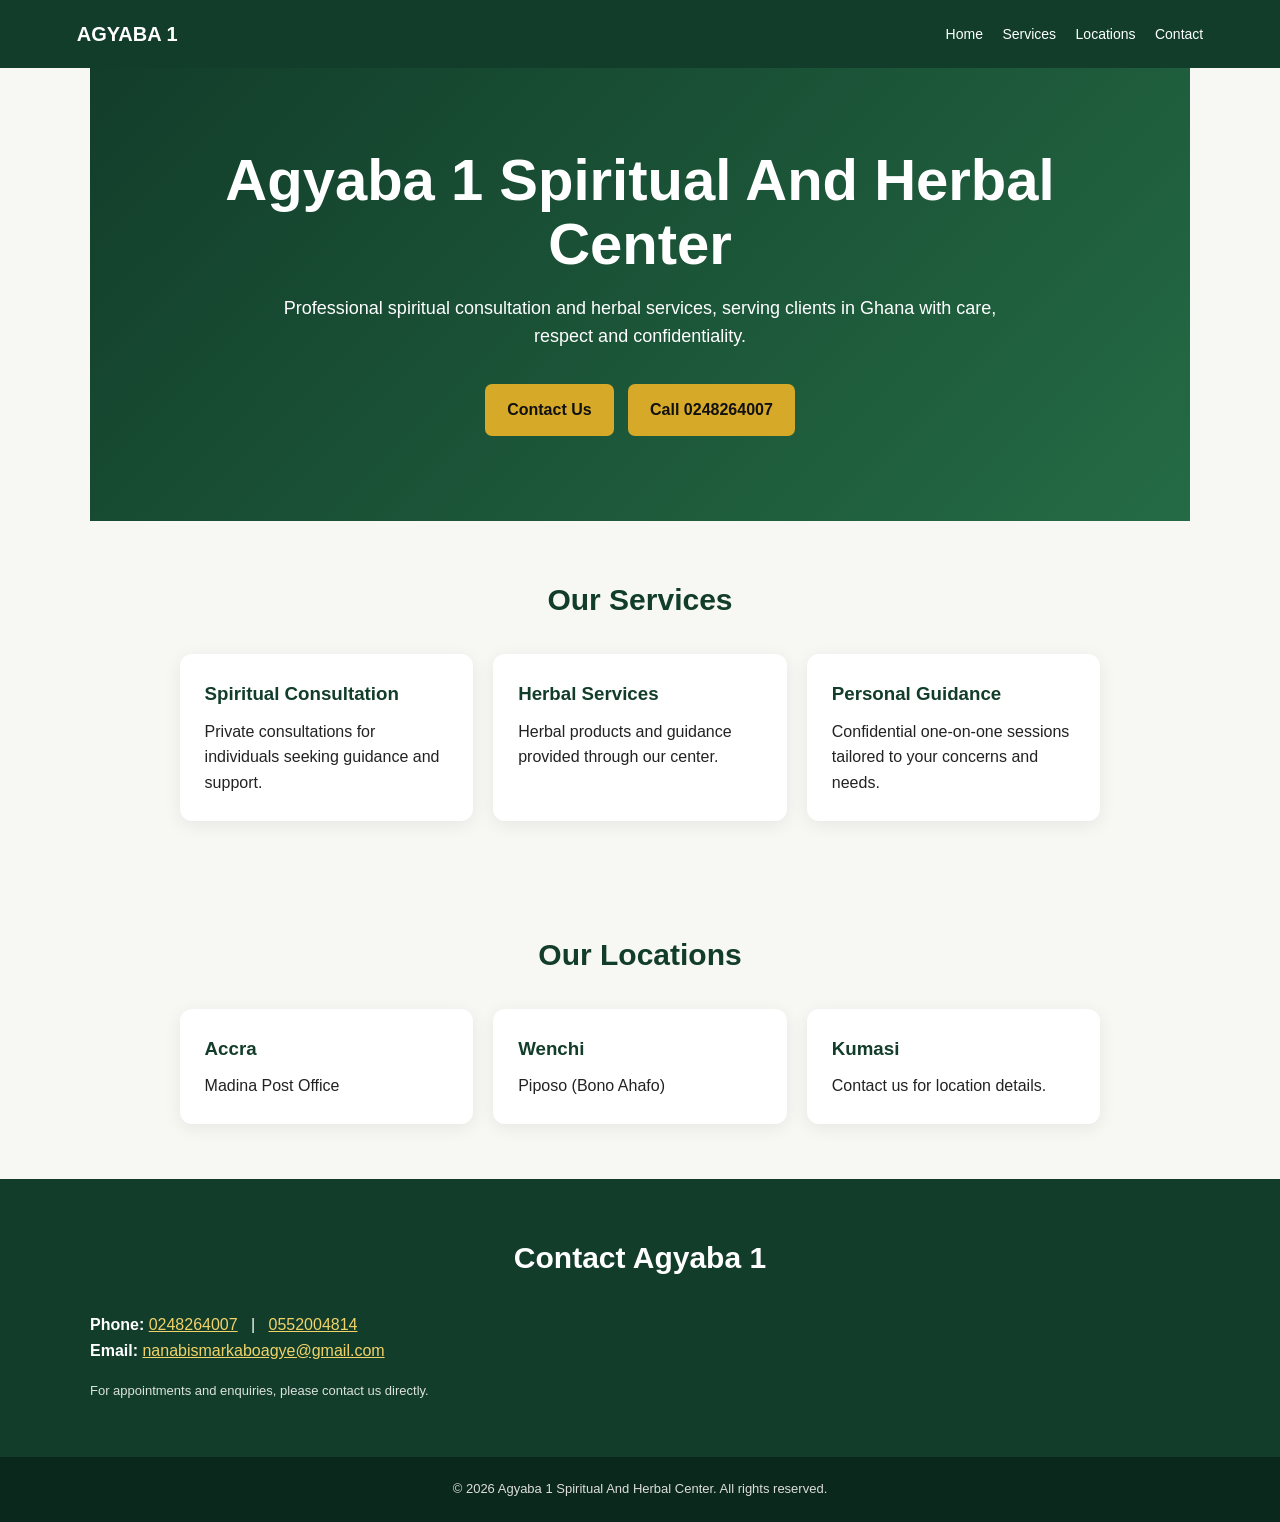
==== index.html @ 3215c80e "Add files via upload" ====
<!DOCTYPE html>
<html lang="en">
<head>
  <meta charset="UTF-8">
  <meta name="viewport" content="width=device-width, initial-scale=1.0">
  <meta name="description" content="Agyaba 1 Spiritual And Herbal Center - Spiritual consultation and herbal services in Ghana.">
  <title>Agyaba 1 Spiritual And Herbal Center</title>
  <style>
    *{box-sizing:border-box;margin:0;padding:0}
    body{font-family:Arial,Helvetica,sans-serif;line-height:1.6;color:#222;background:#f7f7f4}
    header{background:#123d2a;color:#fff;padding:18px 6%;position:sticky;top:0;z-index:10}
    nav{display:flex;justify-content:space-between;align-items:center;gap:20px}
    .brand{font-size:20px;font-weight:800}
    nav a{color:#fff;text-decoration:none;margin-left:15px;font-size:14px}
    .hero{background:linear-gradient(135deg,#123d2a,#246b45);color:#fff;text-align:center;padding:80px 7%}
    .hero h1{font-size:clamp(34px,8vw,58px);line-height:1.1;margin-bottom:18px}
    .hero p{max-width:720px;margin:0 auto 28px;font-size:18px}
    .btn{display:inline-block;background:#d6a928;color:#111;text-decoration:none;padding:13px 22px;border-radius:7px;font-weight:700;margin:5px}
    section{padding:55px 7%;max-width:1100px;margin:auto}
    .title{text-align:center;color:#123d2a;margin-bottom:30px;font-size:30px}
    .cards{display:grid;grid-template-columns:repeat(auto-fit,minmax(220px,1fr));gap:20px}
    .card{background:#fff;padding:25px;border-radius:12px;box-shadow:0 4px 18px rgba(0,0,0,.07)}
    .card h3{color:#123d2a;margin-bottom:10px}
    .contact{background:#123d2a;color:#fff;max-width:none}
    .contact-inner{max-width:1100px;margin:auto}
    .contact a{color:#f1d36a}
    footer{background:#0b281c;color:#ddd;text-align:center;padding:22px 6%;font-size:13px}
    .note{font-size:13px;opacity:.85;margin-top:18px}
    @media(max-width:650px){nav{flex-direction:column;align-items:flex-start}nav a{margin:0 10px 0 0}.hero{padding:60px 6%}}
  </style>
</head>
<body>
  <header>
    <nav>
      <div class="brand">AGYABA 1</div>
      <div>
        <a href="#home">Home</a>
        <a href="#services">Services</a>
        <a href="#locations">Locations</a>
        <a href="#contact">Contact</a>
      </div>
    </nav>
  </header>

  <main>
    <section class="hero" id="home">
      <h1>Agyaba 1 Spiritual And Herbal Center</h1>
      <p>Professional spiritual consultation and herbal services, serving clients in Ghana with care, respect and confidentiality.</p>
      <a class="btn" href="#contact">Contact Us</a>
      <a class="btn" href="tel:0248264007">Call 0248264007</a>
    </section>

    <section id="services">
      <h2 class="title">Our Services</h2>
      <div class="cards">
        <div class="card">
          <h3>Spiritual Consultation</h3>
          <p>Private consultations for individuals seeking guidance and support.</p>
        </div>
        <div class="card">
          <h3>Herbal Services</h3>
          <p>Herbal products and guidance provided through our center.</p>
        </div>
        <div class="card">
          <h3>Personal Guidance</h3>
          <p>Confidential one-on-one sessions tailored to your concerns and needs.</p>
        </div>
      </div>
    </section>

    <section id="locations">
      <h2 class="title">Our Locations</h2>
      <div class="cards">
        <div class="card"><h3>Accra</h3><p>Madina Post Office</p></div>
        <div class="card"><h3>Wenchi</h3><p>Piposo (Bono Ahafo)</p></div>
        <div class="card"><h3>Kumasi</h3><p>Contact us for location details.</p></div>
      </div>
    </section>

    <section class="contact" id="contact">
      <div class="contact-inner">
        <h2 class="title" style="color:#fff">Contact Agyaba 1</h2>
        <p><strong>Phone:</strong> <a href="tel:0248264007">0248264007</a> &nbsp; | &nbsp; <a href="tel:0552004814">0552004814</a></p>
        <p><strong>Email:</strong> <a href="mailto:nanabismarkaboagye@gmail.com">nanabismarkaboagye@gmail.com</a></p>
        <p class="note">For appointments and enquiries, please contact us directly.</p>
      </div>
    </section>
  </main>

  <footer>
    © 2026 Agyaba 1 Spiritual And Herbal Center. All rights reserved.
  </footer>
</body>
</html>
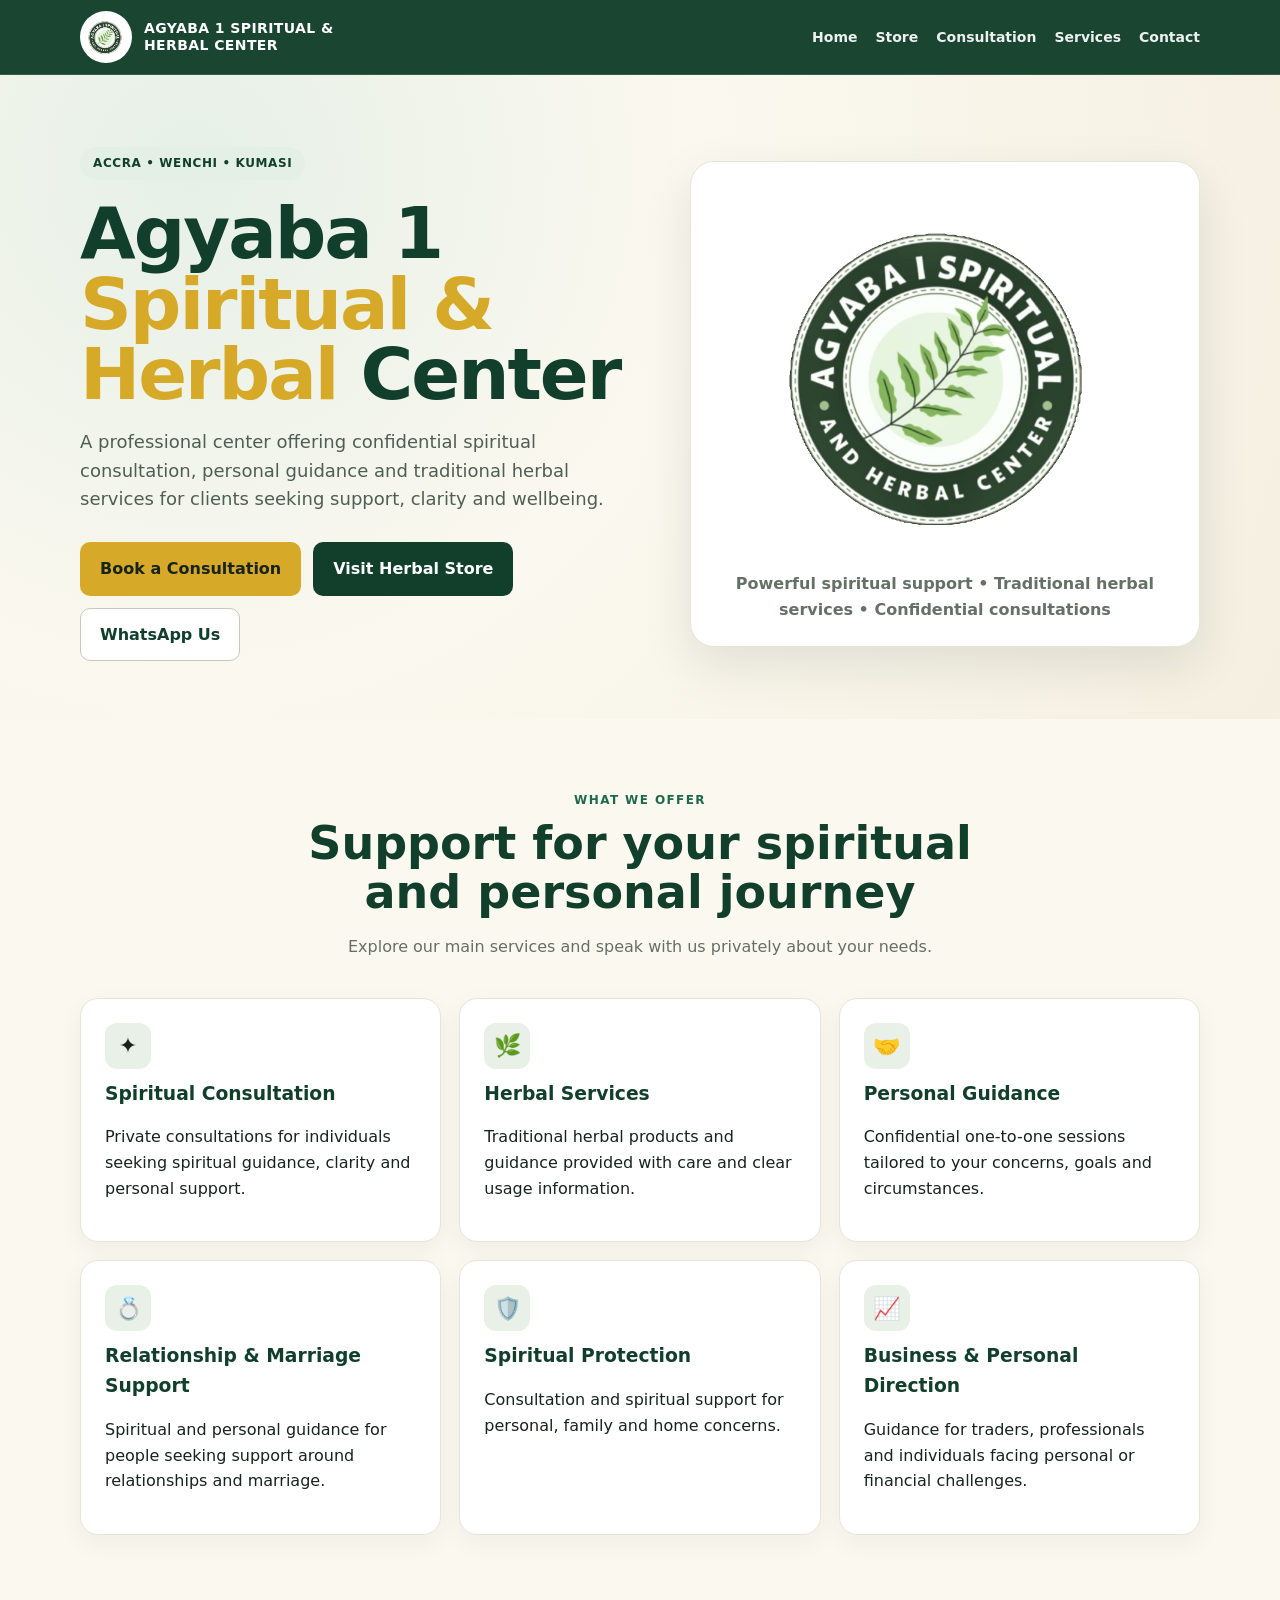
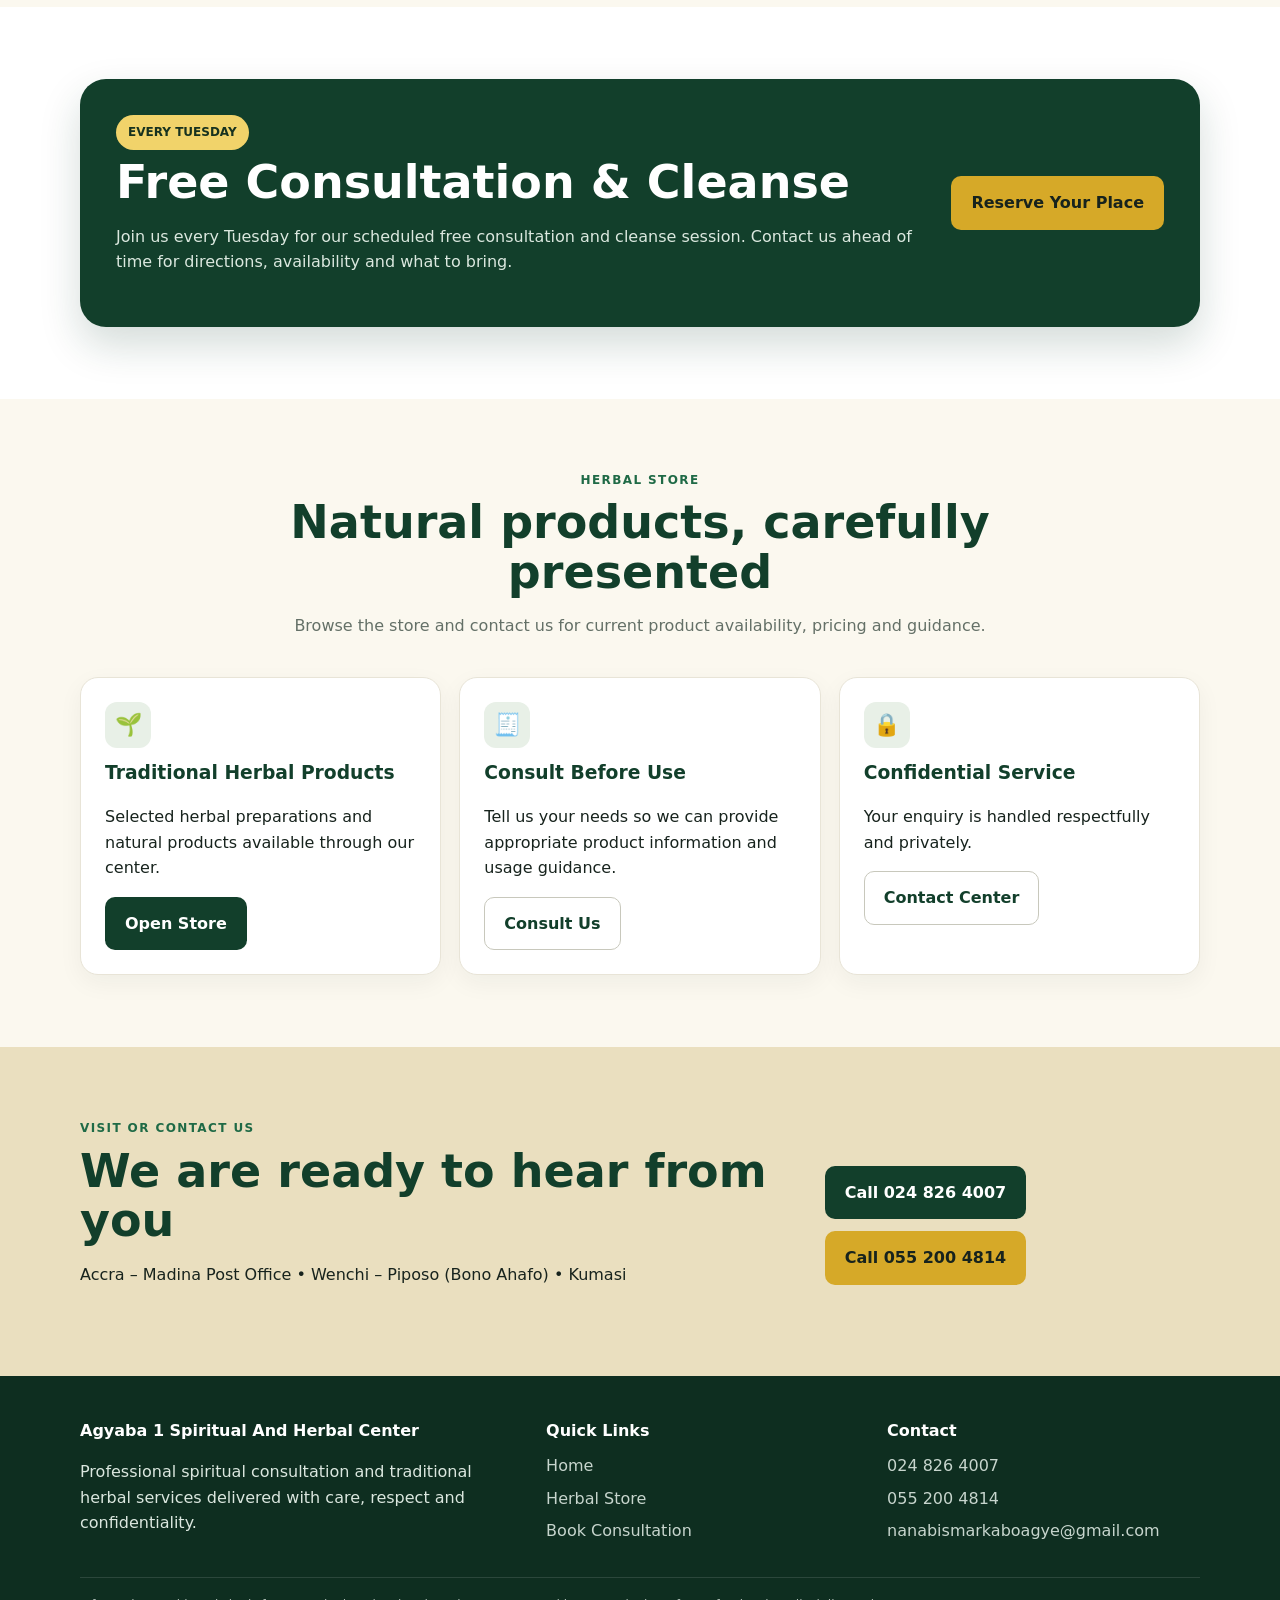
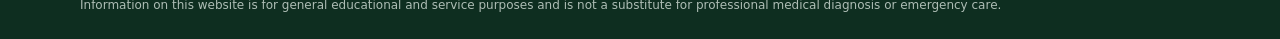
==== commit 632fad7c: "Add files via upload" ====
--- a/index.html
+++ b/index.html
@@ -1,94 +1,88 @@
-<!DOCTYPE html>
-<html lang="en">
-<head>
-  <meta charset="UTF-8">
-  <meta name="viewport" content="width=device-width, initial-scale=1.0">
-  <meta name="description" content="Agyaba 1 Spiritual And Herbal Center - Spiritual consultation and herbal services in Ghana.">
-  <title>Agyaba 1 Spiritual And Herbal Center</title>
-  <style>
-    *{box-sizing:border-box;margin:0;padding:0}
-    body{font-family:Arial,Helvetica,sans-serif;line-height:1.6;color:#222;background:#f7f7f4}
-    header{background:#123d2a;color:#fff;padding:18px 6%;position:sticky;top:0;z-index:10}
-    nav{display:flex;justify-content:space-between;align-items:center;gap:20px}
-    .brand{font-size:20px;font-weight:800}
-    nav a{color:#fff;text-decoration:none;margin-left:15px;font-size:14px}
-    .hero{background:linear-gradient(135deg,#123d2a,#246b45);color:#fff;text-align:center;padding:80px 7%}
-    .hero h1{font-size:clamp(34px,8vw,58px);line-height:1.1;margin-bottom:18px}
-    .hero p{max-width:720px;margin:0 auto 28px;font-size:18px}
-    .btn{display:inline-block;background:#d6a928;color:#111;text-decoration:none;padding:13px 22px;border-radius:7px;font-weight:700;margin:5px}
-    section{padding:55px 7%;max-width:1100px;margin:auto}
-    .title{text-align:center;color:#123d2a;margin-bottom:30px;font-size:30px}
-    .cards{display:grid;grid-template-columns:repeat(auto-fit,minmax(220px,1fr));gap:20px}
-    .card{background:#fff;padding:25px;border-radius:12px;box-shadow:0 4px 18px rgba(0,0,0,.07)}
-    .card h3{color:#123d2a;margin-bottom:10px}
-    .contact{background:#123d2a;color:#fff;max-width:none}
-    .contact-inner{max-width:1100px;margin:auto}
-    .contact a{color:#f1d36a}
-    footer{background:#0b281c;color:#ddd;text-align:center;padding:22px 6%;font-size:13px}
-    .note{font-size:13px;opacity:.85;margin-top:18px}
-    @media(max-width:650px){nav{flex-direction:column;align-items:flex-start}nav a{margin:0 10px 0 0}.hero{padding:60px 6%}}
-  </style>
-</head>
-<body>
-  <header>
-    <nav>
-      <div class="brand">AGYABA 1</div>
-      <div>
-        <a href="#home">Home</a>
-        <a href="#services">Services</a>
-        <a href="#locations">Locations</a>
-        <a href="#contact">Contact</a>
-      </div>
-    </nav>
-  </header>
+<!doctype html><html lang="en"><head><meta charset="utf-8"><meta name="viewport" content="width=device-width,initial-scale=1"><meta name="description" content="Agyaba 1 Spiritual And Herbal Center — spiritual consultation, traditional herbal services, store and Tuesday free consultation and cleanse."><title>Agyaba 1 Spiritual And Herbal Center | Home</title><style>
+:root{
+  --green:#123f2b; --green2:#1f6a46; --cream:#fbf8ef; --gold:#d6a928;
+  --ink:#17231d; --muted:#647067; --white:#fff; --line:#e8e4d7;
+}
+*{box-sizing:border-box} html{scroll-behavior:smooth}
+body{margin:0;font-family:Inter,system-ui,-apple-system,Segoe UI,Roboto,Arial,sans-serif;color:var(--ink);background:var(--cream);line-height:1.6}
+a{text-decoration:none;color:inherit}.container{width:min(1120px,92%);margin:auto}
+header{position:sticky;top:0;z-index:50;background:rgba(18,63,43,.97);color:#fff;border-bottom:1px solid rgba(255,255,255,.12)}
+.nav{min-height:74px;display:flex;align-items:center;justify-content:space-between;gap:18px}
+.brand{display:flex;align-items:center;gap:12px;font-weight:800;letter-spacing:.4px}
+.brand img{width:52px;height:52px;object-fit:contain;border-radius:50%;background:#fff}
+.brand span{max-width:240px;font-size:14px;line-height:1.2}
+nav{display:flex;gap:18px;align-items:center}nav a{font-size:14px;font-weight:700;opacity:.92}nav a:hover{color:#f4d56b}
+.menu{display:none;background:none;border:1px solid rgba(255,255,255,.3);color:#fff;padding:8px 10px;border-radius:9px}
+.hero{padding:72px 0 58px;background:radial-gradient(circle at 15% 15%,#e6f0e7 0,#fbf8ef 42%,#f4efe0 100%)}
+.hero-grid{display:grid;grid-template-columns:1.05fr .95fr;gap:46px;align-items:center}
+.badge{display:inline-block;background:#e4f0e6;color:var(--green);padding:7px 13px;border-radius:999px;font-size:12px;font-weight:800;letter-spacing:.6px}
+h1{font-size:clamp(42px,6vw,72px);line-height:.98;margin:18px 0 18px;color:var(--green);letter-spacing:-2px}
+.hero h1 span{color:var(--gold)}.lead{font-size:18px;color:#4f5e54;max-width:650px}
+.actions{display:flex;flex-wrap:wrap;gap:12px;margin-top:28px}.btn{display:inline-flex;align-items:center;justify-content:center;padding:13px 19px;border-radius:10px;font-weight:800;border:1px solid transparent}
+.btn-primary{background:var(--gold);color:#17231d}.btn-dark{background:var(--green);color:#fff}.btn-outline{border-color:#c8c8bc;color:var(--green);background:#fff}
+.hero-card{background:#fff;border:1px solid var(--line);border-radius:24px;padding:24px;box-shadow:0 18px 50px rgba(22,44,33,.10)}
+.hero-card img{width:100%;max-height:390px;object-fit:contain;display:block}
+.section{padding:72px 0}.section.alt{background:#fff}.section-head{text-align:center;max-width:720px;margin:0 auto 38px}.eyebrow{color:var(--green2);font-size:12px;font-weight:900;letter-spacing:1.4px;text-transform:uppercase}
+h2{font-size:clamp(30px,4vw,46px);line-height:1.08;margin:8px 0 12px;color:var(--green)}.section-head p{color:var(--muted)}
+.grid{display:grid;grid-template-columns:repeat(3,1fr);gap:18px}
+.card{background:#fff;border:1px solid var(--line);border-radius:18px;padding:24px;box-shadow:0 8px 25px rgba(22,44,33,.05)}
+.card h3{margin:10px 0 7px;color:var(--green)}.icon{width:46px;height:46px;border-radius:12px;background:#e8f0e7;display:grid;place-items:center;font-size:22px}
+.tuesday{background:var(--green);color:#fff;border-radius:26px;padding:36px;display:grid;grid-template-columns:1fr auto;gap:24px;align-items:center;box-shadow:0 18px 40px rgba(18,63,43,.18)}
+.tuesday h2{color:#fff}.tuesday p{color:#dbe8df}.pill{display:inline-block;background:#f1d36a;color:#17321f;padding:8px 12px;border-radius:999px;font-weight:900;font-size:12px}
+.list{padding-left:20px}.list li{margin:8px 0}
+.info{display:grid;grid-template-columns:repeat(3,1fr);gap:18px}.info .card strong{display:block;color:var(--green);margin-bottom:4px}
+.cta{background:#eadfbf}.cta-box{display:flex;align-items:center;justify-content:space-between;gap:24px}
+footer{background:#0e2e20;color:#dbe7df;padding:42px 0 24px}.footer-grid{display:grid;grid-template-columns:1.4fr 1fr 1fr;gap:28px}.footer-title{color:#fff;font-weight:900;margin-bottom:10px}footer a{display:block;margin:7px 0;color:#c7d5cd}
+.disclaimer{font-size:12px;color:#aebdb5;border-top:1px solid rgba(255,255,255,.12);margin-top:25px;padding-top:18px}
+.page-hero{padding:54px 0;background:linear-gradient(135deg,#123f2b,#1f6a46);color:#fff}.page-hero h1{color:#fff;font-size:clamp(38px,5vw,58px)}.page-hero p{color:#dbe8df;max-width:720px}
+.products{display:grid;grid-template-columns:repeat(3,1fr);gap:20px}.product .price{font-size:22px;font-weight:900;color:var(--green);margin:12px 0}
+.form{max-width:760px;margin:auto;background:#fff;padding:28px;border-radius:20px;border:1px solid var(--line)}label{display:block;font-weight:800;color:var(--green);margin:14px 0 7px}input,select,textarea{width:100%;padding:13px;border:1px solid #d8d9d1;border-radius:10px;font:inherit;background:#fff}textarea{min-height:130px}
+.note{padding:16px;border-left:4px solid var(--gold);background:#fff8dc;border-radius:8px;margin:20px 0}
+@media(max-width:800px){nav{display:none}.menu{display:block}.nav.open nav{display:flex;position:absolute;left:0;right:0;top:74px;background:var(--green);padding:16px;flex-direction:column;align-items:flex-start}.hero-grid,.tuesday,.cta-box{grid-template-columns:1fr;display:grid}.grid,.products,.info,.footer-grid{grid-template-columns:1fr}.hero{padding-top:44px}.section{padding:54px 0}}
+</style></head><body>
+<header><div class="container nav" id="nav">
+<a class="brand" href="index.html"><img src="logo.png" alt="Agyaba 1 logo"><span>AGYABA 1 SPIRITUAL & HERBAL CENTER</span></a>
+<button class="menu" onclick="document.getElementById('nav').classList.toggle('open')">☰</button>
+<nav>
+<a href="index.html">Home</a><a href="store.html">Store</a><a href="consultation.html">Consultation</a><a href="index.html#services">Services</a><a href="index.html#contact">Contact</a>
+</nav></div></header>
 
-  <main>
-    <section class="hero" id="home">
-      <h1>Agyaba 1 Spiritual And Herbal Center</h1>
-      <p>Professional spiritual consultation and herbal services, serving clients in Ghana with care, respect and confidentiality.</p>
-      <a class="btn" href="#contact">Contact Us</a>
-      <a class="btn" href="tel:0248264007">Call 0248264007</a>
-    </section>
+<main>
+<section class="hero"><div class="container hero-grid">
+<div><span class="badge">ACCRA • WENCHI • KUMASI</span>
+<h1>Agyaba 1 <span>Spiritual & Herbal</span> Center</h1>
+<p class="lead">A professional center offering confidential spiritual consultation, personal guidance and traditional herbal services for clients seeking support, clarity and wellbeing.</p>
+<div class="actions"><a class="btn btn-primary" href="consultation.html">Book a Consultation</a><a class="btn btn-dark" href="store.html">Visit Herbal Store</a><a class="btn btn-outline" href="https://wa.me/233248264007?text=Hello%20Agyaba%201%2C%20I%20would%20like%20to%20make%20an%20enquiry." target="_blank">WhatsApp Us</a></div></div>
+<div class="hero-card"><img src="logo.png" alt="Agyaba 1 Spiritual And Herbal Center logo"><p style="text-align:center;margin:10px 0 0;color:#657168;font-weight:700">Powerful spiritual support • Traditional herbal services • Confidential consultations</p></div>
+</div></section>
 
-    <section id="services">
-      <h2 class="title">Our Services</h2>
-      <div class="cards">
-        <div class="card">
-          <h3>Spiritual Consultation</h3>
-          <p>Private consultations for individuals seeking guidance and support.</p>
-        </div>
-        <div class="card">
-          <h3>Herbal Services</h3>
-          <p>Herbal products and guidance provided through our center.</p>
-        </div>
-        <div class="card">
-          <h3>Personal Guidance</h3>
-          <p>Confidential one-on-one sessions tailored to your concerns and needs.</p>
-        </div>
-      </div>
-    </section>
+<section class="section"><div class="container"><div class="section-head"><div class="eyebrow">What we offer</div><h2>Support for your spiritual and personal journey</h2><p>Explore our main services and speak with us privately about your needs.</p></div>
+<div class="grid" id="services">
+<div class="card"><div class="icon">✦</div><h3>Spiritual Consultation</h3><p>Private consultations for individuals seeking spiritual guidance, clarity and personal support.</p></div>
+<div class="card"><div class="icon">🌿</div><h3>Herbal Services</h3><p>Traditional herbal products and guidance provided with care and clear usage information.</p></div>
+<div class="card"><div class="icon">🤝</div><h3>Personal Guidance</h3><p>Confidential one-to-one sessions tailored to your concerns, goals and circumstances.</p></div>
+<div class="card"><div class="icon">💍</div><h3>Relationship & Marriage Support</h3><p>Spiritual and personal guidance for people seeking support around relationships and marriage.</p></div>
+<div class="card"><div class="icon">🛡️</div><h3>Spiritual Protection</h3><p>Consultation and spiritual support for personal, family and home concerns.</p></div>
+<div class="card"><div class="icon">📈</div><h3>Business & Personal Direction</h3><p>Guidance for traders, professionals and individuals facing personal or financial challenges.</p></div>
+</div></div></section>
 
-    <section id="locations">
-      <h2 class="title">Our Locations</h2>
-      <div class="cards">
-        <div class="card"><h3>Accra</h3><p>Madina Post Office</p></div>
-        <div class="card"><h3>Wenchi</h3><p>Piposo (Bono Ahafo)</p></div>
-        <div class="card"><h3>Kumasi</h3><p>Contact us for location details.</p></div>
-      </div>
-    </section>
+<section class="section alt"><div class="container"><div class="tuesday">
+<div><span class="pill">EVERY TUESDAY</span><h2>Free Consultation & Cleanse</h2><p>Join us every Tuesday for our scheduled free consultation and cleanse session. Contact us ahead of time for directions, availability and what to bring.</p></div>
+<a class="btn btn-primary" href="consultation.html">Reserve Your Place</a>
+</div></div></section>
 
-    <section class="contact" id="contact">
-      <div class="contact-inner">
-        <h2 class="title" style="color:#fff">Contact Agyaba 1</h2>
-        <p><strong>Phone:</strong> <a href="tel:0248264007">0248264007</a> &nbsp; | &nbsp; <a href="tel:0552004814">0552004814</a></p>
-        <p><strong>Email:</strong> <a href="mailto:nanabismarkaboagye@gmail.com">nanabismarkaboagye@gmail.com</a></p>
-        <p class="note">For appointments and enquiries, please contact us directly.</p>
-      </div>
-    </section>
-  </main>
+<section class="section"><div class="container"><div class="section-head"><div class="eyebrow">Herbal store</div><h2>Natural products, carefully presented</h2><p>Browse the store and contact us for current product availability, pricing and guidance.</p></div>
+<div class="grid"><div class="card"><div class="icon">🌱</div><h3>Traditional Herbal Products</h3><p>Selected herbal preparations and natural products available through our center.</p><a class="btn btn-dark" href="store.html">Open Store</a></div>
+<div class="card"><div class="icon">🧾</div><h3>Consult Before Use</h3><p>Tell us your needs so we can provide appropriate product information and usage guidance.</p><a class="btn btn-outline" href="consultation.html">Consult Us</a></div>
+<div class="card"><div class="icon">🔒</div><h3>Confidential Service</h3><p>Your enquiry is handled respectfully and privately.</p><a class="btn btn-outline" href="#contact">Contact Center</a></div></div></div></section>
 
-  <footer>
-    © 2026 Agyaba 1 Spiritual And Herbal Center. All rights reserved.
-  </footer>
-</body>
-</html>
+<section class="section cta" id="contact"><div class="container cta-box"><div><div class="eyebrow">Visit or contact us</div><h2>We are ready to hear from you</h2><p>Accra – Madina Post Office • Wenchi – Piposo (Bono Ahafo) • Kumasi</p></div><div class="actions"><a class="btn btn-dark" href="tel:0248264007">Call 024 826 4007</a><a class="btn btn-primary" href="tel:0552004814">Call 055 200 4814</a></div></div></section>
+</main>
+
+<footer><div class="container footer-grid">
+<div><div class="footer-title">Agyaba 1 Spiritual And Herbal Center</div><p>Professional spiritual consultation and traditional herbal services delivered with care, respect and confidentiality.</p></div>
+<div><div class="footer-title">Quick Links</div><a href="index.html">Home</a><a href="store.html">Herbal Store</a><a href="consultation.html">Book Consultation</a></div>
+<div><div class="footer-title">Contact</div><a href="tel:0248264007">024 826 4007</a><a href="tel:0552004814">055 200 4814</a><a href="mailto:nanabismarkaboagye@gmail.com">nanabismarkaboagye@gmail.com</a></div>
+</div><div class="container disclaimer">Information on this website is for general educational and service purposes and is not a substitute for professional medical diagnosis or emergency care.</div></footer>
+<script>document.querySelectorAll('nav a').forEach(a=>a.addEventListener('click',()=>document.getElementById('nav').classList.remove('open')))</script>
+</body></html>
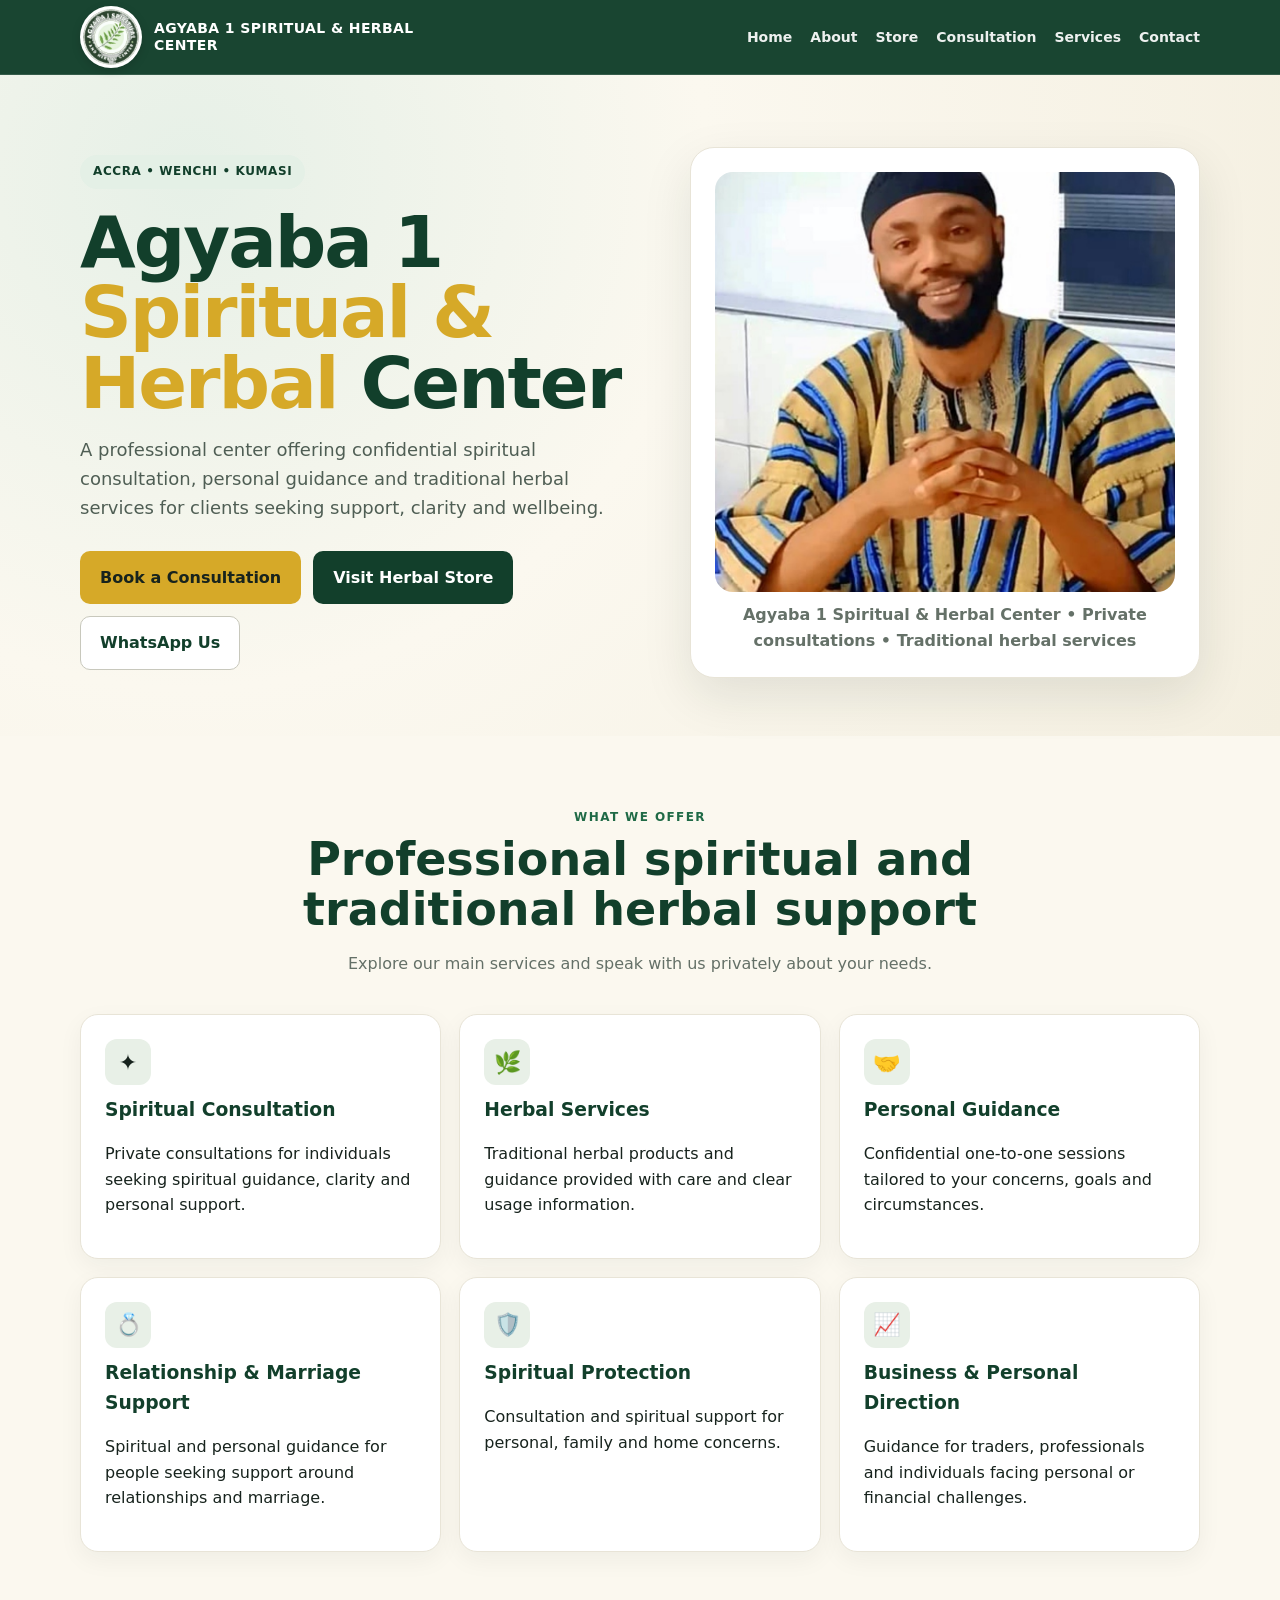
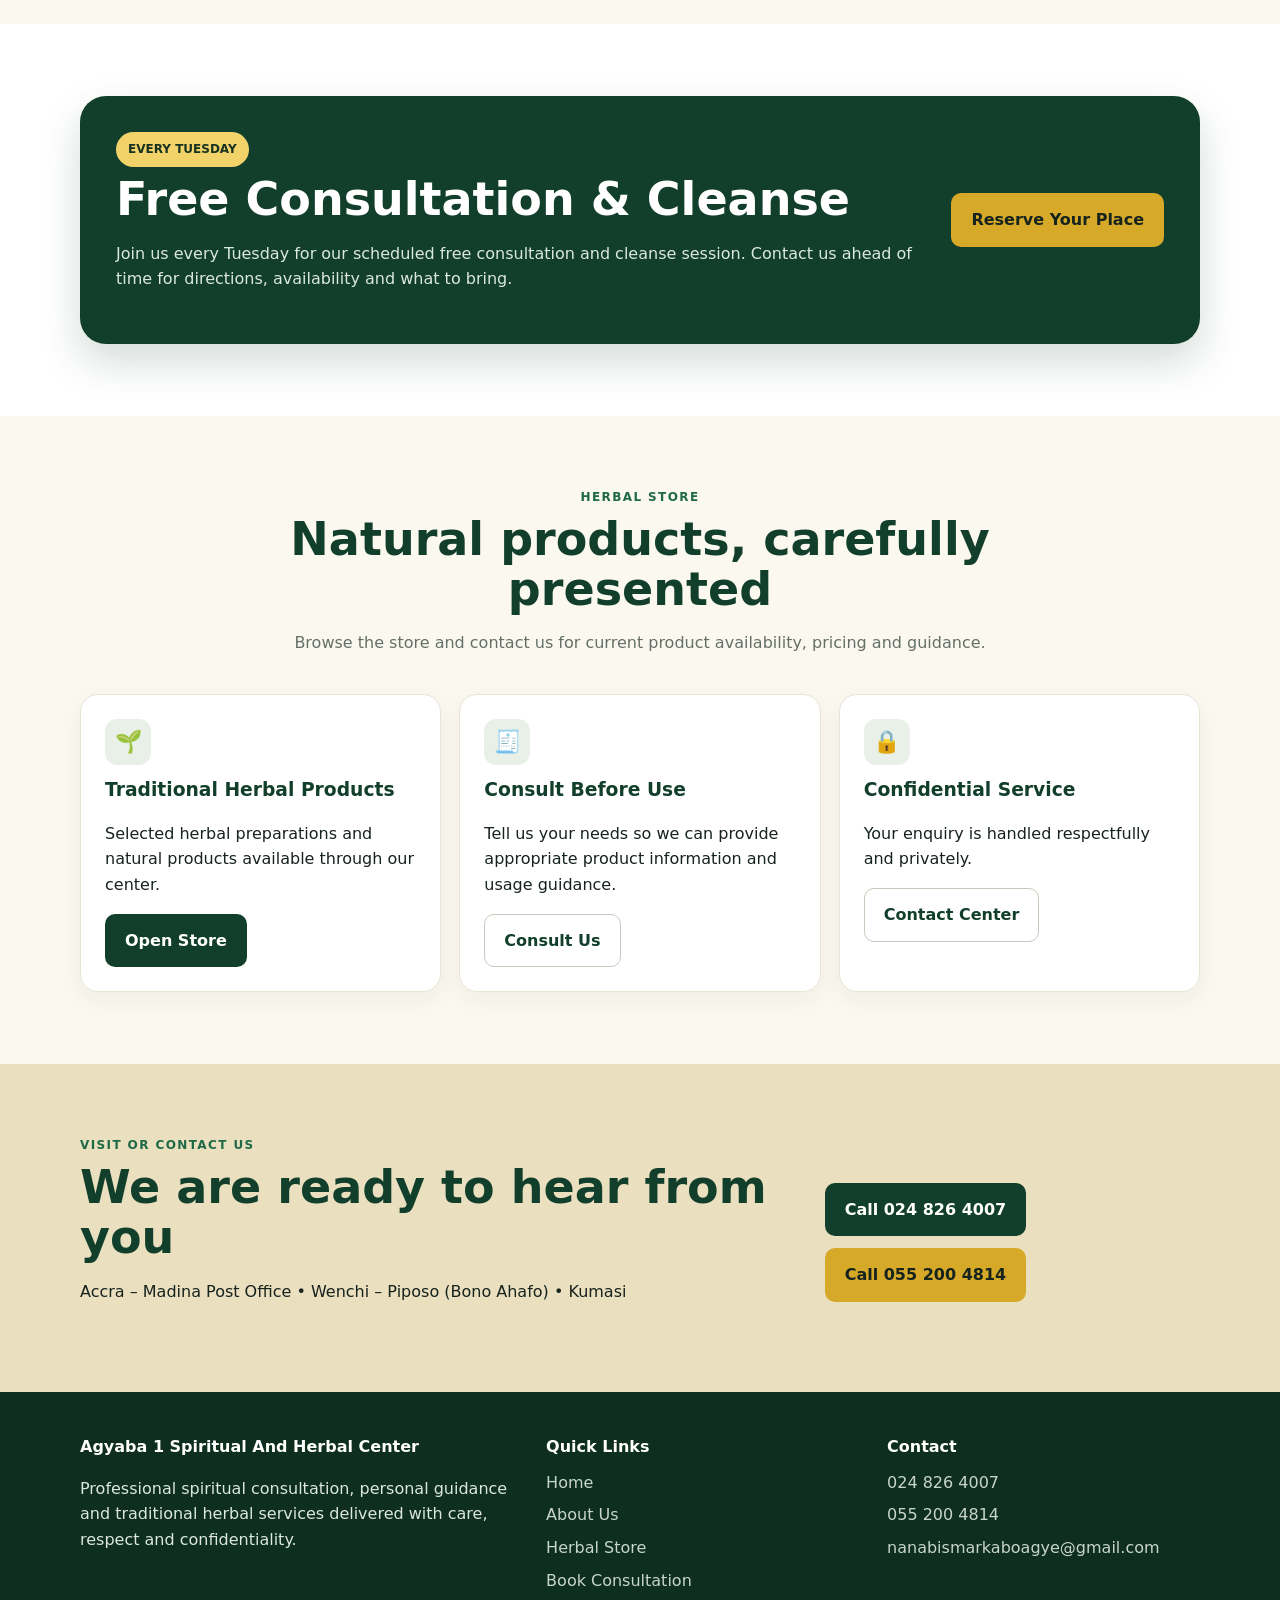
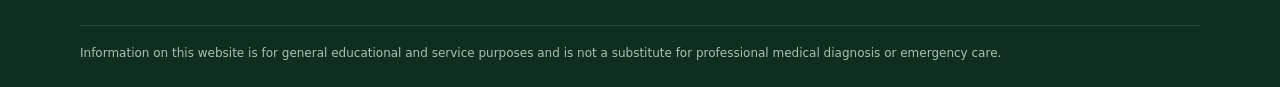
==== commit e9cc89ea: "Add files via upload" ====
--- a/index.html
+++ b/index.html
@@ -9,8 +9,8 @@
 header{position:sticky;top:0;z-index:50;background:rgba(18,63,43,.97);color:#fff;border-bottom:1px solid rgba(255,255,255,.12)}
 .nav{min-height:74px;display:flex;align-items:center;justify-content:space-between;gap:18px}
 .brand{display:flex;align-items:center;gap:12px;font-weight:800;letter-spacing:.4px}
-.brand img{width:52px;height:52px;object-fit:contain;border-radius:50%;background:#fff}
-.brand span{max-width:240px;font-size:14px;line-height:1.2}
+.brand img{width:62px;height:62px;object-fit:cover;border-radius:50%;background:#fff;padding:3px;flex:0 0 62px;box-shadow:0 3px 10px rgba(0,0,0,.16)}
+.brand span{max-width:280px;font-size:14px;line-height:1.2}
 nav{display:flex;gap:18px;align-items:center}nav a{font-size:14px;font-weight:700;opacity:.92}nav a:hover{color:#f4d56b}
 .menu{display:none;background:none;border:1px solid rgba(255,255,255,.3);color:#fff;padding:8px 10px;border-radius:9px}
 .hero{padding:72px 0 58px;background:radial-gradient(circle at 15% 15%,#e6f0e7 0,#fbf8ef 42%,#f4efe0 100%)}
@@ -21,7 +21,7 @@
 .actions{display:flex;flex-wrap:wrap;gap:12px;margin-top:28px}.btn{display:inline-flex;align-items:center;justify-content:center;padding:13px 19px;border-radius:10px;font-weight:800;border:1px solid transparent}
 .btn-primary{background:var(--gold);color:#17231d}.btn-dark{background:var(--green);color:#fff}.btn-outline{border-color:#c8c8bc;color:var(--green);background:#fff}
 .hero-card{background:#fff;border:1px solid var(--line);border-radius:24px;padding:24px;box-shadow:0 18px 50px rgba(22,44,33,.10)}
-.hero-card img{width:100%;max-height:390px;object-fit:contain;display:block}
+.hero-card img{width:100%;height:420px;object-fit:cover;display:block;border-radius:18px}
 .section{padding:72px 0}.section.alt{background:#fff}.section-head{text-align:center;max-width:720px;margin:0 auto 38px}.eyebrow{color:var(--green2);font-size:12px;font-weight:900;letter-spacing:1.4px;text-transform:uppercase}
 h2{font-size:clamp(30px,4vw,46px);line-height:1.08;margin:8px 0 12px;color:var(--green)}.section-head p{color:var(--muted)}
 .grid{display:grid;grid-template-columns:repeat(3,1fr);gap:18px}
@@ -38,13 +38,13 @@
 .products{display:grid;grid-template-columns:repeat(3,1fr);gap:20px}.product .price{font-size:22px;font-weight:900;color:var(--green);margin:12px 0}
 .form{max-width:760px;margin:auto;background:#fff;padding:28px;border-radius:20px;border:1px solid var(--line)}label{display:block;font-weight:800;color:var(--green);margin:14px 0 7px}input,select,textarea{width:100%;padding:13px;border:1px solid #d8d9d1;border-radius:10px;font:inherit;background:#fff}textarea{min-height:130px}
 .note{padding:16px;border-left:4px solid var(--gold);background:#fff8dc;border-radius:8px;margin:20px 0}
-@media(max-width:800px){nav{display:none}.menu{display:block}.nav.open nav{display:flex;position:absolute;left:0;right:0;top:74px;background:var(--green);padding:16px;flex-direction:column;align-items:flex-start}.hero-grid,.tuesday,.cta-box{grid-template-columns:1fr;display:grid}.grid,.products,.info,.footer-grid{grid-template-columns:1fr}.hero{padding-top:44px}.section{padding:54px 0}}
+@media(max-width:800px){.brand img{width:58px;height:58px;flex-basis:58px}.brand span{max-width:210px;font-size:13px}nav{display:none}.menu{display:block}.nav.open nav{display:flex;position:absolute;left:0;right:0;top:74px;background:var(--green);padding:16px;flex-direction:column;align-items:flex-start}.hero-grid,.tuesday,.cta-box{grid-template-columns:1fr;display:grid}.grid,.products,.info,.footer-grid{grid-template-columns:1fr}.hero{padding-top:44px}.section{padding:54px 0}}
 </style></head><body>
 <header><div class="container nav" id="nav">
 <a class="brand" href="index.html"><img src="logo.png" alt="Agyaba 1 logo"><span>AGYABA 1 SPIRITUAL & HERBAL CENTER</span></a>
 <button class="menu" onclick="document.getElementById('nav').classList.toggle('open')">☰</button>
 <nav>
-<a href="index.html">Home</a><a href="store.html">Store</a><a href="consultation.html">Consultation</a><a href="index.html#services">Services</a><a href="index.html#contact">Contact</a>
+<a href="index.html">Home</a><a href="about.html">About</a><a href="store.html">Store</a><a href="consultation.html">Consultation</a><a href="index.html#services">Services</a><a href="index.html#contact">Contact</a>
 </nav></div></header>
 
 <main>
@@ -53,10 +53,10 @@
 <h1>Agyaba 1 <span>Spiritual & Herbal</span> Center</h1>
 <p class="lead">A professional center offering confidential spiritual consultation, personal guidance and traditional herbal services for clients seeking support, clarity and wellbeing.</p>
 <div class="actions"><a class="btn btn-primary" href="consultation.html">Book a Consultation</a><a class="btn btn-dark" href="store.html">Visit Herbal Store</a><a class="btn btn-outline" href="https://wa.me/233248264007?text=Hello%20Agyaba%201%2C%20I%20would%20like%20to%20make%20an%20enquiry." target="_blank">WhatsApp Us</a></div></div>
-<div class="hero-card"><img src="logo.png" alt="Agyaba 1 Spiritual And Herbal Center logo"><p style="text-align:center;margin:10px 0 0;color:#657168;font-weight:700">Powerful spiritual support • Traditional herbal services • Confidential consultations</p></div>
+<div class="hero-card"><img src="agyaba1-founder.jpg" alt="Agyaba 1 Spiritual And Herbal Center"><p style="text-align:center;margin:10px 0 0;color:#657168;font-weight:700">Agyaba 1 Spiritual & Herbal Center • Private consultations • Traditional herbal services</p></div>
 </div></section>
 
-<section class="section"><div class="container"><div class="section-head"><div class="eyebrow">What we offer</div><h2>Support for your spiritual and personal journey</h2><p>Explore our main services and speak with us privately about your needs.</p></div>
+<section class="section"><div class="container"><div class="section-head"><div class="eyebrow">What we offer</div><h2>Professional spiritual and traditional herbal support</h2><p>Explore our main services and speak with us privately about your needs.</p></div>
 <div class="grid" id="services">
 <div class="card"><div class="icon">✦</div><h3>Spiritual Consultation</h3><p>Private consultations for individuals seeking spiritual guidance, clarity and personal support.</p></div>
 <div class="card"><div class="icon">🌿</div><h3>Herbal Services</h3><p>Traditional herbal products and guidance provided with care and clear usage information.</p></div>
@@ -80,8 +80,8 @@
 </main>
 
 <footer><div class="container footer-grid">
-<div><div class="footer-title">Agyaba 1 Spiritual And Herbal Center</div><p>Professional spiritual consultation and traditional herbal services delivered with care, respect and confidentiality.</p></div>
-<div><div class="footer-title">Quick Links</div><a href="index.html">Home</a><a href="store.html">Herbal Store</a><a href="consultation.html">Book Consultation</a></div>
+<div><div class="footer-title">Agyaba 1 Spiritual And Herbal Center</div><p>Professional spiritual consultation, personal guidance and traditional herbal services delivered with care, respect and confidentiality.</p></div>
+<div><div class="footer-title">Quick Links</div><a href="index.html">Home</a><a href="about.html">About Us</a><a href="store.html">Herbal Store</a><a href="consultation.html">Book Consultation</a></div>
 <div><div class="footer-title">Contact</div><a href="tel:0248264007">024 826 4007</a><a href="tel:0552004814">055 200 4814</a><a href="mailto:nanabismarkaboagye@gmail.com">nanabismarkaboagye@gmail.com</a></div>
 </div><div class="container disclaimer">Information on this website is for general educational and service purposes and is not a substitute for professional medical diagnosis or emergency care.</div></footer>
 <script>document.querySelectorAll('nav a').forEach(a=>a.addEventListener('click',()=>document.getElementById('nav').classList.remove('open')))</script>
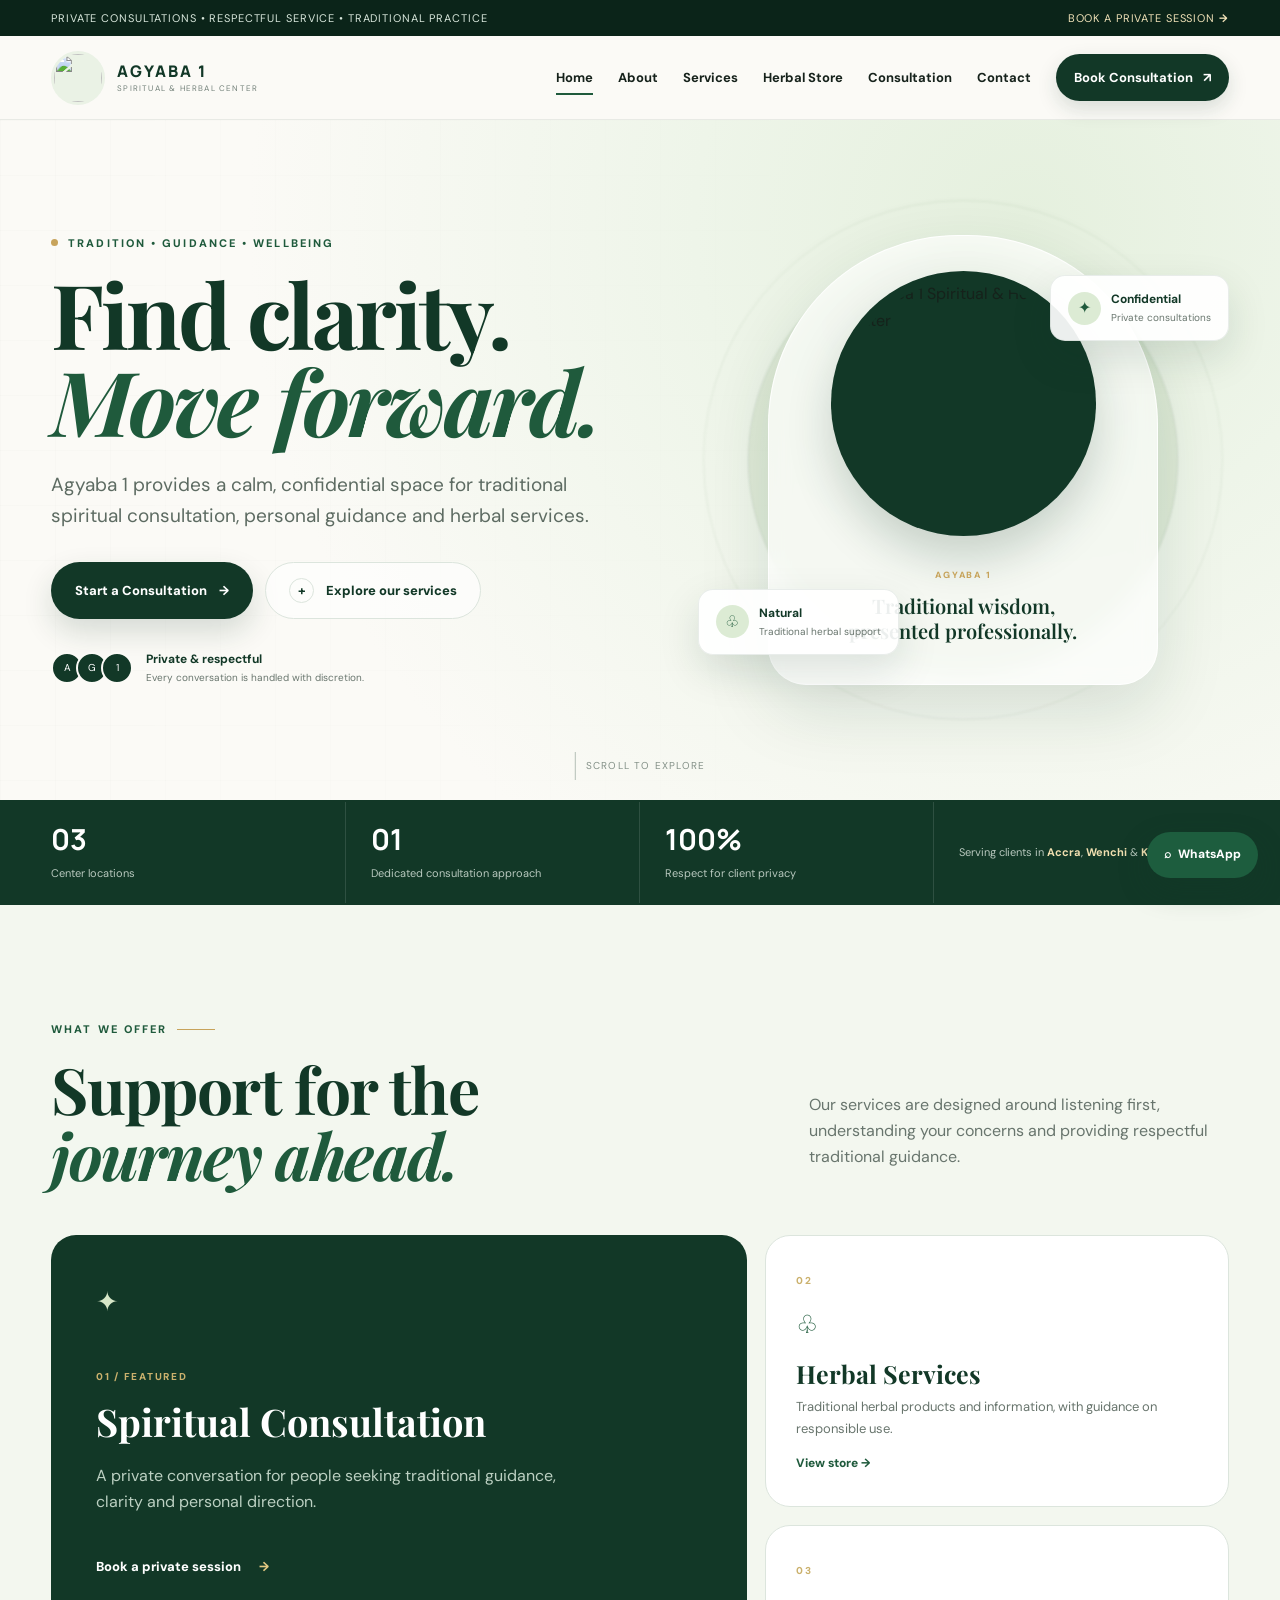
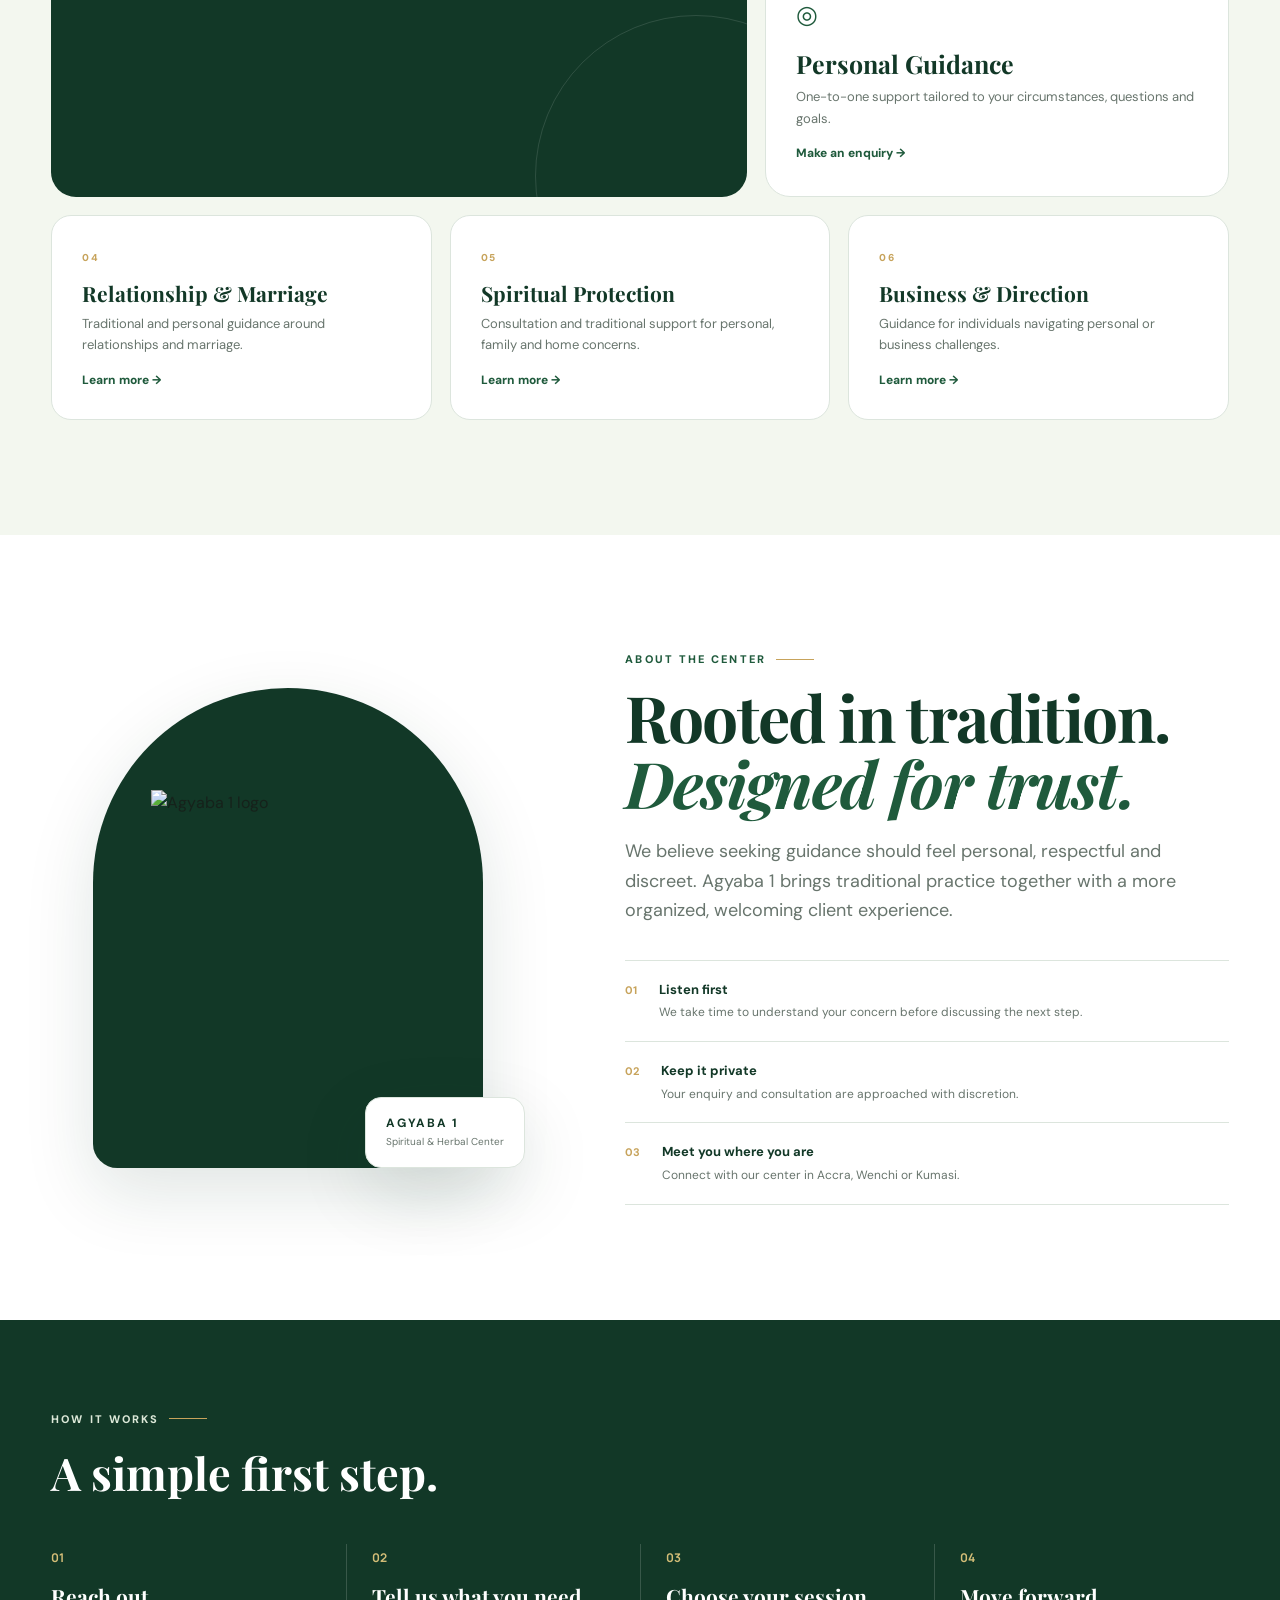
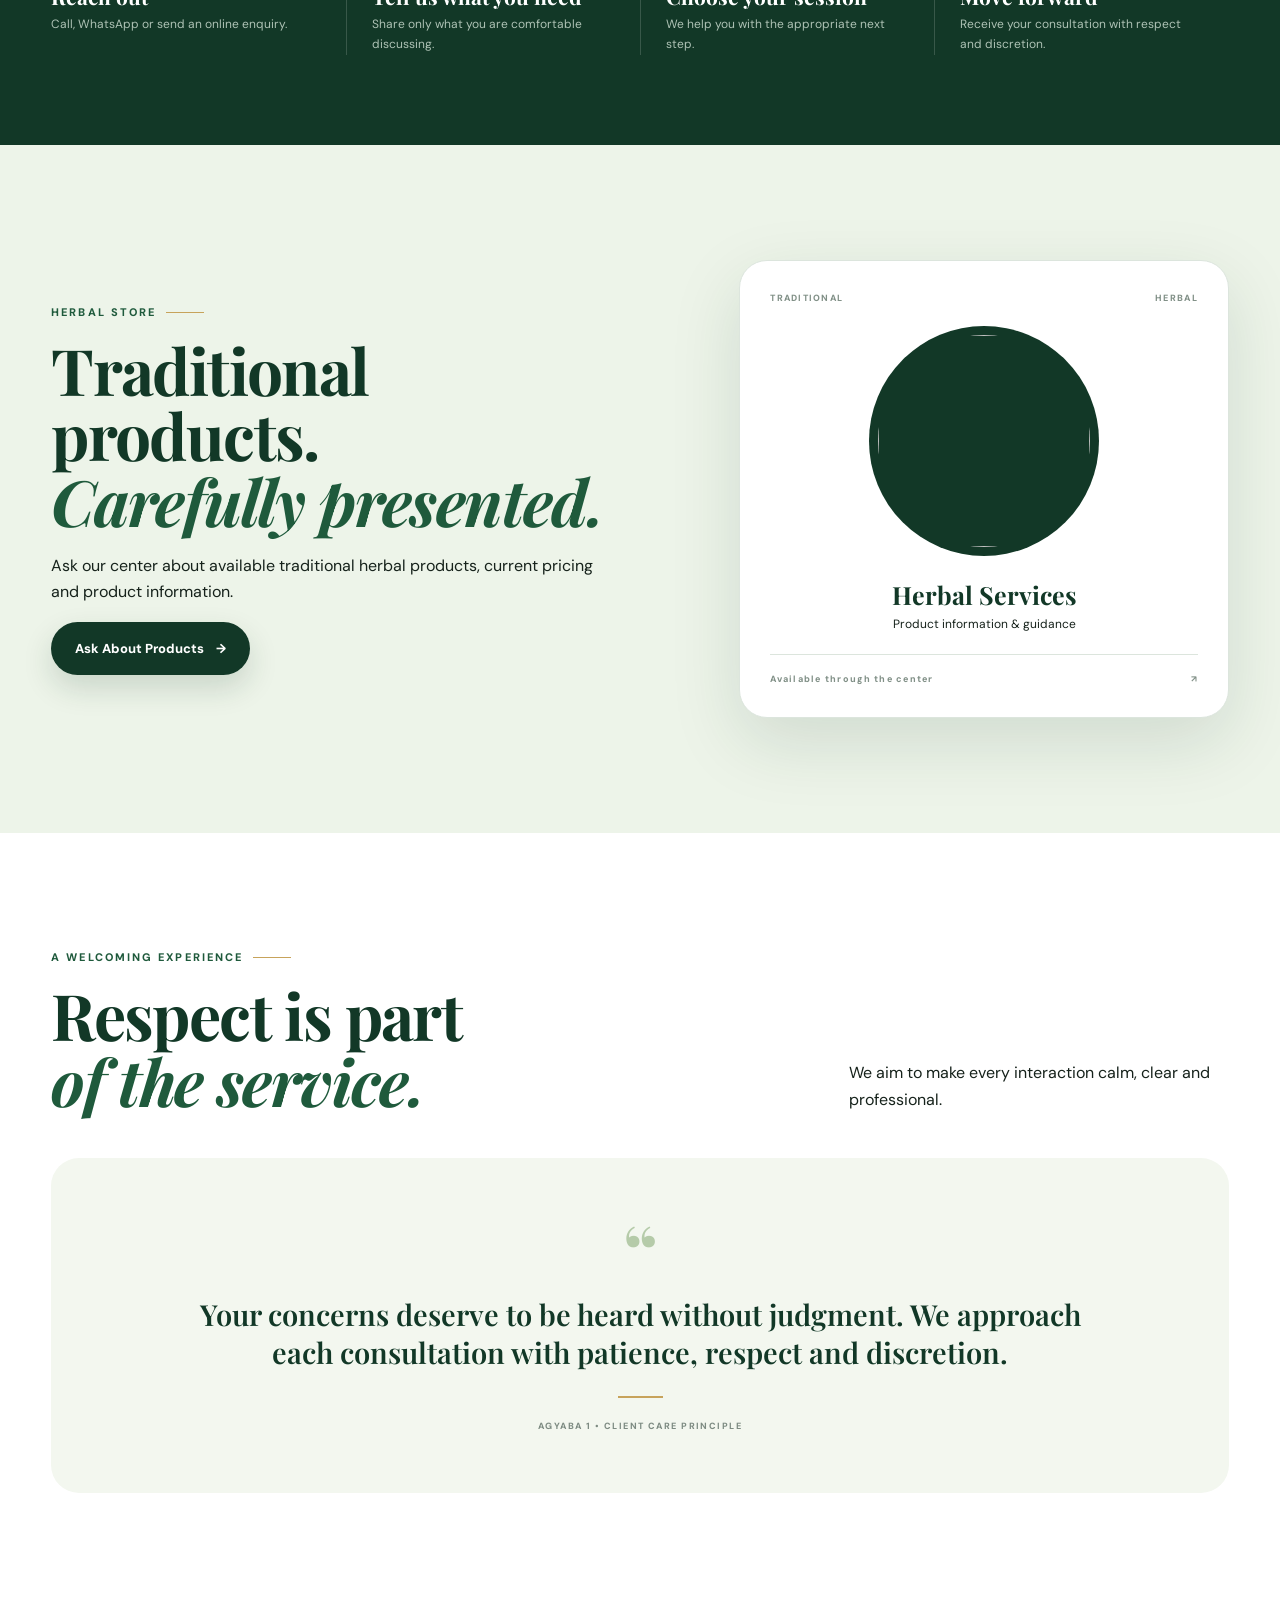
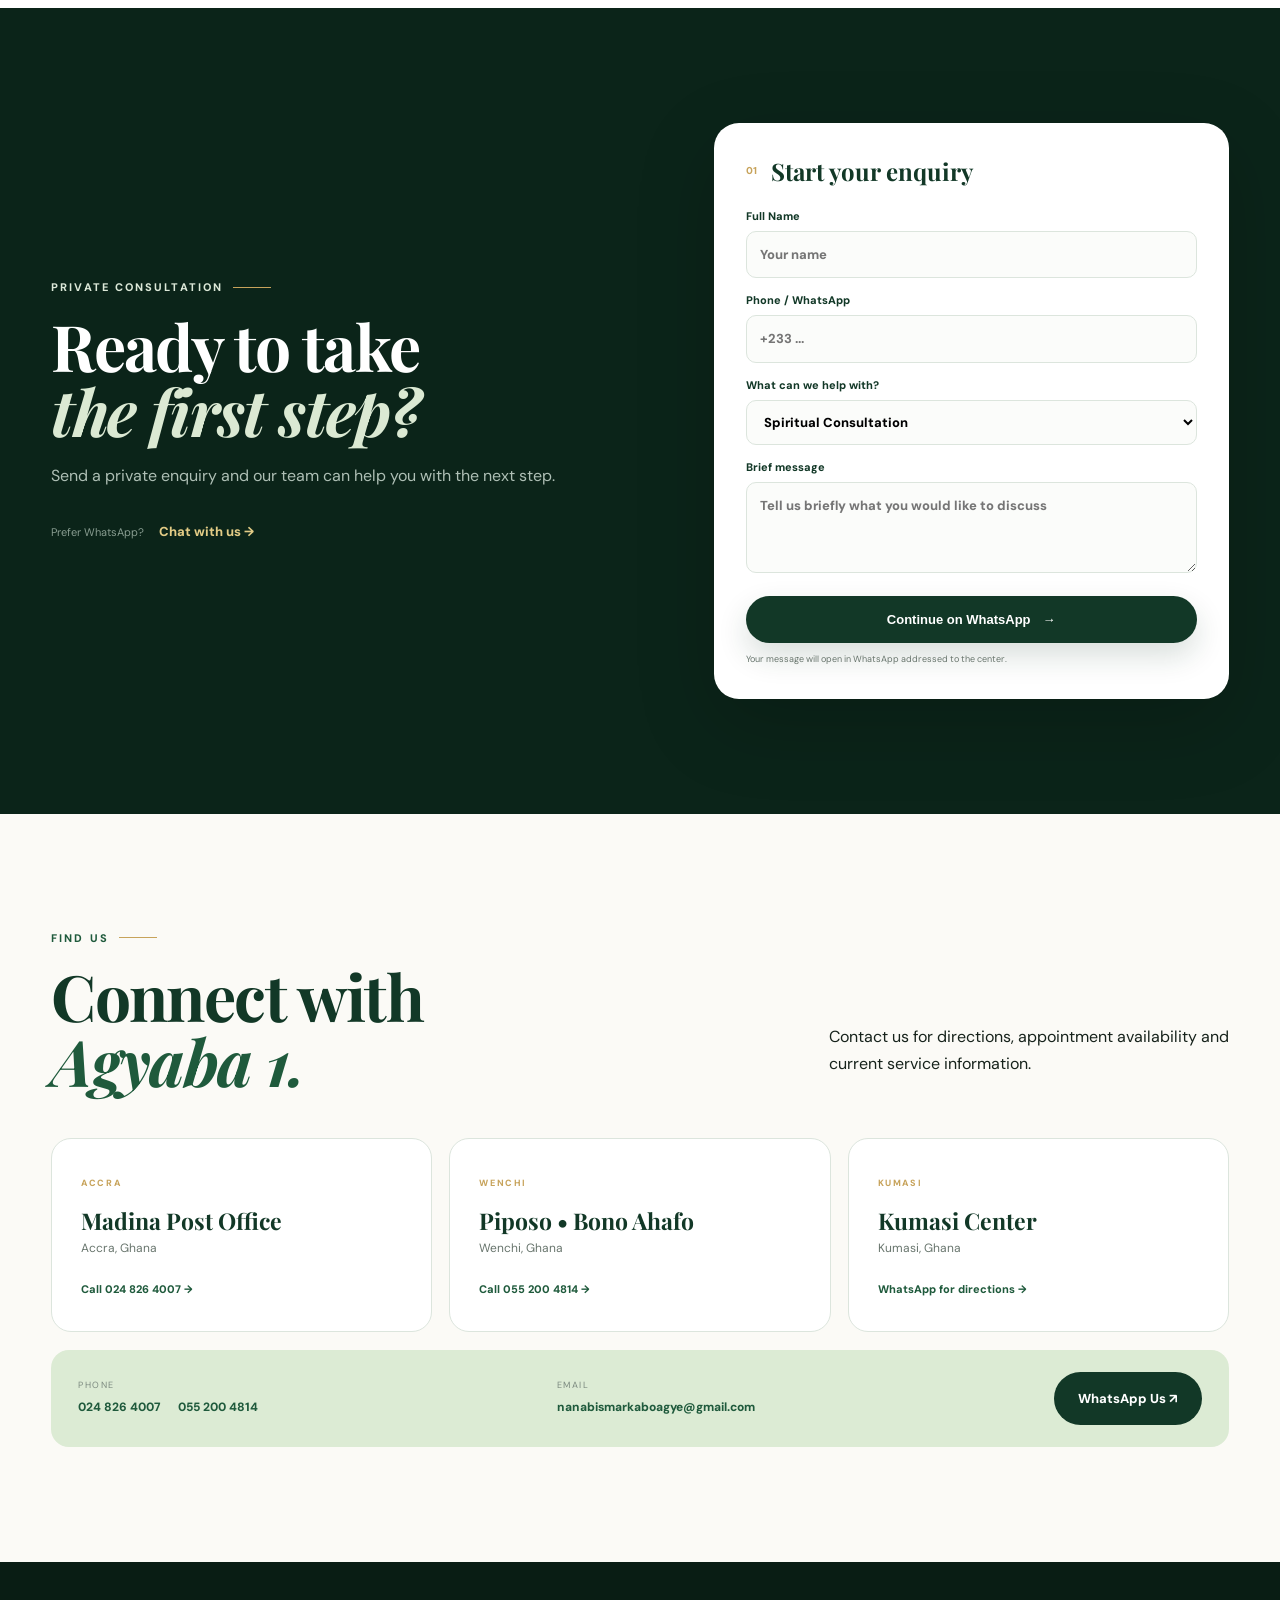
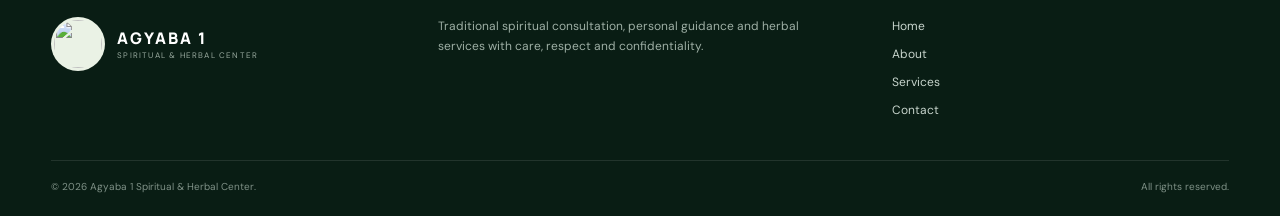
==== commit 8cf52d62: "Add files via upload" ====
--- a/index.html
+++ b/index.html
@@ -1,88 +1,174 @@
-<!doctype html><html lang="en"><head><meta charset="utf-8"><meta name="viewport" content="width=device-width,initial-scale=1"><meta name="description" content="Agyaba 1 Spiritual And Herbal Center — spiritual consultation, traditional herbal services, store and Tuesday free consultation and cleanse."><title>Agyaba 1 Spiritual And Herbal Center | Home</title><style>
-:root{
-  --green:#123f2b; --green2:#1f6a46; --cream:#fbf8ef; --gold:#d6a928;
-  --ink:#17231d; --muted:#647067; --white:#fff; --line:#e8e4d7;
-}
-*{box-sizing:border-box} html{scroll-behavior:smooth}
-body{margin:0;font-family:Inter,system-ui,-apple-system,Segoe UI,Roboto,Arial,sans-serif;color:var(--ink);background:var(--cream);line-height:1.6}
-a{text-decoration:none;color:inherit}.container{width:min(1120px,92%);margin:auto}
-header{position:sticky;top:0;z-index:50;background:rgba(18,63,43,.97);color:#fff;border-bottom:1px solid rgba(255,255,255,.12)}
-.nav{min-height:74px;display:flex;align-items:center;justify-content:space-between;gap:18px}
-.brand{display:flex;align-items:center;gap:12px;font-weight:800;letter-spacing:.4px}
-.brand img{width:62px;height:62px;object-fit:cover;border-radius:50%;background:#fff;padding:3px;flex:0 0 62px;box-shadow:0 3px 10px rgba(0,0,0,.16)}
-.brand span{max-width:280px;font-size:14px;line-height:1.2}
-nav{display:flex;gap:18px;align-items:center}nav a{font-size:14px;font-weight:700;opacity:.92}nav a:hover{color:#f4d56b}
-.menu{display:none;background:none;border:1px solid rgba(255,255,255,.3);color:#fff;padding:8px 10px;border-radius:9px}
-.hero{padding:72px 0 58px;background:radial-gradient(circle at 15% 15%,#e6f0e7 0,#fbf8ef 42%,#f4efe0 100%)}
-.hero-grid{display:grid;grid-template-columns:1.05fr .95fr;gap:46px;align-items:center}
-.badge{display:inline-block;background:#e4f0e6;color:var(--green);padding:7px 13px;border-radius:999px;font-size:12px;font-weight:800;letter-spacing:.6px}
-h1{font-size:clamp(42px,6vw,72px);line-height:.98;margin:18px 0 18px;color:var(--green);letter-spacing:-2px}
-.hero h1 span{color:var(--gold)}.lead{font-size:18px;color:#4f5e54;max-width:650px}
-.actions{display:flex;flex-wrap:wrap;gap:12px;margin-top:28px}.btn{display:inline-flex;align-items:center;justify-content:center;padding:13px 19px;border-radius:10px;font-weight:800;border:1px solid transparent}
-.btn-primary{background:var(--gold);color:#17231d}.btn-dark{background:var(--green);color:#fff}.btn-outline{border-color:#c8c8bc;color:var(--green);background:#fff}
-.hero-card{background:#fff;border:1px solid var(--line);border-radius:24px;padding:24px;box-shadow:0 18px 50px rgba(22,44,33,.10)}
-.hero-card img{width:100%;height:420px;object-fit:cover;display:block;border-radius:18px}
-.section{padding:72px 0}.section.alt{background:#fff}.section-head{text-align:center;max-width:720px;margin:0 auto 38px}.eyebrow{color:var(--green2);font-size:12px;font-weight:900;letter-spacing:1.4px;text-transform:uppercase}
-h2{font-size:clamp(30px,4vw,46px);line-height:1.08;margin:8px 0 12px;color:var(--green)}.section-head p{color:var(--muted)}
-.grid{display:grid;grid-template-columns:repeat(3,1fr);gap:18px}
-.card{background:#fff;border:1px solid var(--line);border-radius:18px;padding:24px;box-shadow:0 8px 25px rgba(22,44,33,.05)}
-.card h3{margin:10px 0 7px;color:var(--green)}.icon{width:46px;height:46px;border-radius:12px;background:#e8f0e7;display:grid;place-items:center;font-size:22px}
-.tuesday{background:var(--green);color:#fff;border-radius:26px;padding:36px;display:grid;grid-template-columns:1fr auto;gap:24px;align-items:center;box-shadow:0 18px 40px rgba(18,63,43,.18)}
-.tuesday h2{color:#fff}.tuesday p{color:#dbe8df}.pill{display:inline-block;background:#f1d36a;color:#17321f;padding:8px 12px;border-radius:999px;font-weight:900;font-size:12px}
-.list{padding-left:20px}.list li{margin:8px 0}
-.info{display:grid;grid-template-columns:repeat(3,1fr);gap:18px}.info .card strong{display:block;color:var(--green);margin-bottom:4px}
-.cta{background:#eadfbf}.cta-box{display:flex;align-items:center;justify-content:space-between;gap:24px}
-footer{background:#0e2e20;color:#dbe7df;padding:42px 0 24px}.footer-grid{display:grid;grid-template-columns:1.4fr 1fr 1fr;gap:28px}.footer-title{color:#fff;font-weight:900;margin-bottom:10px}footer a{display:block;margin:7px 0;color:#c7d5cd}
-.disclaimer{font-size:12px;color:#aebdb5;border-top:1px solid rgba(255,255,255,.12);margin-top:25px;padding-top:18px}
-.page-hero{padding:54px 0;background:linear-gradient(135deg,#123f2b,#1f6a46);color:#fff}.page-hero h1{color:#fff;font-size:clamp(38px,5vw,58px)}.page-hero p{color:#dbe8df;max-width:720px}
-.products{display:grid;grid-template-columns:repeat(3,1fr);gap:20px}.product .price{font-size:22px;font-weight:900;color:var(--green);margin:12px 0}
-.form{max-width:760px;margin:auto;background:#fff;padding:28px;border-radius:20px;border:1px solid var(--line)}label{display:block;font-weight:800;color:var(--green);margin:14px 0 7px}input,select,textarea{width:100%;padding:13px;border:1px solid #d8d9d1;border-radius:10px;font:inherit;background:#fff}textarea{min-height:130px}
-.note{padding:16px;border-left:4px solid var(--gold);background:#fff8dc;border-radius:8px;margin:20px 0}
-@media(max-width:800px){.brand img{width:58px;height:58px;flex-basis:58px}.brand span{max-width:210px;font-size:13px}nav{display:none}.menu{display:block}.nav.open nav{display:flex;position:absolute;left:0;right:0;top:74px;background:var(--green);padding:16px;flex-direction:column;align-items:flex-start}.hero-grid,.tuesday,.cta-box{grid-template-columns:1fr;display:grid}.grid,.products,.info,.footer-grid{grid-template-columns:1fr}.hero{padding-top:44px}.section{padding:54px 0}}
-</style></head><body>
-<header><div class="container nav" id="nav">
-<a class="brand" href="index.html"><img src="logo.png" alt="Agyaba 1 logo"><span>AGYABA 1 SPIRITUAL & HERBAL CENTER</span></a>
-<button class="menu" onclick="document.getElementById('nav').classList.toggle('open')">☰</button>
-<nav>
-<a href="index.html">Home</a><a href="about.html">About</a><a href="store.html">Store</a><a href="consultation.html">Consultation</a><a href="index.html#services">Services</a><a href="index.html#contact">Contact</a>
-</nav></div></header>
+<!DOCTYPE html>
+<html lang="en">
+<head>
+<meta charset="UTF-8">
+<meta name="viewport" content="width=device-width, initial-scale=1.0">
+<meta name="description" content="Agyaba 1 Spiritual & Herbal Center — private traditional guidance, consultation and herbal services.">
+<title>Agyaba 1 | Spiritual & Herbal Center</title>
+<link rel="icon" type="image/png" href="assets/logo.png">
+<link rel="preconnect" href="https://fonts.googleapis.com">
+<link rel="preconnect" href="https://fonts.gstatic.com" crossorigin>
+<link href="https://fonts.googleapis.com/css2?family=DM+Sans:wght@400;500;600;700&family=Manrope:wght@600;700;800&family=Playfair+Display:wght@600;700&display=swap" rel="stylesheet">
+<link rel="stylesheet" href="styles.css">
+</head>
+<body>
+<div class="announcement"><div class="container announcement-inner"><span>Private consultations • Respectful service • Traditional practice</span><a href="#consultation">Book a private session <b>→</b></a></div></div>
 
-<main>
-<section class="hero"><div class="container hero-grid">
-<div><span class="badge">ACCRA • WENCHI • KUMASI</span>
-<h1>Agyaba 1 <span>Spiritual & Herbal</span> Center</h1>
-<p class="lead">A professional center offering confidential spiritual consultation, personal guidance and traditional herbal services for clients seeking support, clarity and wellbeing.</p>
-<div class="actions"><a class="btn btn-primary" href="consultation.html">Book a Consultation</a><a class="btn btn-dark" href="store.html">Visit Herbal Store</a><a class="btn btn-outline" href="https://wa.me/233248264007?text=Hello%20Agyaba%201%2C%20I%20would%20like%20to%20make%20an%20enquiry." target="_blank">WhatsApp Us</a></div></div>
-<div class="hero-card"><img src="agyaba1-founder.jpg" alt="Agyaba 1 Spiritual And Herbal Center"><p style="text-align:center;margin:10px 0 0;color:#657168;font-weight:700">Agyaba 1 Spiritual & Herbal Center • Private consultations • Traditional herbal services</p></div>
-</div></section>
+<header class="site-header">
+  <nav class="nav container">
+    <a class="brand" href="#home" aria-label="Agyaba 1 home">
+      <span class="brand-mark"><img src="assets/logo.png" alt=""></span>
+      <span class="brand-text"><strong>AGYABA 1</strong><small>SPIRITUAL &amp; HERBAL CENTER</small></span>
+    </a>
+    <button class="menu-toggle" aria-label="Toggle navigation">☰</button>
+    <div class="nav-links">
+      <a class="active" href="#home">Home</a><a href="#about">About</a><a href="#services">Services</a>
+      <a href="#store">Herbal Store</a><a href="#consultation">Consultation</a><a href="#contact">Contact</a>
+      <a class="nav-cta" href="#consultation">Book Consultation <span>↗</span></a>
+    </div>
+  </nav>
+</header>
 
-<section class="section"><div class="container"><div class="section-head"><div class="eyebrow">What we offer</div><h2>Professional spiritual and traditional herbal support</h2><p>Explore our main services and speak with us privately about your needs.</p></div>
-<div class="grid" id="services">
-<div class="card"><div class="icon">✦</div><h3>Spiritual Consultation</h3><p>Private consultations for individuals seeking spiritual guidance, clarity and personal support.</p></div>
-<div class="card"><div class="icon">🌿</div><h3>Herbal Services</h3><p>Traditional herbal products and guidance provided with care and clear usage information.</p></div>
-<div class="card"><div class="icon">🤝</div><h3>Personal Guidance</h3><p>Confidential one-to-one sessions tailored to your concerns, goals and circumstances.</p></div>
-<div class="card"><div class="icon">💍</div><h3>Relationship & Marriage Support</h3><p>Spiritual and personal guidance for people seeking support around relationships and marriage.</p></div>
-<div class="card"><div class="icon">🛡️</div><h3>Spiritual Protection</h3><p>Consultation and spiritual support for personal, family and home concerns.</p></div>
-<div class="card"><div class="icon">📈</div><h3>Business & Personal Direction</h3><p>Guidance for traders, professionals and individuals facing personal or financial challenges.</p></div>
-</div></div></section>
+<main id="home">
+<section class="hero">
+  <div class="hero-pattern"></div>
+  <div class="container hero-inner">
+    <div class="hero-copy">
+      <div class="eyebrow"><i></i> TRADITION • GUIDANCE • WELLBEING</div>
+      <h1>Find clarity.<br><em>Move forward.</em></h1>
+      <p class="hero-lead">Agyaba 1 provides a calm, confidential space for traditional spiritual consultation, personal guidance and herbal services.</p>
+      <div class="hero-actions">
+        <a class="btn btn-primary" href="#consultation">Start a Consultation <span>→</span></a>
+        <a class="btn btn-ghost" href="#services"><span class="play">+</span> Explore our services</a>
+      </div>
+      <div class="hero-proof">
+        <div class="avatars"><span>A</span><span>G</span><span>1</span></div>
+        <div><strong>Private &amp; respectful</strong><small>Every conversation is handled with discretion.</small></div>
+      </div>
+    </div>
+    <div class="hero-visual">
+      <div class="orb orb-one"></div><div class="orb orb-two"></div>
+      <div class="hero-logo-card">
+        <div class="logo-ring"><img src="assets/logo.png" alt="Agyaba 1 Spiritual & Herbal Center"></div>
+        <div class="hero-card-copy"><span>AGYABA 1</span><h3>Traditional wisdom,<br>presented professionally.</h3></div>
+      </div>
+      <div class="floating-card card-top"><span class="mini-icon">✦</span><div><b>Confidential</b><small>Private consultations</small></div></div>
+      <div class="floating-card card-bottom"><span class="mini-icon leaf">♧</span><div><b>Natural</b><small>Traditional herbal support</small></div></div>
+    </div>
+  </div>
+  <div class="scroll-cue"><span></span> Scroll to explore</div>
+</section>
 
-<section class="section alt"><div class="container"><div class="tuesday">
-<div><span class="pill">EVERY TUESDAY</span><h2>Free Consultation & Cleanse</h2><p>Join us every Tuesday for our scheduled free consultation and cleanse session. Contact us ahead of time for directions, availability and what to bring.</p></div>
-<a class="btn btn-primary" href="consultation.html">Reserve Your Place</a>
-</div></div></section>
+<section class="stats">
+  <div class="container stats-grid">
+    <div><strong>03</strong><span>Center locations</span></div>
+    <div><strong>01</strong><span>Dedicated consultation approach</span></div>
+    <div><strong>100%</strong><span>Respect for client privacy</span></div>
+    <div class="stats-note">Serving clients in <b>Accra</b>, <b>Wenchi</b> &amp; <b>Kumasi</b></div>
+  </div>
+</section>
 
-<section class="section"><div class="container"><div class="section-head"><div class="eyebrow">Herbal store</div><h2>Natural products, carefully presented</h2><p>Browse the store and contact us for current product availability, pricing and guidance.</p></div>
-<div class="grid"><div class="card"><div class="icon">🌱</div><h3>Traditional Herbal Products</h3><p>Selected herbal preparations and natural products available through our center.</p><a class="btn btn-dark" href="store.html">Open Store</a></div>
-<div class="card"><div class="icon">🧾</div><h3>Consult Before Use</h3><p>Tell us your needs so we can provide appropriate product information and usage guidance.</p><a class="btn btn-outline" href="consultation.html">Consult Us</a></div>
-<div class="card"><div class="icon">🔒</div><h3>Confidential Service</h3><p>Your enquiry is handled respectfully and privately.</p><a class="btn btn-outline" href="#contact">Contact Center</a></div></div></div></section>
+<section id="services" class="section services">
+  <div class="container">
+    <div class="section-kicker">WHAT WE OFFER <span></span></div>
+    <div class="section-title-row"><h2>Support for the<br><em>journey ahead.</em></h2><p>Our services are designed around listening first, understanding your concerns and providing respectful traditional guidance.</p></div>
+    <div class="service-feature">
+      <article class="feature-main">
+        <div class="feature-icon">✦</div><span class="service-number">01 / FEATURED</span>
+        <h3>Spiritual Consultation</h3>
+        <p>A private conversation for people seeking traditional guidance, clarity and personal direction.</p>
+        <a href="#consultation" class="arrow-link">Book a private session <span>→</span></a>
+      </article>
+      <div class="service-side">
+        <article><span class="service-number">02</span><div class="service-icon">♧</div><h3>Herbal Services</h3><p>Traditional herbal products and information, with guidance on responsible use.</p><a href="#store">View store →</a></article>
+        <article><span class="service-number">03</span><div class="service-icon">◎</div><h3>Personal Guidance</h3><p>One-to-one support tailored to your circumstances, questions and goals.</p><a href="#consultation">Make an enquiry →</a></article>
+      </div>
+    </div>
+    <div class="service-grid">
+      <article><span>04</span><h3>Relationship &amp; Marriage</h3><p>Traditional and personal guidance around relationships and marriage.</p><a href="#consultation">Learn more →</a></article>
+      <article><span>05</span><h3>Spiritual Protection</h3><p>Consultation and traditional support for personal, family and home concerns.</p><a href="#consultation">Learn more →</a></article>
+      <article><span>06</span><h3>Business &amp; Direction</h3><p>Guidance for individuals navigating personal or business challenges.</p><a href="#consultation">Learn more →</a></article>
+    </div>
+  </div>
+</section>
 
-<section class="section cta" id="contact"><div class="container cta-box"><div><div class="eyebrow">Visit or contact us</div><h2>We are ready to hear from you</h2><p>Accra – Madina Post Office • Wenchi – Piposo (Bono Ahafo) • Kumasi</p></div><div class="actions"><a class="btn btn-dark" href="tel:0248264007">Call 024 826 4007</a><a class="btn btn-primary" href="tel:0552004814">Call 055 200 4814</a></div></div></section>
+<section id="about" class="section about">
+  <div class="container about-grid">
+    <div class="about-visual">
+      <div class="about-frame"><img src="assets/logo.png" alt="Agyaba 1 logo"></div>
+      <div class="about-badge"><strong>AGYABA 1</strong><span>Spiritual &amp; Herbal Center</span></div>
+    </div>
+    <div class="about-copy">
+      <div class="section-kicker">ABOUT THE CENTER <span></span></div>
+      <h2>Rooted in tradition.<br><em>Designed for trust.</em></h2>
+      <p class="large">We believe seeking guidance should feel personal, respectful and discreet. Agyaba 1 brings traditional practice together with a more organized, welcoming client experience.</p>
+      <div class="about-points">
+        <div><b>01</b><span><strong>Listen first</strong><small>We take time to understand your concern before discussing the next step.</small></span></div>
+        <div><b>02</b><span><strong>Keep it private</strong><small>Your enquiry and consultation are approached with discretion.</small></span></div>
+        <div><b>03</b><span><strong>Meet you where you are</strong><small>Connect with our center in Accra, Wenchi or Kumasi.</small></span></div>
+      </div>
+    </div>
+  </div>
+</section>
+
+<section class="process">
+  <div class="container">
+    <div class="process-heading"><div class="section-kicker light">HOW IT WORKS <span></span></div><h2>A simple first step.</h2></div>
+    <div class="process-grid">
+      <div><span>01</span><h3>Reach out</h3><p>Call, WhatsApp or send an online enquiry.</p></div>
+      <div><span>02</span><h3>Tell us what you need</h3><p>Share only what you are comfortable discussing.</p></div>
+      <div><span>03</span><h3>Choose your session</h3><p>We help you with the appropriate next step.</p></div>
+      <div><span>04</span><h3>Move forward</h3><p>Receive your consultation with respect and discretion.</p></div>
+    </div>
+  </div>
+</section>
+
+<section id="store" class="section store">
+  <div class="container store-grid">
+    <div class="store-copy"><div class="section-kicker">HERBAL STORE <span></span></div><h2>Traditional products.<br><em>Carefully presented.</em></h2><p>Ask our center about available traditional herbal products, current pricing and product information.</p><a class="btn btn-primary" href="#contact">Ask About Products <span>→</span></a></div>
+    <div class="product-card"><div class="product-top"><span>TRADITIONAL</span><span>HERBAL</span></div><div class="product-logo"><img src="assets/logo.png" alt=""></div><h3>Herbal Services</h3><p>Product information &amp; guidance</p><div class="product-bottom"><span>Available through the center</span><b>↗</b></div></div>
+  </div>
+</section>
+
+<section class="section testimonials">
+  <div class="container">
+    <div class="section-kicker">A WELCOMING EXPERIENCE <span></span></div>
+    <div class="testimonial-head"><h2>Respect is part<br><em>of the service.</em></h2><p>We aim to make every interaction calm, clear and professional.</p></div>
+    <div class="quote-card"><div class="quote-mark">“</div><blockquote>Your concerns deserve to be heard without judgment. We approach each consultation with patience, respect and discretion.</blockquote><div class="quote-line"></div><span>AGYABA 1 • CLIENT CARE PRINCIPLE</span></div>
+  </div>
+</section>
+
+<section id="consultation" class="section consultation">
+  <div class="container consultation-wrap">
+    <div class="consult-copy"><div class="section-kicker light">PRIVATE CONSULTATION <span></span></div><h2>Ready to take<br><em>the first step?</em></h2><p>Send a private enquiry and our team can help you with the next step.</p><div class="direct"><span>Prefer WhatsApp?</span><a href="https://wa.me/233248264007" target="_blank" rel="noopener">Chat with us →</a></div></div>
+    <form id="consultForm" class="premium-form">
+      <div class="form-title"><span>01</span><h3>Start your enquiry</h3></div>
+      <label>Full Name<input name="name" required placeholder="Your name"></label>
+      <label>Phone / WhatsApp<input name="phone" required placeholder="+233 ..."></label>
+      <label>What can we help with?<select name="service"><option>Spiritual Consultation</option><option>Herbal Services</option><option>Personal Guidance</option><option>Relationship & Marriage Support</option><option>Spiritual Protection</option><option>Business & Personal Direction</option></select></label>
+      <label>Brief message<textarea name="message" rows="3" placeholder="Tell us briefly what you would like to discuss"></textarea></label>
+      <button class="btn btn-primary" type="submit">Continue on WhatsApp <span>→</span></button>
+      <small>Your message will open in WhatsApp addressed to the center.</small>
+    </form>
+  </div>
+</section>
+
+<section id="contact" class="section contact">
+  <div class="container">
+    <div class="section-kicker">FIND US <span></span></div><div class="contact-head"><h2>Connect with<br><em>Agyaba 1.</em></h2><p>Contact us for directions, appointment availability and current service information.</p></div>
+    <div class="location-grid">
+      <div class="location-card"><span>ACCRA</span><h3>Madina Post Office</h3><p>Accra, Ghana</p><a href="tel:+233248264007">Call 024 826 4007 →</a></div>
+      <div class="location-card"><span>WENCHI</span><h3>Piposo • Bono Ahafo</h3><p>Wenchi, Ghana</p><a href="tel:+233552004814">Call 055 200 4814 →</a></div>
+      <div class="location-card"><span>KUMASI</span><h3>Kumasi Center</h3><p>Kumasi, Ghana</p><a href="https://wa.me/233248264007" target="_blank" rel="noopener">WhatsApp for directions →</a></div>
+    </div>
+    <div class="contact-strip"><div><small>PHONE</small><a href="tel:+233248264007">024 826 4007</a><a href="tel:+233552004814">055 200 4814</a></div><div><small>EMAIL</small><a href="mailto:nanabismarkaboagye@gmail.com">nanabismarkaboagye@gmail.com</a></div><a class="btn btn-dark" href="https://wa.me/233248264007" target="_blank" rel="noopener">WhatsApp Us ↗</a></div>
+  </div>
+</section>
 </main>
 
-<footer><div class="container footer-grid">
-<div><div class="footer-title">Agyaba 1 Spiritual And Herbal Center</div><p>Professional spiritual consultation, personal guidance and traditional herbal services delivered with care, respect and confidentiality.</p></div>
-<div><div class="footer-title">Quick Links</div><a href="index.html">Home</a><a href="about.html">About Us</a><a href="store.html">Herbal Store</a><a href="consultation.html">Book Consultation</a></div>
-<div><div class="footer-title">Contact</div><a href="tel:0248264007">024 826 4007</a><a href="tel:0552004814">055 200 4814</a><a href="mailto:nanabismarkaboagye@gmail.com">nanabismarkaboagye@gmail.com</a></div>
-</div><div class="container disclaimer">Information on this website is for general educational and service purposes and is not a substitute for professional medical diagnosis or emergency care.</div></footer>
-<script>document.querySelectorAll('nav a').forEach(a=>a.addEventListener('click',()=>document.getElementById('nav').classList.remove('open')))</script>
-</body></html>+<footer><div class="container footer-top"><div class="brand footer-brand"><span class="brand-mark"><img src="assets/logo.png" alt=""></span><span class="brand-text"><strong>AGYABA 1</strong><small>SPIRITUAL &amp; HERBAL CENTER</small></span></div><p>Traditional spiritual consultation, personal guidance and herbal services with care, respect and confidentiality.</p><div class="footer-links"><a href="#home">Home</a><a href="#about">About</a><a href="#services">Services</a><a href="#contact">Contact</a></div></div><div class="container copyright"><span>© 2026 Agyaba 1 Spiritual &amp; Herbal Center.</span><span>All rights reserved.</span></div></footer>
+
+<a class="floating-wa" href="https://wa.me/233248264007" target="_blank" rel="noopener" aria-label="Chat on WhatsApp">⌕<span>WhatsApp</span></a>
+<script src="script.js"></script>
+</body>
+</html>
--- a/styles.css
+++ b/styles.css
@@ -0,0 +1 @@
+:root{--forest:#123827;--forest2:#1f5a3c;--deep:#0b2419;--sage:#dcebd4;--pale:#f3f7ef;--cream:#fbfaf6;--paper:#fff;--ink:#16221b;--muted:#68756d;--line:#dce5dd;--gold:#c7a35b;--shadow:0 24px 70px rgba(18,56,39,.13)}*{box-sizing:border-box}html{scroll-behavior:smooth}body{margin:0;background:var(--cream);color:var(--ink);font-family:"DM Sans",sans-serif;line-height:1.65}a{text-decoration:none;color:inherit}.container{width:min(1180px,92%);margin:auto}.announcement{background:var(--deep);color:#d9e7dc;font-size:11px;letter-spacing:.08em;text-transform:uppercase}.announcement-inner{display:flex;justify-content:space-between;padding:9px 0}.announcement a{color:#f1e2b8}.site-header{height:84px;position:sticky;top:0;z-index:100;background:rgba(251,250,246,.88);backdrop-filter:blur(18px);border-bottom:1px solid rgba(18,56,39,.08)}.nav{height:100%;display:flex;align-items:center;justify-content:space-between}.brand{display:flex;align-items:center;gap:12px}.brand-mark{width:54px;height:54px;border-radius:50%;display:grid;place-items:center;background:#eaf2e5}.brand-mark img{width:48px;height:48px;object-fit:contain;border-radius:50%}.brand-text strong{display:block;font:800 16px "Manrope";letter-spacing:.12em;color:var(--forest)}.brand-text small{display:block;font-size:8px;letter-spacing:.15em;color:#728078}.nav-links{display:flex;align-items:center;gap:25px;font-size:13px;font-weight:700}.nav-links a:not(.nav-cta){position:relative}.nav-links a:not(.nav-cta):after{content:"";position:absolute;left:0;right:100%;bottom:-7px;height:2px;background:var(--forest2);transition:.25s}.nav-links a:not(.nav-cta):hover:after,.nav-links a.active:after{right:0}.nav-cta{background:var(--forest);color:white;padding:13px 18px;border-radius:999px;box-shadow:0 8px 20px rgba(18,56,39,.15)}.nav-cta span{margin-left:7px}.menu-toggle{display:none;border:0;background:none;font-size:27px;color:var(--forest)}.hero{min-height:680px;position:relative;overflow:hidden;background:radial-gradient(circle at 80% 15%,#e5f0de 0,#eef5e9 28%,#fbfaf6 66%)}.hero-pattern{position:absolute;inset:0;opacity:.35;background-image:linear-gradient(rgba(18,56,39,.04) 1px,transparent 1px),linear-gradient(90deg,rgba(18,56,39,.04) 1px,transparent 1px);background-size:55px 55px;mask-image:linear-gradient(90deg,black,transparent 80%)}.hero-inner{min-height:680px;display:grid;grid-template-columns:1.05fr .95fr;align-items:center;gap:60px;position:relative}.eyebrow,.section-kicker{font-size:11px;font-weight:800;letter-spacing:.19em;color:var(--forest2);display:flex;align-items:center;gap:10px}.eyebrow i{width:7px;height:7px;border-radius:50%;background:var(--gold);display:inline-block}.hero h1{font:700 clamp(58px,7vw,90px)/.97 "Playfair Display";color:var(--forest);margin:18px 0 25px;letter-spacing:-.035em}.hero h1 em,.section h2 em{font-style:italic;color:var(--forest2)}.hero-lead{font-size:19px;color:#5d6b62;max-width:650px}.hero-actions{display:flex;gap:12px;margin:31px 0}.btn{display:inline-flex;align-items:center;justify-content:center;gap:12px;padding:15px 23px;border-radius:999px;font-weight:800;font-size:13px;border:1px solid transparent}.btn-primary{background:var(--forest);color:#fff;box-shadow:0 13px 30px rgba(18,56,39,.16)}.btn-primary:hover{transform:translateY(-2px)}.btn-ghost{border-color:var(--line);background:rgba(255,255,255,.62);color:var(--forest)}.play{width:25px;height:25px;border:1px solid var(--line);border-radius:50%;display:grid;place-items:center}.hero-proof{display:flex;align-items:center;gap:13px}.avatars{display:flex}.avatars span{width:32px;height:32px;border-radius:50%;display:grid;place-items:center;background:var(--forest);color:#fff;border:2px solid var(--cream);font-size:10px;margin-left:-7px}.avatars span:first-child{margin-left:0}.hero-proof strong,.hero-proof small{display:block}.hero-proof strong{font-size:12px;color:var(--forest)}.hero-proof small{font-size:10px;color:var(--muted)}.hero-visual{height:560px;position:relative;display:grid;place-items:center}.orb{position:absolute;border-radius:50%;filter:blur(1px)}.orb-one{width:430px;height:430px;background:rgba(112,159,94,.12);border:1px solid rgba(18,56,39,.08)}.orb-two{width:520px;height:520px;border:1px solid rgba(18,56,39,.07)}.hero-logo-card{position:relative;width:390px;height:450px;background:rgba(255,255,255,.66);border:1px solid rgba(255,255,255,.9);border-radius:190px 190px 38px 38px;box-shadow:var(--shadow);backdrop-filter:blur(10px);display:flex;flex-direction:column;align-items:center;justify-content:center}.logo-ring{width:265px;height:265px;border-radius:50%;background:var(--forest);display:grid;place-items:center;box-shadow:0 22px 45px rgba(18,56,39,.2)}.logo-ring img{width:245px;height:245px;object-fit:contain;border-radius:50%}.hero-card-copy{text-align:center;margin-top:24px}.hero-card-copy span{font-size:9px;letter-spacing:.2em;color:var(--gold);font-weight:800}.hero-card-copy h3{font:600 20px/1.25 "Playfair Display";color:var(--forest);margin:6px 0}.floating-card{position:absolute;background:rgba(255,255,255,.92);border:1px solid rgba(18,56,39,.09);box-shadow:0 16px 40px rgba(18,56,39,.13);padding:14px 17px;border-radius:15px;display:flex;gap:10px;align-items:center;z-index:2}.floating-card b,.floating-card small{display:block}.floating-card b{font-size:12px;color:var(--forest)}.floating-card small{font-size:10px;color:var(--muted)}.mini-icon{width:33px;height:33px;border-radius:50%;display:grid;place-items:center;background:var(--sage);color:var(--forest2)}.card-top{right:0;top:95px}.card-bottom{left:0;bottom:85px}.scroll-cue{position:absolute;bottom:20px;left:50%;transform:translateX(-50%);font-size:10px;letter-spacing:.12em;text-transform:uppercase;color:#839087;display:flex;gap:10px;align-items:center}.scroll-cue span{width:1px;height:28px;background:#b4c0b7}.stats{background:var(--forest);color:white}.stats-grid{display:grid;grid-template-columns:repeat(4,1fr);align-items:center;min-height:105px}.stats-grid>div{padding:17px 25px;border-right:1px solid rgba(255,255,255,.12)}.stats-grid>div:first-child{padding-left:0}.stats-grid>div:last-child{border:0}.stats-grid strong{display:block;font:700 29px "Manrope"}.stats-grid span,.stats-note{font-size:11px;color:#b8c8be}.stats-note{line-height:1.7}.stats-note b{color:#f0dfb0}.section{padding:115px 0}.services{background:var(--pale)}.section-kicker span{display:inline-block;width:38px;height:1px;background:var(--gold)}.section-title-row{display:grid;grid-template-columns:1fr 420px;gap:80px;align-items:end;margin:18px 0 48px}.section h2{font:700 clamp(43px,5vw,65px)/1.02 "Playfair Display";letter-spacing:-.025em;color:var(--forest);margin:0}.section-title-row p{font-size:16px;color:var(--muted)}.service-feature{display:grid;grid-template-columns:1.2fr .8fr;gap:18px}.feature-main{min-height:390px;padding:45px;background:var(--forest);border-radius:25px;color:white;position:relative;overflow:hidden}.feature-main:after{content:"";position:absolute;width:320px;height:320px;border:1px solid rgba(255,255,255,.12);border-radius:50%;right:-110px;bottom:-140px}.feature-icon{font-size:27px;color:#d7e7c8}.service-number{font-size:10px;letter-spacing:.17em;font-weight:800;color:#cbb16d}.feature-main .service-number{display:block;margin:45px 0 10px}.feature-main h3{font:700 38px "Playfair Display";margin:0 0 10px}.feature-main p{max-width:500px;color:#bcd0c2}.arrow-link{display:inline-flex;gap:18px;margin-top:24px;color:white;font-weight:800;font-size:13px}.arrow-link span{color:#e3c982}.service-side{display:grid;grid-template-rows:1fr 1fr;gap:18px}.service-side article{background:white;border:1px solid var(--line);border-radius:25px;padding:30px;position:relative}.service-icon{font-size:25px;color:var(--forest2);margin:12px 0}.service-side h3{font:700 25px "Playfair Display";color:var(--forest);margin:0 0 6px}.service-side p,.service-grid p{font-size:13px;color:var(--muted);margin:0}.service-side a,.service-grid a{display:inline-block;margin-top:15px;color:var(--forest2);font-weight:800;font-size:12px}.service-grid{display:grid;grid-template-columns:repeat(3,1fr);gap:18px;margin-top:18px}.service-grid article{padding:27px 30px;background:white;border:1px solid var(--line);border-radius:20px}.service-grid article>span{font-size:10px;letter-spacing:.15em;color:var(--gold);font-weight:800}.service-grid h3{font:700 21px "Playfair Display";color:var(--forest);margin:10px 0 6px}.about{background:white}.about-grid{display:grid;grid-template-columns:.88fr 1.12fr;gap:100px;align-items:center}.about-visual{height:540px;position:relative;display:grid;place-items:center}.about-frame{width:390px;height:480px;background:var(--forest);border-radius:200px 200px 25px 25px;display:grid;place-items:center;box-shadow:var(--shadow)}.about-frame img{width:275px;height:275px;object-fit:contain}.about-badge{position:absolute;bottom:30px;right:0;background:white;border:1px solid var(--line);box-shadow:var(--shadow);border-radius:16px;padding:16px 20px}.about-badge strong,.about-badge span{display:block}.about-badge strong{font-size:12px;letter-spacing:.14em;color:var(--forest)}.about-badge span{font-size:10px;color:var(--muted)}.about-copy h2{margin:16px 0 22px}.large{font-size:18px;color:var(--muted);max-width:650px}.about-points{margin-top:34px;border-top:1px solid var(--line)}.about-points>div{display:flex;gap:22px;padding:18px 0;border-bottom:1px solid var(--line)}.about-points b{font-size:11px;color:var(--gold);padding-top:2px}.about-points strong,.about-points small{display:block}.about-points strong{color:var(--forest);font-size:13px}.about-points small{font-size:12px;color:var(--muted);margin-top:3px}.process{padding:90px 0;background:var(--forest);color:white}.section-kicker.light{color:#dce8d8}.process-heading h2{font:700 45px "Playfair Display";margin:14px 0 42px}.process-grid{display:grid;grid-template-columns:repeat(4,1fr);gap:0}.process-grid>div{padding:0 25px;border-left:1px solid rgba(255,255,255,.16)}.process-grid>div:first-child{padding-left:0;border-left:0}.process-grid span{color:#d3bd77;font:700 12px "Manrope"}.process-grid h3{color:white;font:700 21px "Playfair Display";margin:12px 0 5px}.process-grid p{color:#aec2b5;font-size:12px;margin:0}.store{background:#edf4e9}.store-grid{display:grid;grid-template-columns:1.1fr .9fr;gap:90px;align-items:center}.store-copy h2{margin:16px 0 20px}.store-copy p{max-width:550px}.product-card{background:white;border:1px solid var(--line);border-radius:28px;padding:30px;box-shadow:var(--shadow);text-align:center}.product-top,.product-bottom{display:flex;justify-content:space-between;font-size:9px;letter-spacing:.14em;font-weight:800;color:#819087}.product-logo{margin:20px auto 22px;width:230px;height:230px;background:var(--forest);border-radius:50%;display:grid;place-items:center}.product-logo img{width:212px;height:212px;object-fit:contain;border-radius:50%}.product-card h3{font:700 25px "Playfair Display";color:var(--forest);margin:0}.product-card p{font-size:12px;margin:4px 0 20px}.product-bottom{padding-top:17px;border-top:1px solid var(--line);text-align:left}.testimonials{background:white}.testimonial-head{display:grid;grid-template-columns:1fr 380px;gap:70px;align-items:end;margin:16px 0 45px}.testimonial-head p{margin:0}.quote-card{background:var(--pale);border-radius:28px;padding:55px 70px;text-align:center;position:relative}.quote-mark{font:700 75px/1 "Playfair Display";color:#b5cba9}.quote-card blockquote{font:600 29px/1.3 "Playfair Display";color:var(--forest);max-width:900px;margin:8px auto 25px}.quote-line{width:45px;height:2px;background:var(--gold);margin:0 auto 13px}.quote-card>span{font-size:9px;letter-spacing:.16em;font-weight:800;color:#7d8b82}.consultation{background:var(--deep);color:white}.consultation-wrap{display:grid;grid-template-columns:1fr .9fr;gap:90px;align-items:center}.consult-copy h2{color:white;margin:16px 0 20px}.consult-copy h2 em{color:#dbe9d3}.consult-copy p{color:#aebfb5;max-width:520px}.direct{margin-top:32px;display:flex;gap:15px;align-items:center}.direct span{font-size:11px;color:#899d91}.direct a{color:#e3cc86;font-weight:800;font-size:13px}.premium-form{background:white;color:var(--ink);border-radius:25px;padding:32px;box-shadow:0 25px 80px rgba(0,0,0,.18)}.form-title{display:flex;align-items:center;gap:14px;margin-bottom:20px}.form-title span{font-size:10px;color:var(--gold);font-weight:800}.form-title h3{font:700 24px "Playfair Display";color:var(--forest);margin:0}label{display:block;font-size:11px;font-weight:800;color:var(--forest);margin:13px 0}input,select,textarea{width:100%;border:1px solid var(--line);background:#fbfcfa;border-radius:10px;padding:12px 13px;margin-top:6px;font:inherit;font-size:13px;outline:none}input:focus,select:focus,textarea:focus{border-color:var(--forest2)}.premium-form .btn{width:100%;margin-top:5px}.premium-form small{display:block;font-size:9px;color:var(--muted);margin-top:9px}.contact{background:var(--cream)}.contact-head{display:grid;grid-template-columns:1fr 400px;gap:70px;align-items:end;margin:16px 0 45px}.location-grid{display:grid;grid-template-columns:repeat(3,1fr);gap:17px}.location-card{background:white;border:1px solid var(--line);padding:29px;border-radius:20px}.location-card>span{font-size:9px;letter-spacing:.18em;color:var(--gold);font-weight:800}.location-card h3{font:700 23px "Playfair Display";color:var(--forest);margin:10px 0 0}.location-card p{font-size:12px;color:var(--muted);margin:3px 0 17px}.location-card a{font-size:11px;color:var(--forest2);font-weight:800}.contact-strip{margin-top:18px;background:var(--sage);border-radius:18px;padding:22px 27px;display:flex;justify-content:space-between;align-items:center;gap:25px}.contact-strip small{display:block;font-size:9px;letter-spacing:.16em;color:#7b897f}.contact-strip a:not(.btn){font-weight:800;color:var(--forest2);font-size:12px;margin-right:18px}.btn-dark{background:var(--forest);color:white}.floating-wa{position:fixed;right:22px;bottom:22px;background:#1d5d3e;color:white;border-radius:999px;padding:13px 17px;z-index:90;box-shadow:0 12px 30px rgba(18,56,39,.28);font-weight:800;font-size:12px}.floating-wa span{margin-left:7px}footer{background:#091d14;color:#dbe7df;padding:55px 0 20px}.footer-top{display:grid;grid-template-columns:1fr 1.2fr 1fr;gap:50px;align-items:start}.footer-brand .brand-text strong{color:white}.footer-brand .brand-text small{color:#99aa9f}.footer-top p{color:#9eafa5;font-size:12px;margin:0}.footer-links{display:grid;gap:8px;font-size:12px;color:#c7d4cc}.copyright{border-top:1px solid rgba(255,255,255,.1);margin-top:40px;padding-top:18px;display:flex;justify-content:space-between;color:#7f9187;font-size:10px}@media(max-width:950px){.nav-links{display:none;position:absolute;top:76px;left:4%;right:4%;padding:18px;background:white;border:1px solid var(--line);border-radius:18px;box-shadow:var(--shadow);flex-direction:column;align-items:stretch}.nav-links.open{display:flex}.menu-toggle{display:block}.hero-inner,.about-grid,.store-grid,.consultation-wrap{grid-template-columns:1fr}.hero-inner{padding:65px 0}.hero{min-height:auto}.hero-visual{height:520px}.stats-grid{grid-template-columns:repeat(2,1fr)}.stats-grid>div:nth-child(2){border-right:0}.section-title-row,.testimonial-head,.contact-head{grid-template-columns:1fr;gap:20px}.service-feature{grid-template-columns:1fr}.process-grid{grid-template-columns:repeat(2,1fr);gap:30px}.process-grid>div:nth-child(3){border-left:0;padding-left:0}.location-grid{grid-template-columns:1fr}.footer-top{grid-template-columns:1fr}.consultation-wrap{gap:45px}}@media(max-width:600px){.announcement-inner span{display:none}.announcement-inner{justify-content:center}.site-header{height:76px}.brand-mark{width:47px;height:47px}.brand-mark img{width:43px;height:43px}.brand-text strong{font-size:13px}.brand-text small{font-size:7px}.hero h1{font-size:55px}.hero-lead{font-size:16px}.hero-actions{flex-direction:column}.hero-visual{height:420px}.hero-logo-card{width:285px;height:355px;border-radius:150px 150px 30px 30px}.logo-ring{width:185px;height:185px}.logo-ring img{width:172px;height:172px}.hero-card-copy{margin-top:15px}.hero-card-copy h3{font-size:17px}.floating-card{padding:10px 12px}.card-top{right:-3px;top:48px}.card-bottom{left:-3px;bottom:40px}.scroll-cue{display:none}.stats-grid{grid-template-columns:1fr 1fr}.stats-grid>div{padding:16px 10px!important}.stats-grid strong{font-size:23px}.section{padding:78px 0}.section h2{font-size:43px}.feature-main{padding:30px;min-height:350px}.feature-main h3{font-size:31px}.service-grid{grid-template-columns:1fr}.about-visual{height:420px}.about-frame{width:290px;height:380px}.about-frame img{width:210px;height:210px}.about-badge{right:4px;bottom:5px}.process-grid{grid-template-columns:1fr}.process-grid>div,.process-grid>div:nth-child(3){border-left:0;padding-left:0}.quote-card{padding:35px 22px}.quote-card blockquote{font-size:23px}.contact-strip{flex-direction:column;align-items:flex-start}.contact-strip a:not(.btn){display:block;margin:3px 0}.floating-wa{right:14px;bottom:14px}.copyright{display:block}.copyright span{display:block;margin:3px 0}}
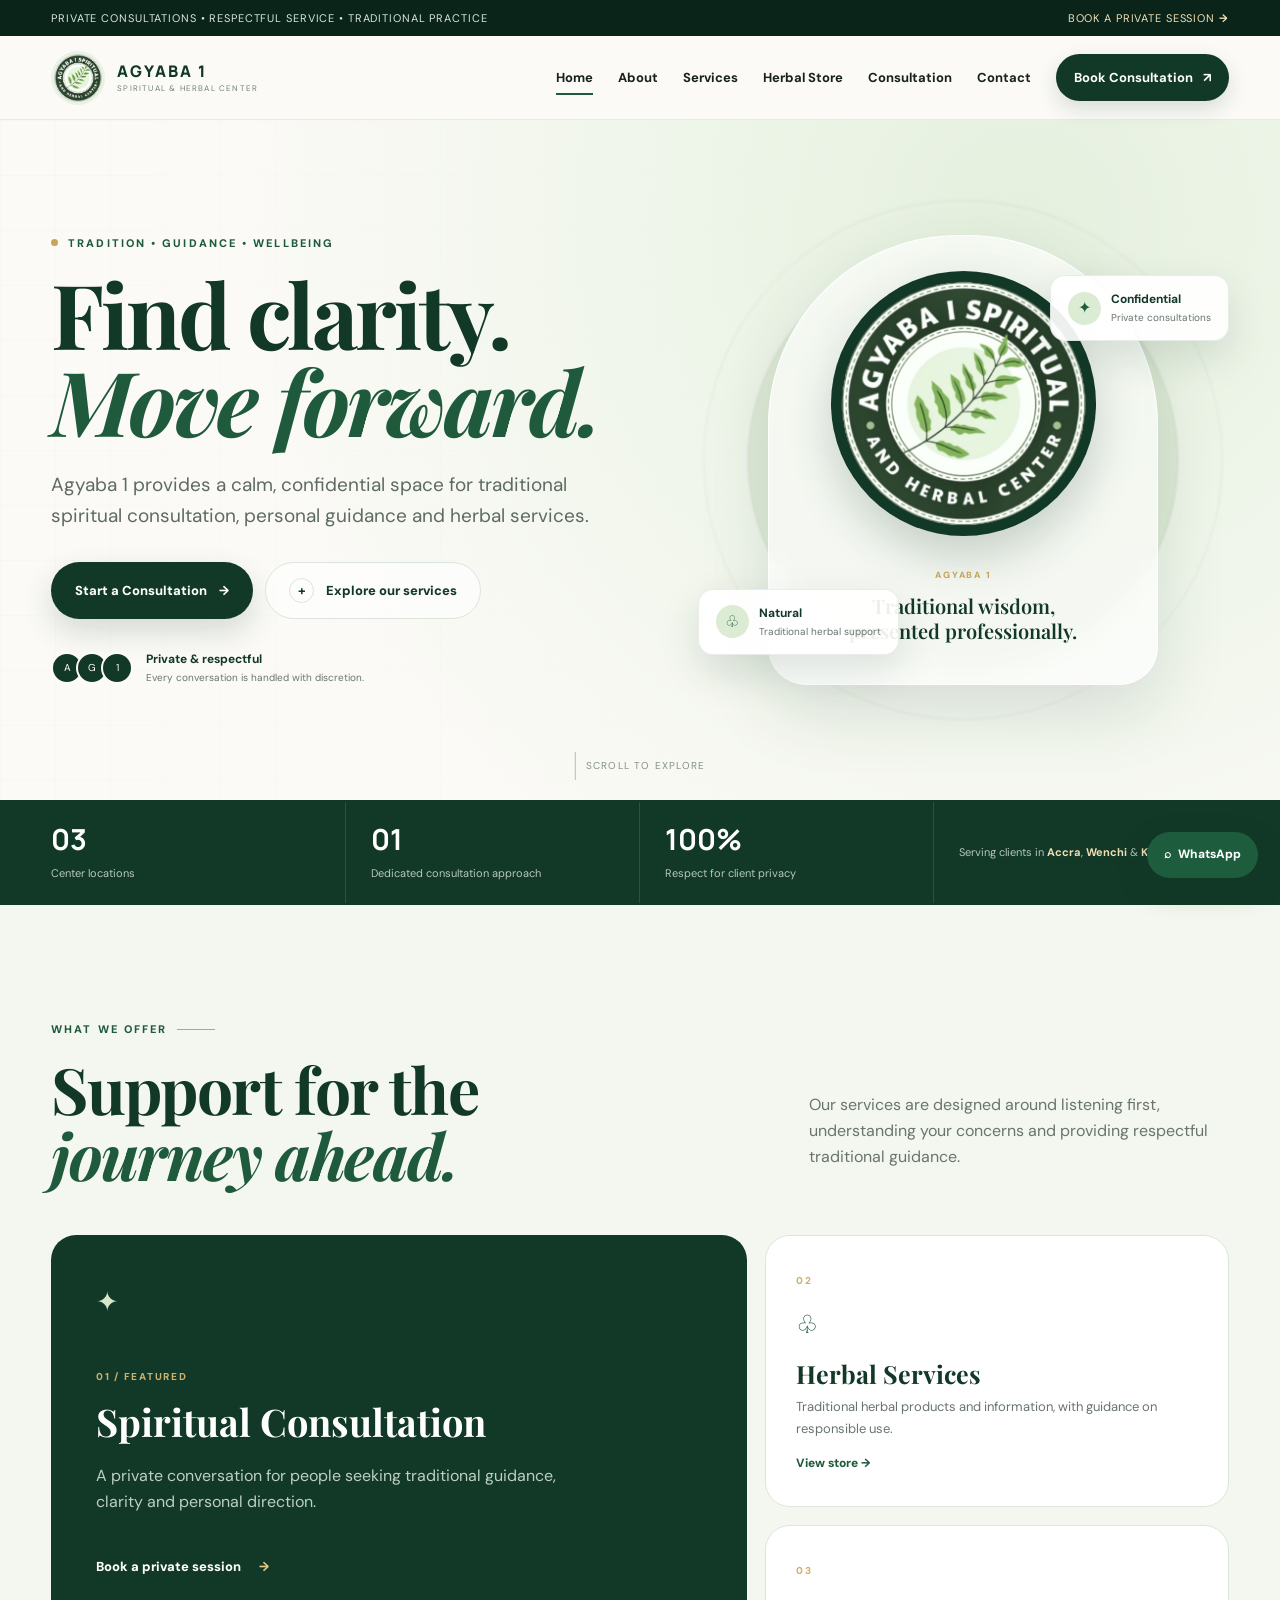
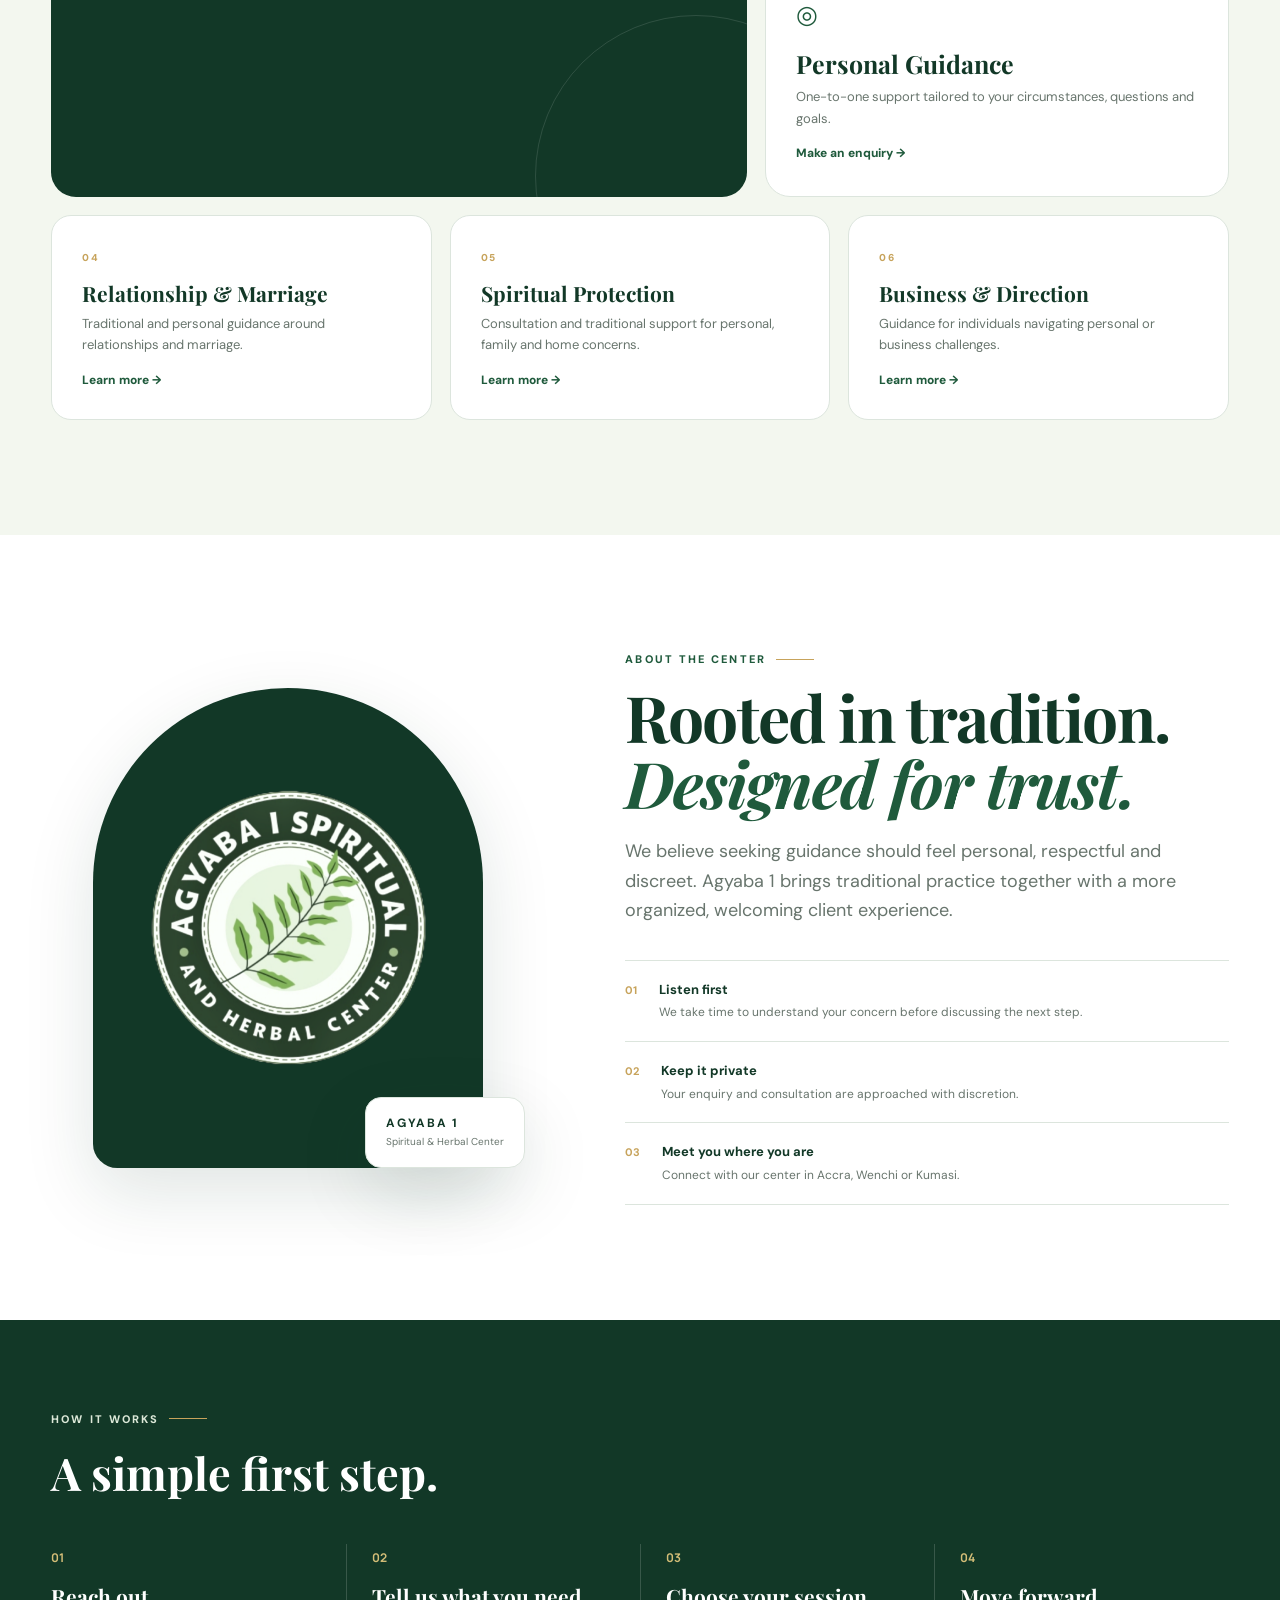
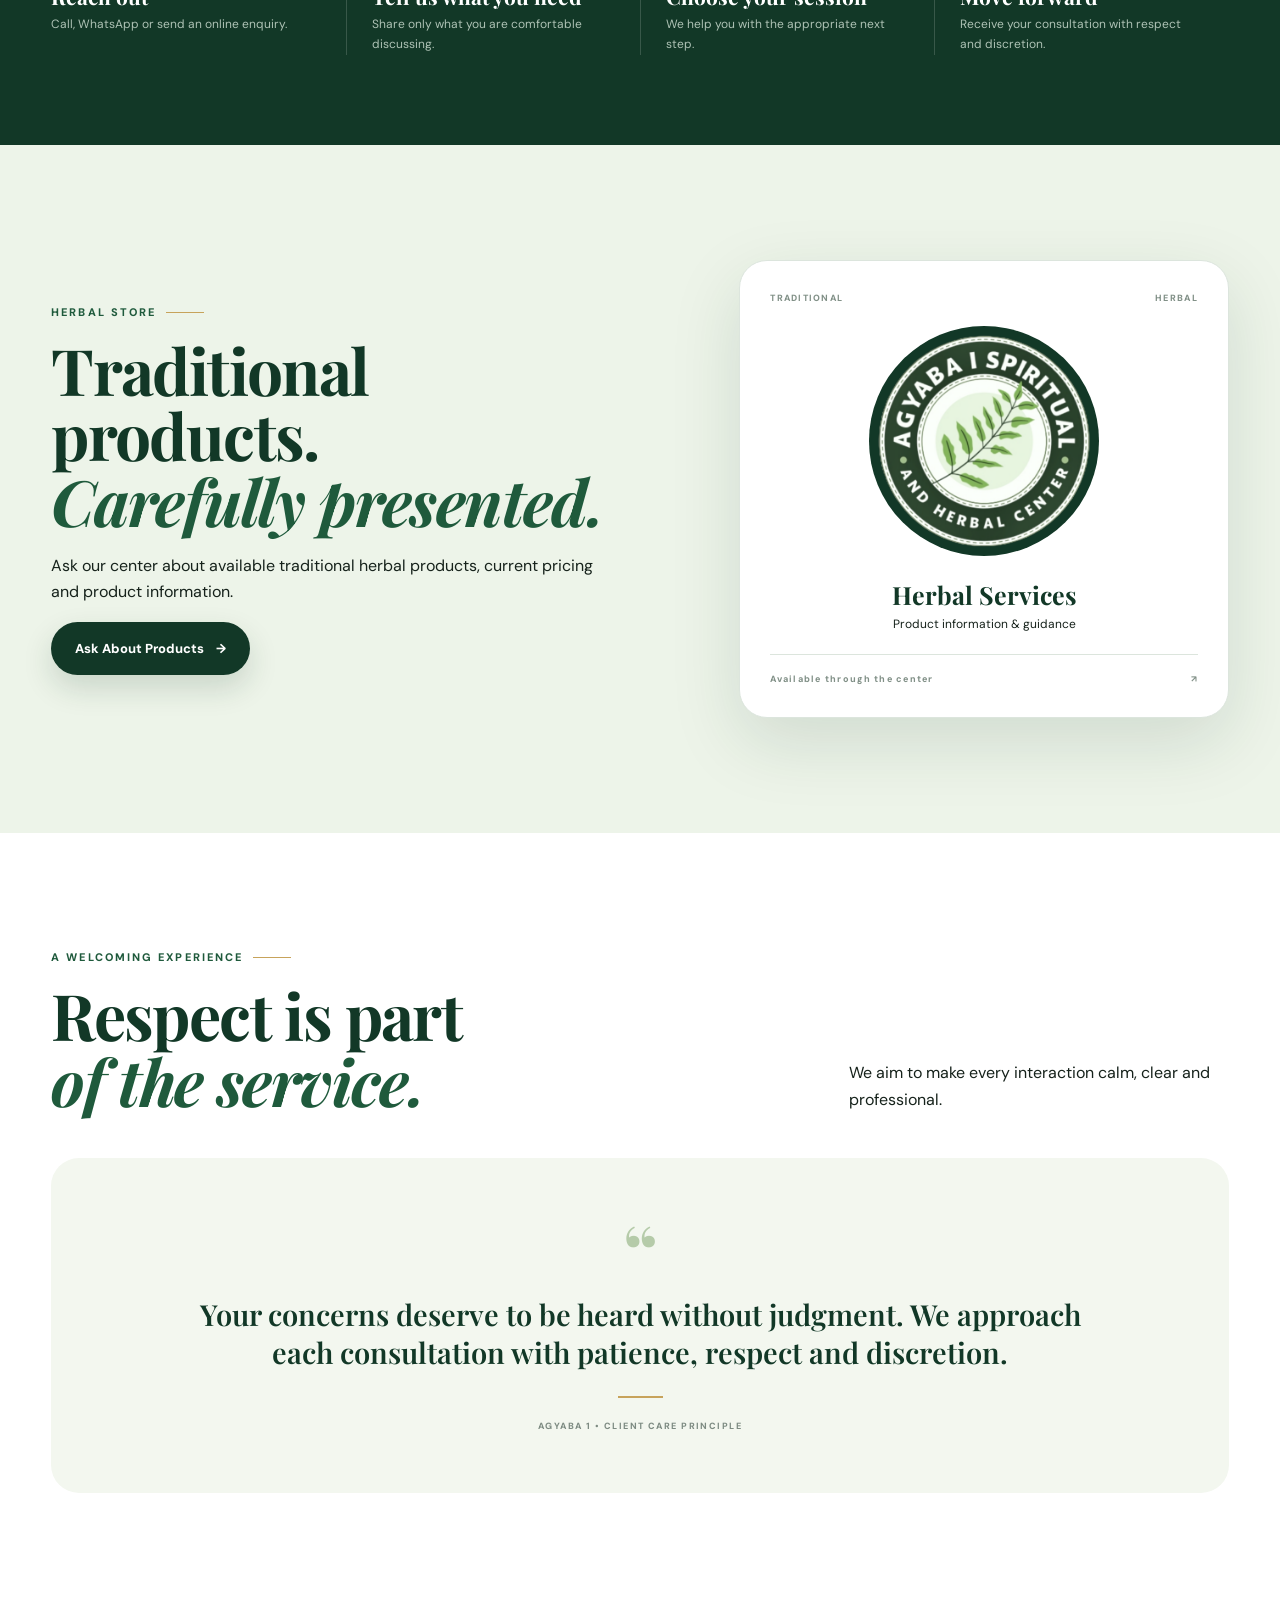
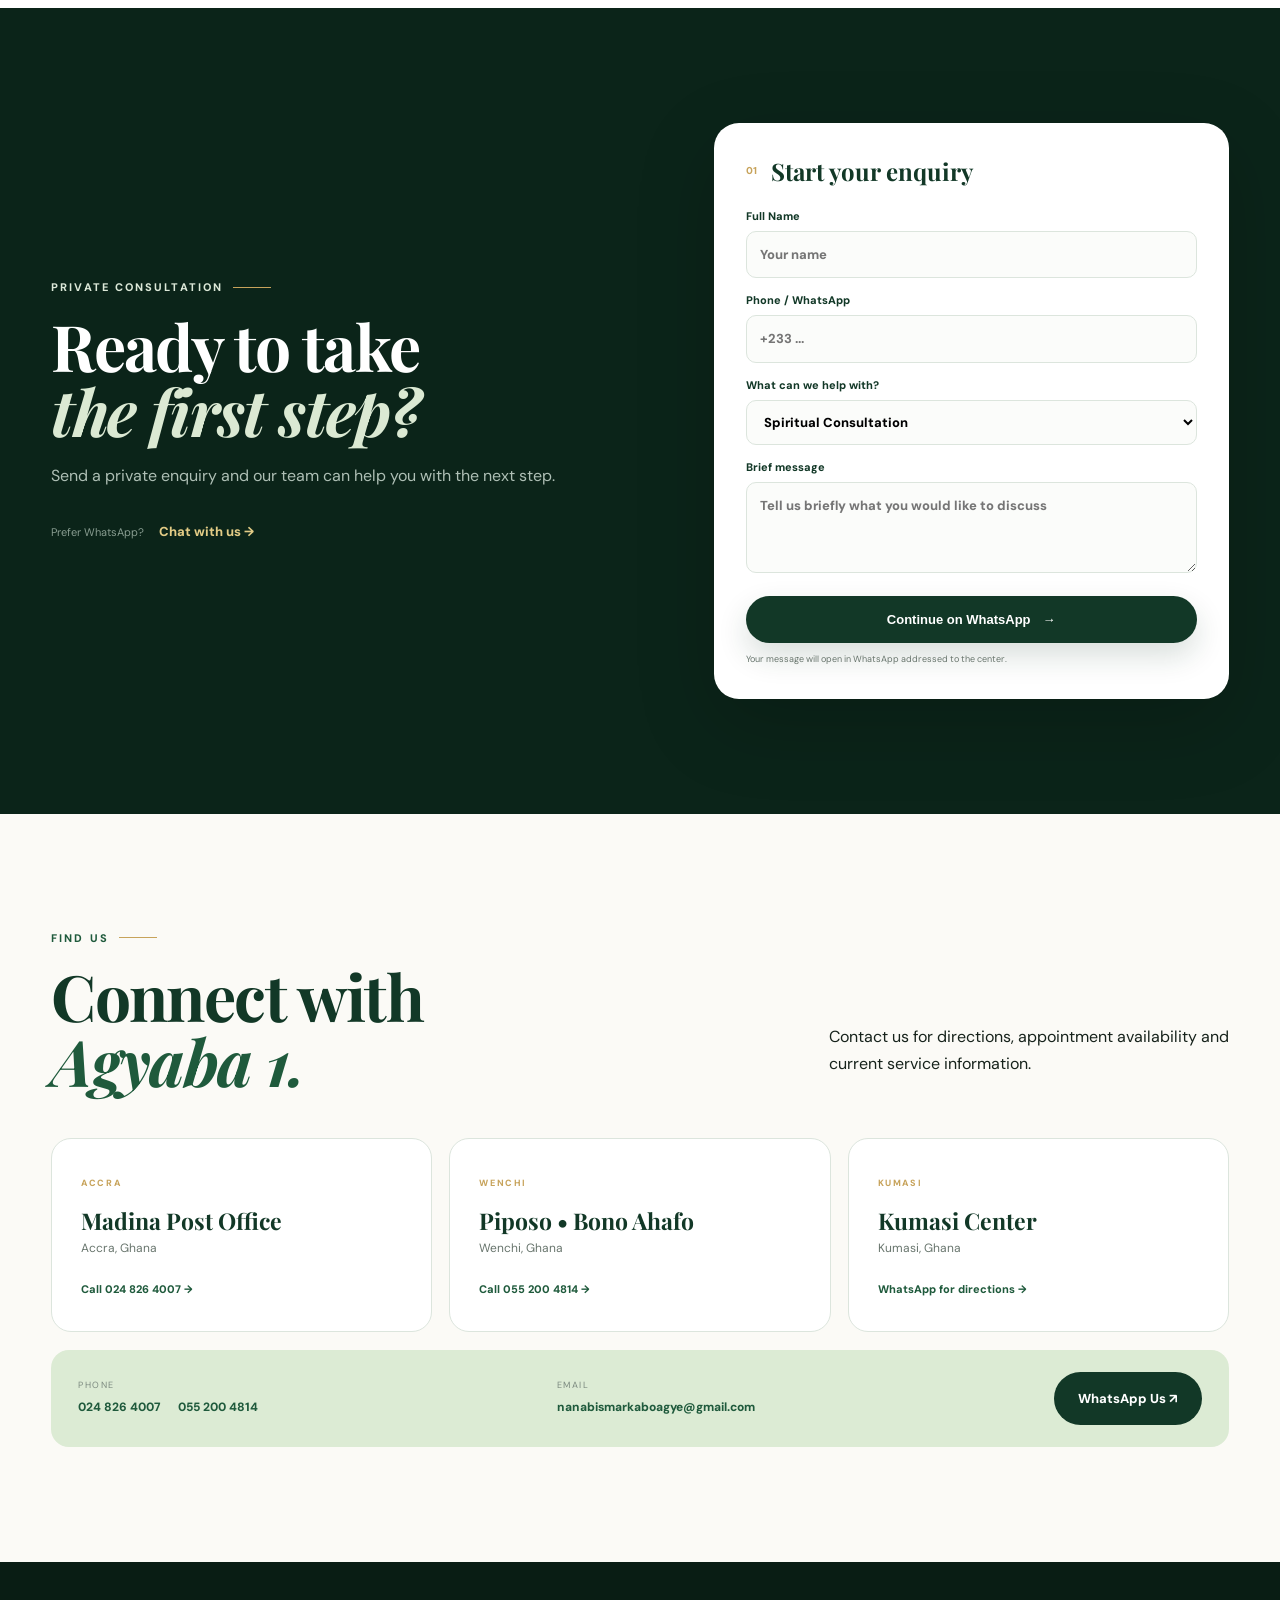
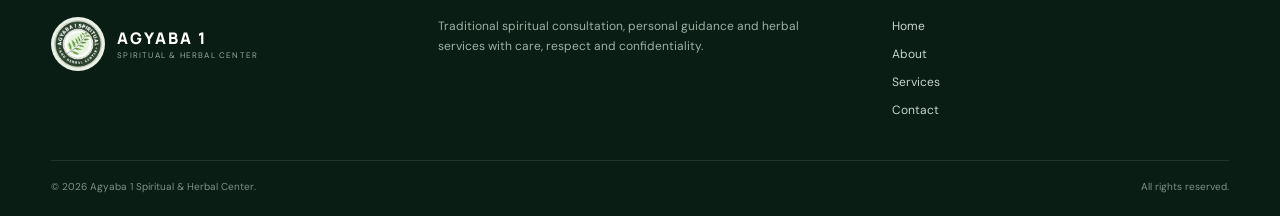
==== commit 36322085: "Add files via upload Fix premium homepage and logo" ====
--- a/index.html
+++ b/index.html
@@ -5,7 +5,7 @@
 <meta name="viewport" content="width=device-width, initial-scale=1.0">
 <meta name="description" content="Agyaba 1 Spiritual & Herbal Center — private traditional guidance, consultation and herbal services.">
 <title>Agyaba 1 | Spiritual & Herbal Center</title>
-<link rel="icon" type="image/png" href="assets/logo.png">
+<link rel="icon" type="image/png" href="logo.png">
 <link rel="preconnect" href="https://fonts.googleapis.com">
 <link rel="preconnect" href="https://fonts.gstatic.com" crossorigin>
 <link href="https://fonts.googleapis.com/css2?family=DM+Sans:wght@400;500;600;700&family=Manrope:wght@600;700;800&family=Playfair+Display:wght@600;700&display=swap" rel="stylesheet">
@@ -17,7 +17,7 @@
 <header class="site-header">
   <nav class="nav container">
     <a class="brand" href="#home" aria-label="Agyaba 1 home">
-      <span class="brand-mark"><img src="assets/logo.png" alt=""></span>
+      <span class="brand-mark"><img src="logo.png" alt=""></span>
       <span class="brand-text"><strong>AGYABA 1</strong><small>SPIRITUAL &amp; HERBAL CENTER</small></span>
     </a>
     <button class="menu-toggle" aria-label="Toggle navigation">☰</button>
@@ -49,7 +49,7 @@
     <div class="hero-visual">
       <div class="orb orb-one"></div><div class="orb orb-two"></div>
       <div class="hero-logo-card">
-        <div class="logo-ring"><img src="assets/logo.png" alt="Agyaba 1 Spiritual & Herbal Center"></div>
+        <div class="logo-ring"><img src="logo.png" alt="Agyaba 1 Spiritual & Herbal Center"></div>
         <div class="hero-card-copy"><span>AGYABA 1</span><h3>Traditional wisdom,<br>presented professionally.</h3></div>
       </div>
       <div class="floating-card card-top"><span class="mini-icon">✦</span><div><b>Confidential</b><small>Private consultations</small></div></div>
@@ -95,7 +95,7 @@
 <section id="about" class="section about">
   <div class="container about-grid">
     <div class="about-visual">
-      <div class="about-frame"><img src="assets/logo.png" alt="Agyaba 1 logo"></div>
+      <div class="about-frame"><img src="logo.png" alt="Agyaba 1 logo"></div>
       <div class="about-badge"><strong>AGYABA 1</strong><span>Spiritual &amp; Herbal Center</span></div>
     </div>
     <div class="about-copy">
@@ -126,7 +126,7 @@
 <section id="store" class="section store">
   <div class="container store-grid">
     <div class="store-copy"><div class="section-kicker">HERBAL STORE <span></span></div><h2>Traditional products.<br><em>Carefully presented.</em></h2><p>Ask our center about available traditional herbal products, current pricing and product information.</p><a class="btn btn-primary" href="#contact">Ask About Products <span>→</span></a></div>
-    <div class="product-card"><div class="product-top"><span>TRADITIONAL</span><span>HERBAL</span></div><div class="product-logo"><img src="assets/logo.png" alt=""></div><h3>Herbal Services</h3><p>Product information &amp; guidance</p><div class="product-bottom"><span>Available through the center</span><b>↗</b></div></div>
+    <div class="product-card"><div class="product-top"><span>TRADITIONAL</span><span>HERBAL</span></div><div class="product-logo"><img src="logo.png" alt=""></div><h3>Herbal Services</h3><p>Product information &amp; guidance</p><div class="product-bottom"><span>Available through the center</span><b>↗</b></div></div>
   </div>
 </section>
 
@@ -166,7 +166,7 @@
 </section>
 </main>
 
-<footer><div class="container footer-top"><div class="brand footer-brand"><span class="brand-mark"><img src="assets/logo.png" alt=""></span><span class="brand-text"><strong>AGYABA 1</strong><small>SPIRITUAL &amp; HERBAL CENTER</small></span></div><p>Traditional spiritual consultation, personal guidance and herbal services with care, respect and confidentiality.</p><div class="footer-links"><a href="#home">Home</a><a href="#about">About</a><a href="#services">Services</a><a href="#contact">Contact</a></div></div><div class="container copyright"><span>© 2026 Agyaba 1 Spiritual &amp; Herbal Center.</span><span>All rights reserved.</span></div></footer>
+<footer><div class="container footer-top"><div class="brand footer-brand"><span class="brand-mark"><img src="logo.png" alt=""></span><span class="brand-text"><strong>AGYABA 1</strong><small>SPIRITUAL &amp; HERBAL CENTER</small></span></div><p>Traditional spiritual consultation, personal guidance and herbal services with care, respect and confidentiality.</p><div class="footer-links"><a href="#home">Home</a><a href="#about">About</a><a href="#services">Services</a><a href="#contact">Contact</a></div></div><div class="container copyright"><span>© 2026 Agyaba 1 Spiritual &amp; Herbal Center.</span><span>All rights reserved.</span></div></footer>
 
 <a class="floating-wa" href="https://wa.me/233248264007" target="_blank" rel="noopener" aria-label="Chat on WhatsApp">⌕<span>WhatsApp</span></a>
 <script src="script.js"></script>
--- a/styles.css
+++ b/styles.css
@@ -1 +1,3 @@
 :root{--forest:#123827;--forest2:#1f5a3c;--deep:#0b2419;--sage:#dcebd4;--pale:#f3f7ef;--cream:#fbfaf6;--paper:#fff;--ink:#16221b;--muted:#68756d;--line:#dce5dd;--gold:#c7a35b;--shadow:0 24px 70px rgba(18,56,39,.13)}*{box-sizing:border-box}html{scroll-behavior:smooth}body{margin:0;background:var(--cream);color:var(--ink);font-family:"DM Sans",sans-serif;line-height:1.65}a{text-decoration:none;color:inherit}.container{width:min(1180px,92%);margin:auto}.announcement{background:var(--deep);color:#d9e7dc;font-size:11px;letter-spacing:.08em;text-transform:uppercase}.announcement-inner{display:flex;justify-content:space-between;padding:9px 0}.announcement a{color:#f1e2b8}.site-header{height:84px;position:sticky;top:0;z-index:100;background:rgba(251,250,246,.88);backdrop-filter:blur(18px);border-bottom:1px solid rgba(18,56,39,.08)}.nav{height:100%;display:flex;align-items:center;justify-content:space-between}.brand{display:flex;align-items:center;gap:12px}.brand-mark{width:54px;height:54px;border-radius:50%;display:grid;place-items:center;background:#eaf2e5}.brand-mark img{width:48px;height:48px;object-fit:contain;border-radius:50%}.brand-text strong{display:block;font:800 16px "Manrope";letter-spacing:.12em;color:var(--forest)}.brand-text small{display:block;font-size:8px;letter-spacing:.15em;color:#728078}.nav-links{display:flex;align-items:center;gap:25px;font-size:13px;font-weight:700}.nav-links a:not(.nav-cta){position:relative}.nav-links a:not(.nav-cta):after{content:"";position:absolute;left:0;right:100%;bottom:-7px;height:2px;background:var(--forest2);transition:.25s}.nav-links a:not(.nav-cta):hover:after,.nav-links a.active:after{right:0}.nav-cta{background:var(--forest);color:white;padding:13px 18px;border-radius:999px;box-shadow:0 8px 20px rgba(18,56,39,.15)}.nav-cta span{margin-left:7px}.menu-toggle{display:none;border:0;background:none;font-size:27px;color:var(--forest)}.hero{min-height:680px;position:relative;overflow:hidden;background:radial-gradient(circle at 80% 15%,#e5f0de 0,#eef5e9 28%,#fbfaf6 66%)}.hero-pattern{position:absolute;inset:0;opacity:.35;background-image:linear-gradient(rgba(18,56,39,.04) 1px,transparent 1px),linear-gradient(90deg,rgba(18,56,39,.04) 1px,transparent 1px);background-size:55px 55px;mask-image:linear-gradient(90deg,black,transparent 80%)}.hero-inner{min-height:680px;display:grid;grid-template-columns:1.05fr .95fr;align-items:center;gap:60px;position:relative}.eyebrow,.section-kicker{font-size:11px;font-weight:800;letter-spacing:.19em;color:var(--forest2);display:flex;align-items:center;gap:10px}.eyebrow i{width:7px;height:7px;border-radius:50%;background:var(--gold);display:inline-block}.hero h1{font:700 clamp(58px,7vw,90px)/.97 "Playfair Display";color:var(--forest);margin:18px 0 25px;letter-spacing:-.035em}.hero h1 em,.section h2 em{font-style:italic;color:var(--forest2)}.hero-lead{font-size:19px;color:#5d6b62;max-width:650px}.hero-actions{display:flex;gap:12px;margin:31px 0}.btn{display:inline-flex;align-items:center;justify-content:center;gap:12px;padding:15px 23px;border-radius:999px;font-weight:800;font-size:13px;border:1px solid transparent}.btn-primary{background:var(--forest);color:#fff;box-shadow:0 13px 30px rgba(18,56,39,.16)}.btn-primary:hover{transform:translateY(-2px)}.btn-ghost{border-color:var(--line);background:rgba(255,255,255,.62);color:var(--forest)}.play{width:25px;height:25px;border:1px solid var(--line);border-radius:50%;display:grid;place-items:center}.hero-proof{display:flex;align-items:center;gap:13px}.avatars{display:flex}.avatars span{width:32px;height:32px;border-radius:50%;display:grid;place-items:center;background:var(--forest);color:#fff;border:2px solid var(--cream);font-size:10px;margin-left:-7px}.avatars span:first-child{margin-left:0}.hero-proof strong,.hero-proof small{display:block}.hero-proof strong{font-size:12px;color:var(--forest)}.hero-proof small{font-size:10px;color:var(--muted)}.hero-visual{height:560px;position:relative;display:grid;place-items:center}.orb{position:absolute;border-radius:50%;filter:blur(1px)}.orb-one{width:430px;height:430px;background:rgba(112,159,94,.12);border:1px solid rgba(18,56,39,.08)}.orb-two{width:520px;height:520px;border:1px solid rgba(18,56,39,.07)}.hero-logo-card{position:relative;width:390px;height:450px;background:rgba(255,255,255,.66);border:1px solid rgba(255,255,255,.9);border-radius:190px 190px 38px 38px;box-shadow:var(--shadow);backdrop-filter:blur(10px);display:flex;flex-direction:column;align-items:center;justify-content:center}.logo-ring{width:265px;height:265px;border-radius:50%;background:var(--forest);display:grid;place-items:center;box-shadow:0 22px 45px rgba(18,56,39,.2)}.logo-ring img{width:245px;height:245px;object-fit:contain;border-radius:50%}.hero-card-copy{text-align:center;margin-top:24px}.hero-card-copy span{font-size:9px;letter-spacing:.2em;color:var(--gold);font-weight:800}.hero-card-copy h3{font:600 20px/1.25 "Playfair Display";color:var(--forest);margin:6px 0}.floating-card{position:absolute;background:rgba(255,255,255,.92);border:1px solid rgba(18,56,39,.09);box-shadow:0 16px 40px rgba(18,56,39,.13);padding:14px 17px;border-radius:15px;display:flex;gap:10px;align-items:center;z-index:2}.floating-card b,.floating-card small{display:block}.floating-card b{font-size:12px;color:var(--forest)}.floating-card small{font-size:10px;color:var(--muted)}.mini-icon{width:33px;height:33px;border-radius:50%;display:grid;place-items:center;background:var(--sage);color:var(--forest2)}.card-top{right:0;top:95px}.card-bottom{left:0;bottom:85px}.scroll-cue{position:absolute;bottom:20px;left:50%;transform:translateX(-50%);font-size:10px;letter-spacing:.12em;text-transform:uppercase;color:#839087;display:flex;gap:10px;align-items:center}.scroll-cue span{width:1px;height:28px;background:#b4c0b7}.stats{background:var(--forest);color:white}.stats-grid{display:grid;grid-template-columns:repeat(4,1fr);align-items:center;min-height:105px}.stats-grid>div{padding:17px 25px;border-right:1px solid rgba(255,255,255,.12)}.stats-grid>div:first-child{padding-left:0}.stats-grid>div:last-child{border:0}.stats-grid strong{display:block;font:700 29px "Manrope"}.stats-grid span,.stats-note{font-size:11px;color:#b8c8be}.stats-note{line-height:1.7}.stats-note b{color:#f0dfb0}.section{padding:115px 0}.services{background:var(--pale)}.section-kicker span{display:inline-block;width:38px;height:1px;background:var(--gold)}.section-title-row{display:grid;grid-template-columns:1fr 420px;gap:80px;align-items:end;margin:18px 0 48px}.section h2{font:700 clamp(43px,5vw,65px)/1.02 "Playfair Display";letter-spacing:-.025em;color:var(--forest);margin:0}.section-title-row p{font-size:16px;color:var(--muted)}.service-feature{display:grid;grid-template-columns:1.2fr .8fr;gap:18px}.feature-main{min-height:390px;padding:45px;background:var(--forest);border-radius:25px;color:white;position:relative;overflow:hidden}.feature-main:after{content:"";position:absolute;width:320px;height:320px;border:1px solid rgba(255,255,255,.12);border-radius:50%;right:-110px;bottom:-140px}.feature-icon{font-size:27px;color:#d7e7c8}.service-number{font-size:10px;letter-spacing:.17em;font-weight:800;color:#cbb16d}.feature-main .service-number{display:block;margin:45px 0 10px}.feature-main h3{font:700 38px "Playfair Display";margin:0 0 10px}.feature-main p{max-width:500px;color:#bcd0c2}.arrow-link{display:inline-flex;gap:18px;margin-top:24px;color:white;font-weight:800;font-size:13px}.arrow-link span{color:#e3c982}.service-side{display:grid;grid-template-rows:1fr 1fr;gap:18px}.service-side article{background:white;border:1px solid var(--line);border-radius:25px;padding:30px;position:relative}.service-icon{font-size:25px;color:var(--forest2);margin:12px 0}.service-side h3{font:700 25px "Playfair Display";color:var(--forest);margin:0 0 6px}.service-side p,.service-grid p{font-size:13px;color:var(--muted);margin:0}.service-side a,.service-grid a{display:inline-block;margin-top:15px;color:var(--forest2);font-weight:800;font-size:12px}.service-grid{display:grid;grid-template-columns:repeat(3,1fr);gap:18px;margin-top:18px}.service-grid article{padding:27px 30px;background:white;border:1px solid var(--line);border-radius:20px}.service-grid article>span{font-size:10px;letter-spacing:.15em;color:var(--gold);font-weight:800}.service-grid h3{font:700 21px "Playfair Display";color:var(--forest);margin:10px 0 6px}.about{background:white}.about-grid{display:grid;grid-template-columns:.88fr 1.12fr;gap:100px;align-items:center}.about-visual{height:540px;position:relative;display:grid;place-items:center}.about-frame{width:390px;height:480px;background:var(--forest);border-radius:200px 200px 25px 25px;display:grid;place-items:center;box-shadow:var(--shadow)}.about-frame img{width:275px;height:275px;object-fit:contain}.about-badge{position:absolute;bottom:30px;right:0;background:white;border:1px solid var(--line);box-shadow:var(--shadow);border-radius:16px;padding:16px 20px}.about-badge strong,.about-badge span{display:block}.about-badge strong{font-size:12px;letter-spacing:.14em;color:var(--forest)}.about-badge span{font-size:10px;color:var(--muted)}.about-copy h2{margin:16px 0 22px}.large{font-size:18px;color:var(--muted);max-width:650px}.about-points{margin-top:34px;border-top:1px solid var(--line)}.about-points>div{display:flex;gap:22px;padding:18px 0;border-bottom:1px solid var(--line)}.about-points b{font-size:11px;color:var(--gold);padding-top:2px}.about-points strong,.about-points small{display:block}.about-points strong{color:var(--forest);font-size:13px}.about-points small{font-size:12px;color:var(--muted);margin-top:3px}.process{padding:90px 0;background:var(--forest);color:white}.section-kicker.light{color:#dce8d8}.process-heading h2{font:700 45px "Playfair Display";margin:14px 0 42px}.process-grid{display:grid;grid-template-columns:repeat(4,1fr);gap:0}.process-grid>div{padding:0 25px;border-left:1px solid rgba(255,255,255,.16)}.process-grid>div:first-child{padding-left:0;border-left:0}.process-grid span{color:#d3bd77;font:700 12px "Manrope"}.process-grid h3{color:white;font:700 21px "Playfair Display";margin:12px 0 5px}.process-grid p{color:#aec2b5;font-size:12px;margin:0}.store{background:#edf4e9}.store-grid{display:grid;grid-template-columns:1.1fr .9fr;gap:90px;align-items:center}.store-copy h2{margin:16px 0 20px}.store-copy p{max-width:550px}.product-card{background:white;border:1px solid var(--line);border-radius:28px;padding:30px;box-shadow:var(--shadow);text-align:center}.product-top,.product-bottom{display:flex;justify-content:space-between;font-size:9px;letter-spacing:.14em;font-weight:800;color:#819087}.product-logo{margin:20px auto 22px;width:230px;height:230px;background:var(--forest);border-radius:50%;display:grid;place-items:center}.product-logo img{width:212px;height:212px;object-fit:contain;border-radius:50%}.product-card h3{font:700 25px "Playfair Display";color:var(--forest);margin:0}.product-card p{font-size:12px;margin:4px 0 20px}.product-bottom{padding-top:17px;border-top:1px solid var(--line);text-align:left}.testimonials{background:white}.testimonial-head{display:grid;grid-template-columns:1fr 380px;gap:70px;align-items:end;margin:16px 0 45px}.testimonial-head p{margin:0}.quote-card{background:var(--pale);border-radius:28px;padding:55px 70px;text-align:center;position:relative}.quote-mark{font:700 75px/1 "Playfair Display";color:#b5cba9}.quote-card blockquote{font:600 29px/1.3 "Playfair Display";color:var(--forest);max-width:900px;margin:8px auto 25px}.quote-line{width:45px;height:2px;background:var(--gold);margin:0 auto 13px}.quote-card>span{font-size:9px;letter-spacing:.16em;font-weight:800;color:#7d8b82}.consultation{background:var(--deep);color:white}.consultation-wrap{display:grid;grid-template-columns:1fr .9fr;gap:90px;align-items:center}.consult-copy h2{color:white;margin:16px 0 20px}.consult-copy h2 em{color:#dbe9d3}.consult-copy p{color:#aebfb5;max-width:520px}.direct{margin-top:32px;display:flex;gap:15px;align-items:center}.direct span{font-size:11px;color:#899d91}.direct a{color:#e3cc86;font-weight:800;font-size:13px}.premium-form{background:white;color:var(--ink);border-radius:25px;padding:32px;box-shadow:0 25px 80px rgba(0,0,0,.18)}.form-title{display:flex;align-items:center;gap:14px;margin-bottom:20px}.form-title span{font-size:10px;color:var(--gold);font-weight:800}.form-title h3{font:700 24px "Playfair Display";color:var(--forest);margin:0}label{display:block;font-size:11px;font-weight:800;color:var(--forest);margin:13px 0}input,select,textarea{width:100%;border:1px solid var(--line);background:#fbfcfa;border-radius:10px;padding:12px 13px;margin-top:6px;font:inherit;font-size:13px;outline:none}input:focus,select:focus,textarea:focus{border-color:var(--forest2)}.premium-form .btn{width:100%;margin-top:5px}.premium-form small{display:block;font-size:9px;color:var(--muted);margin-top:9px}.contact{background:var(--cream)}.contact-head{display:grid;grid-template-columns:1fr 400px;gap:70px;align-items:end;margin:16px 0 45px}.location-grid{display:grid;grid-template-columns:repeat(3,1fr);gap:17px}.location-card{background:white;border:1px solid var(--line);padding:29px;border-radius:20px}.location-card>span{font-size:9px;letter-spacing:.18em;color:var(--gold);font-weight:800}.location-card h3{font:700 23px "Playfair Display";color:var(--forest);margin:10px 0 0}.location-card p{font-size:12px;color:var(--muted);margin:3px 0 17px}.location-card a{font-size:11px;color:var(--forest2);font-weight:800}.contact-strip{margin-top:18px;background:var(--sage);border-radius:18px;padding:22px 27px;display:flex;justify-content:space-between;align-items:center;gap:25px}.contact-strip small{display:block;font-size:9px;letter-spacing:.16em;color:#7b897f}.contact-strip a:not(.btn){font-weight:800;color:var(--forest2);font-size:12px;margin-right:18px}.btn-dark{background:var(--forest);color:white}.floating-wa{position:fixed;right:22px;bottom:22px;background:#1d5d3e;color:white;border-radius:999px;padding:13px 17px;z-index:90;box-shadow:0 12px 30px rgba(18,56,39,.28);font-weight:800;font-size:12px}.floating-wa span{margin-left:7px}footer{background:#091d14;color:#dbe7df;padding:55px 0 20px}.footer-top{display:grid;grid-template-columns:1fr 1.2fr 1fr;gap:50px;align-items:start}.footer-brand .brand-text strong{color:white}.footer-brand .brand-text small{color:#99aa9f}.footer-top p{color:#9eafa5;font-size:12px;margin:0}.footer-links{display:grid;gap:8px;font-size:12px;color:#c7d4cc}.copyright{border-top:1px solid rgba(255,255,255,.1);margin-top:40px;padding-top:18px;display:flex;justify-content:space-between;color:#7f9187;font-size:10px}@media(max-width:950px){.nav-links{display:none;position:absolute;top:76px;left:4%;right:4%;padding:18px;background:white;border:1px solid var(--line);border-radius:18px;box-shadow:var(--shadow);flex-direction:column;align-items:stretch}.nav-links.open{display:flex}.menu-toggle{display:block}.hero-inner,.about-grid,.store-grid,.consultation-wrap{grid-template-columns:1fr}.hero-inner{padding:65px 0}.hero{min-height:auto}.hero-visual{height:520px}.stats-grid{grid-template-columns:repeat(2,1fr)}.stats-grid>div:nth-child(2){border-right:0}.section-title-row,.testimonial-head,.contact-head{grid-template-columns:1fr;gap:20px}.service-feature{grid-template-columns:1fr}.process-grid{grid-template-columns:repeat(2,1fr);gap:30px}.process-grid>div:nth-child(3){border-left:0;padding-left:0}.location-grid{grid-template-columns:1fr}.footer-top{grid-template-columns:1fr}.consultation-wrap{gap:45px}}@media(max-width:600px){.announcement-inner span{display:none}.announcement-inner{justify-content:center}.site-header{height:76px}.brand-mark{width:47px;height:47px}.brand-mark img{width:43px;height:43px}.brand-text strong{font-size:13px}.brand-text small{font-size:7px}.hero h1{font-size:55px}.hero-lead{font-size:16px}.hero-actions{flex-direction:column}.hero-visual{height:420px}.hero-logo-card{width:285px;height:355px;border-radius:150px 150px 30px 30px}.logo-ring{width:185px;height:185px}.logo-ring img{width:172px;height:172px}.hero-card-copy{margin-top:15px}.hero-card-copy h3{font-size:17px}.floating-card{padding:10px 12px}.card-top{right:-3px;top:48px}.card-bottom{left:-3px;bottom:40px}.scroll-cue{display:none}.stats-grid{grid-template-columns:1fr 1fr}.stats-grid>div{padding:16px 10px!important}.stats-grid strong{font-size:23px}.section{padding:78px 0}.section h2{font-size:43px}.feature-main{padding:30px;min-height:350px}.feature-main h3{font-size:31px}.service-grid{grid-template-columns:1fr}.about-visual{height:420px}.about-frame{width:290px;height:380px}.about-frame img{width:210px;height:210px}.about-badge{right:4px;bottom:5px}.process-grid{grid-template-columns:1fr}.process-grid>div,.process-grid>div:nth-child(3){border-left:0;padding-left:0}.quote-card{padding:35px 22px}.quote-card blockquote{font-size:23px}.contact-strip{flex-direction:column;align-items:flex-start}.contact-strip a:not(.btn){display:block;margin:3px 0}.floating-wa{right:14px;bottom:14px}.copyright{display:block}.copyright span{display:block;margin:3px 0}}
+
+.logo-ring,.product-logo,.about-frame{overflow:hidden}.logo-ring img,.product-logo img,.about-frame img{background:transparent}
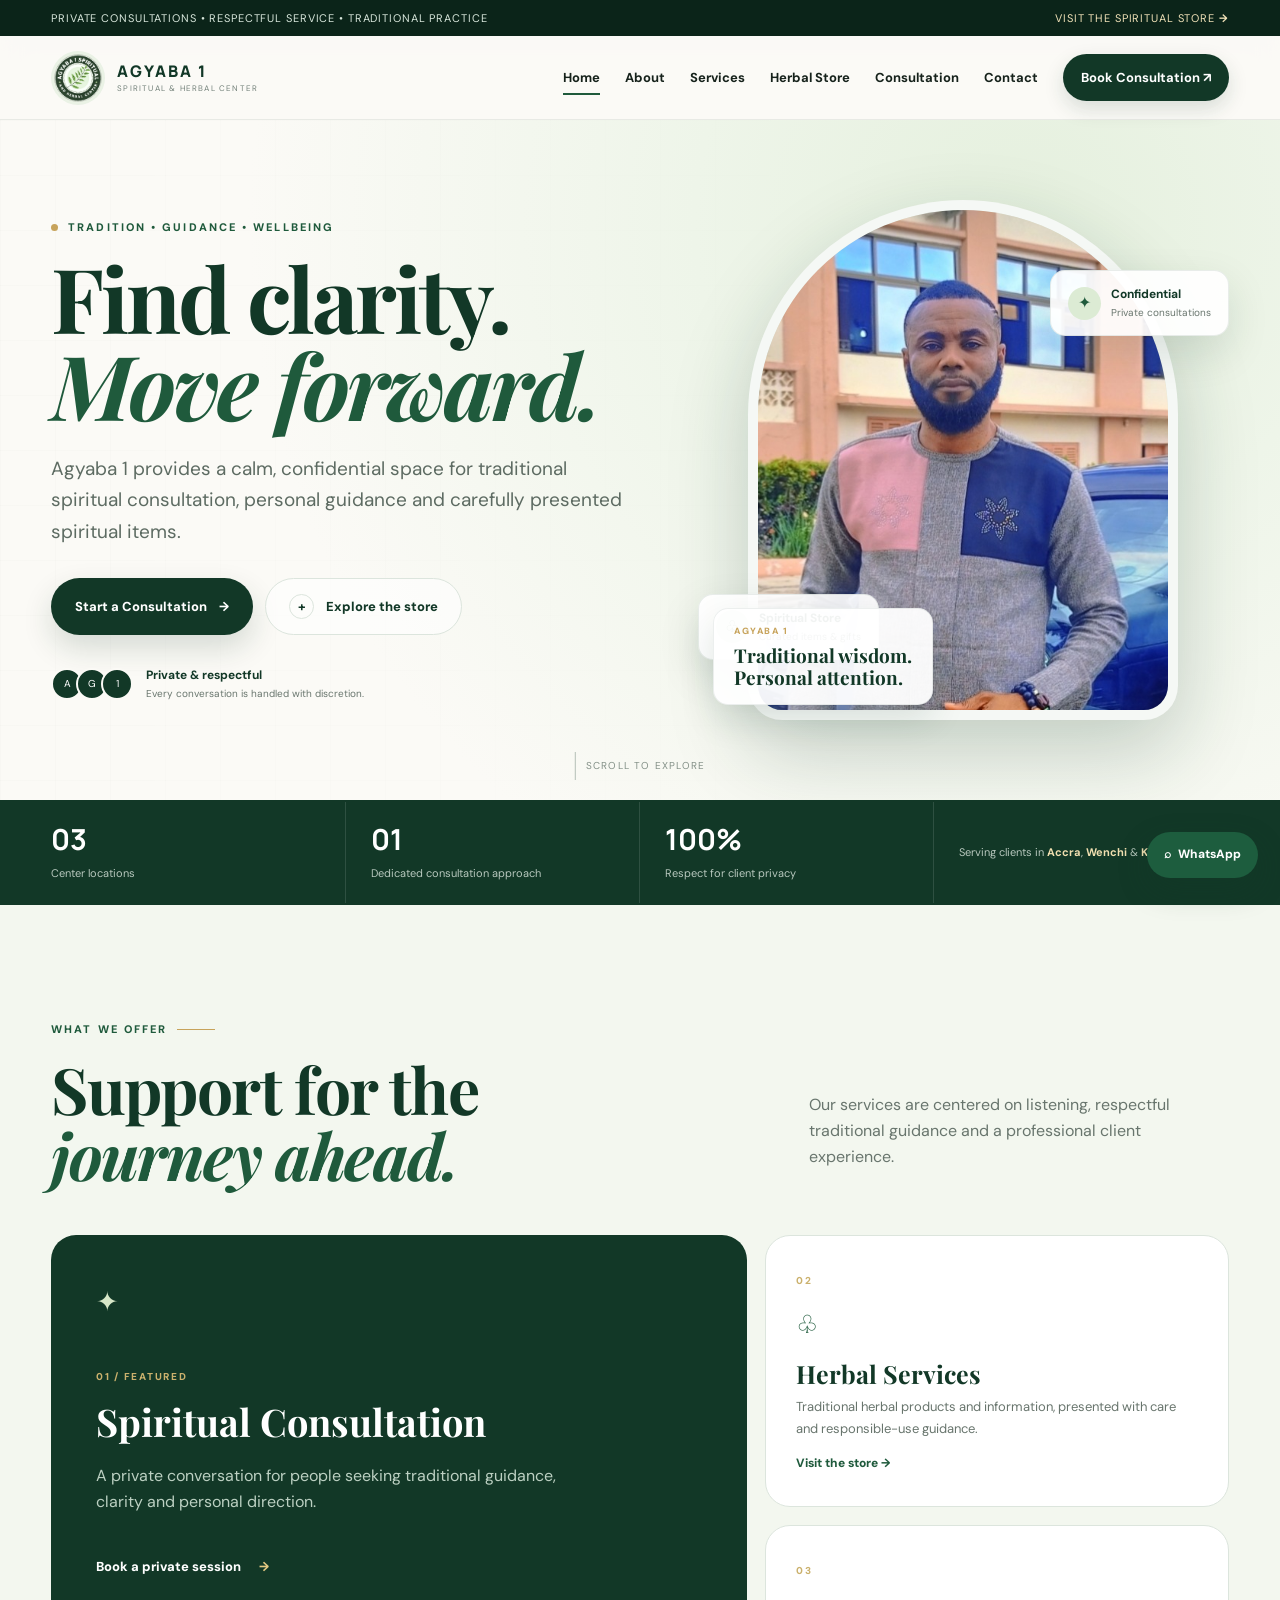
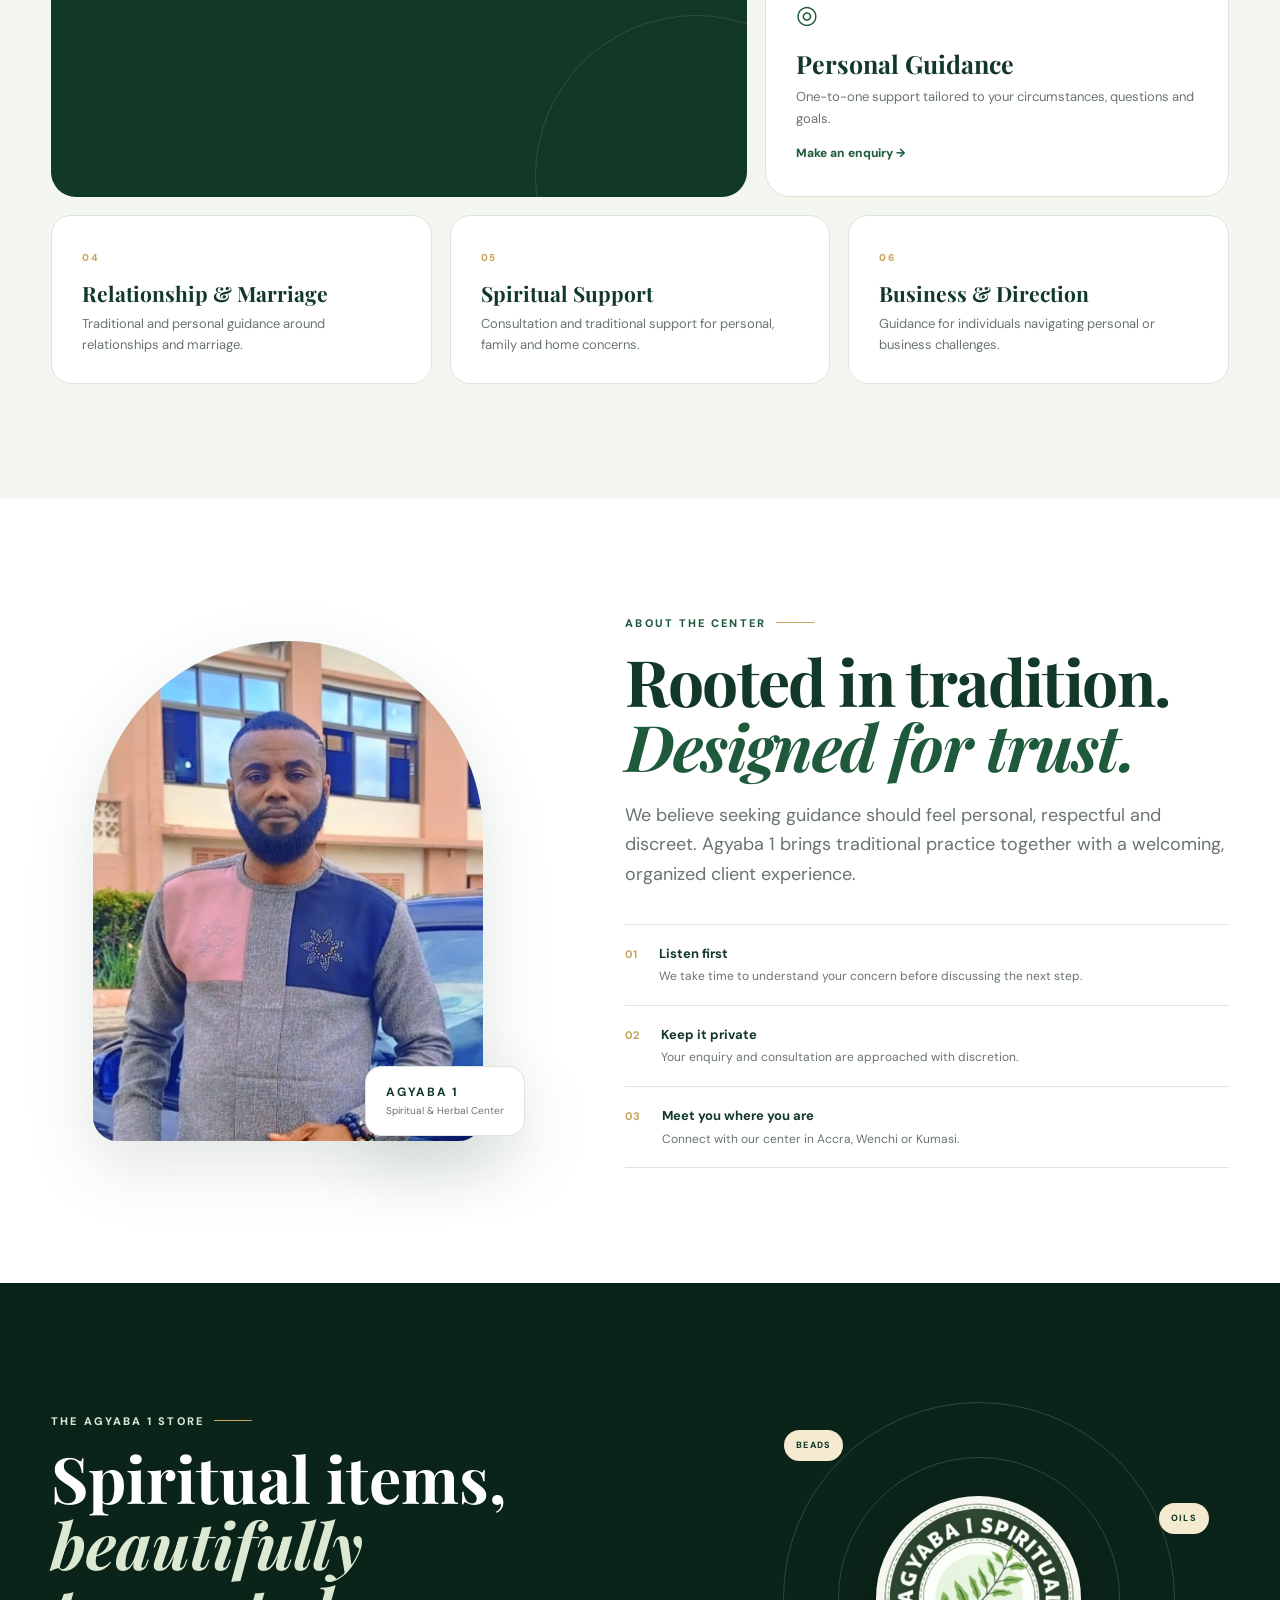
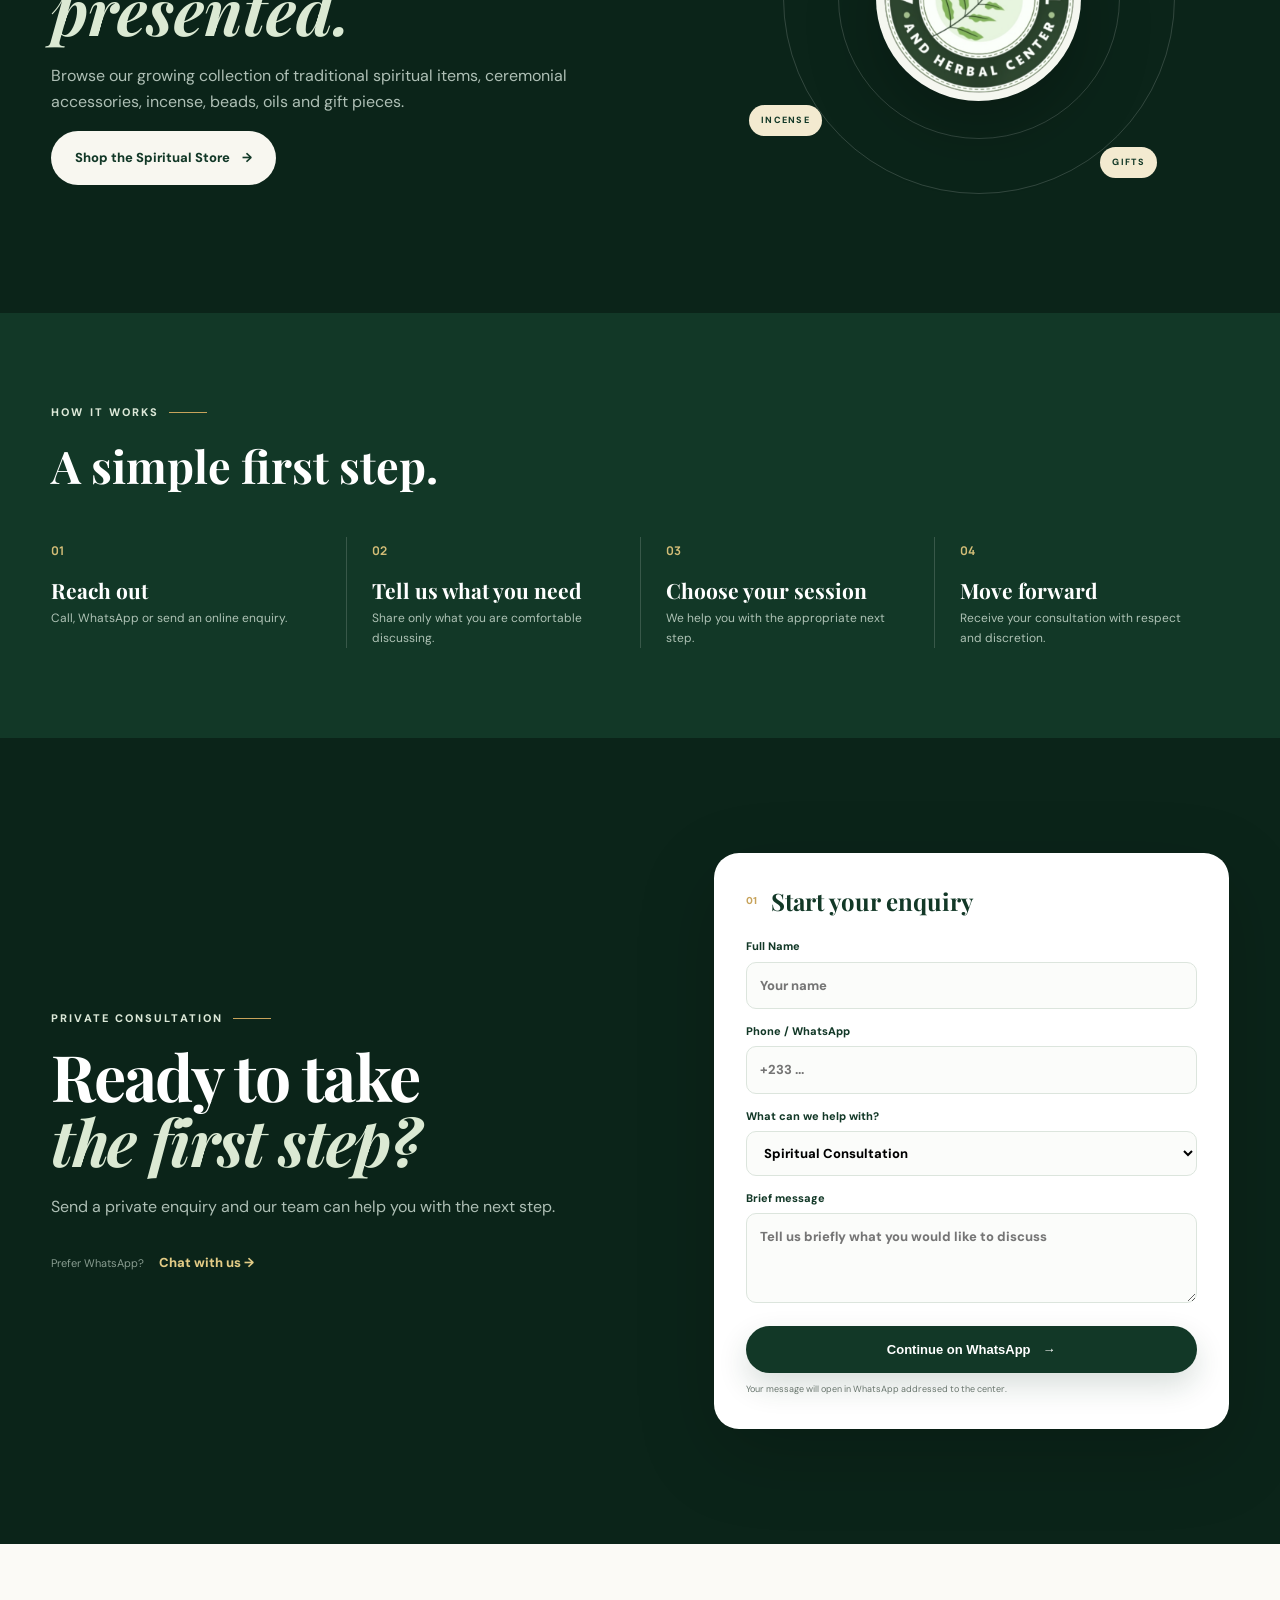
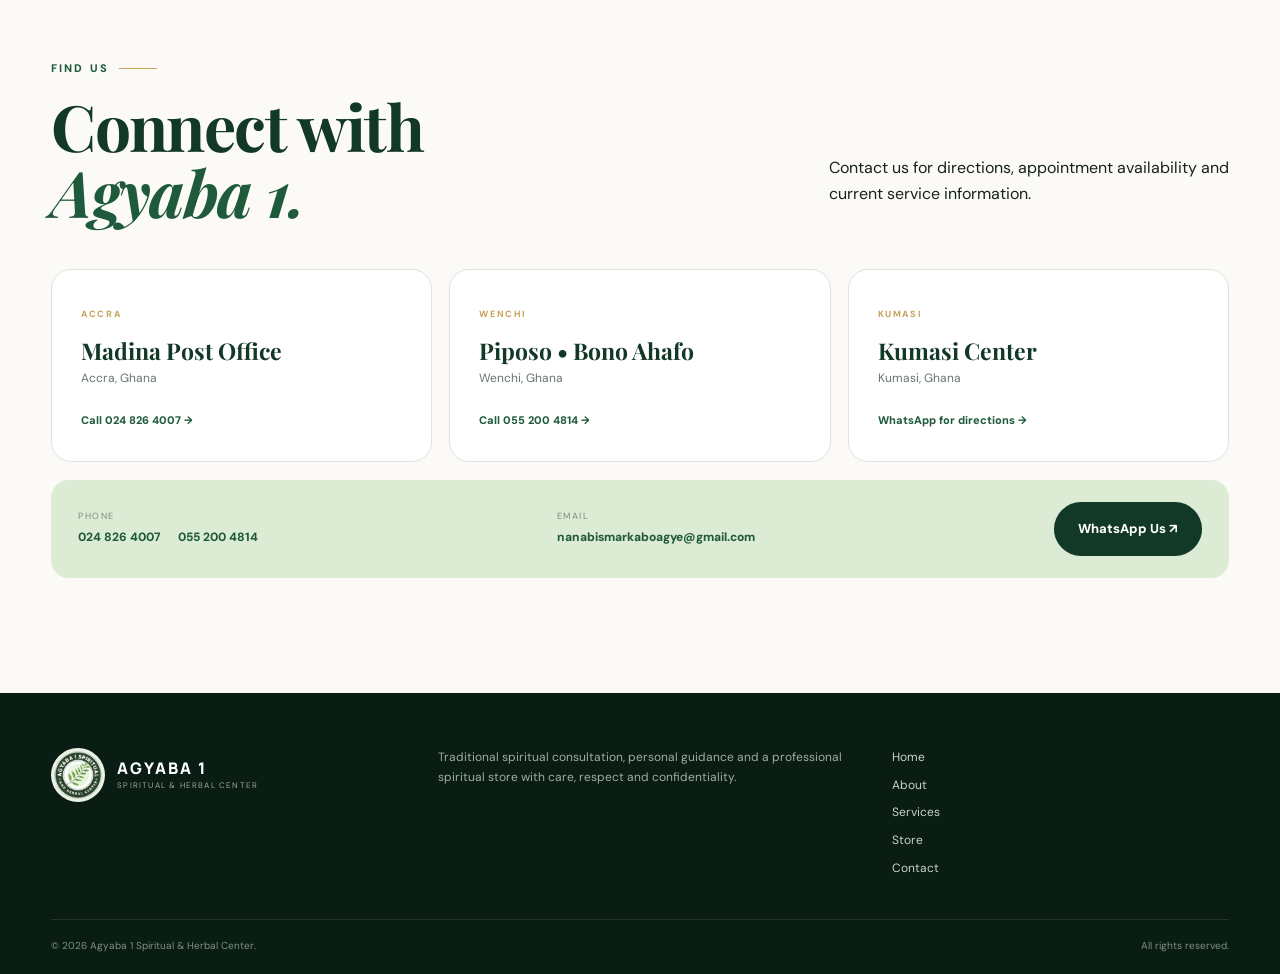
==== commit 1b42b632: "Add files via upload" ====
--- a/index.html
+++ b/index.html
@@ -1,174 +1,66 @@
 <!DOCTYPE html>
 <html lang="en">
 <head>
-<meta charset="UTF-8">
-<meta name="viewport" content="width=device-width, initial-scale=1.0">
-<meta name="description" content="Agyaba 1 Spiritual & Herbal Center — private traditional guidance, consultation and herbal services.">
+<meta charset="UTF-8"><meta name="viewport" content="width=device-width,initial-scale=1.0">
+<meta name="description" content="Agyaba 1 Spiritual & Herbal Center — traditional spiritual consultation, personal guidance and a professional spiritual store.">
 <title>Agyaba 1 | Spiritual & Herbal Center</title>
-<link rel="icon" type="image/png" href="logo.png">
-<link rel="preconnect" href="https://fonts.googleapis.com">
-<link rel="preconnect" href="https://fonts.gstatic.com" crossorigin>
+<link rel="icon" href="logo.png">
+<link rel="preconnect" href="https://fonts.googleapis.com"><link rel="preconnect" href="https://fonts.gstatic.com" crossorigin>
 <link href="https://fonts.googleapis.com/css2?family=DM+Sans:wght@400;500;600;700&family=Manrope:wght@600;700;800&family=Playfair+Display:wght@600;700&display=swap" rel="stylesheet">
 <link rel="stylesheet" href="styles.css">
 </head>
 <body>
-<div class="announcement"><div class="container announcement-inner"><span>Private consultations • Respectful service • Traditional practice</span><a href="#consultation">Book a private session <b>→</b></a></div></div>
+<div class="announcement"><div class="container announcement-inner"><span>Private consultations • Respectful service • Traditional practice</span><a href="store.html">Visit the Spiritual Store <b>→</b></a></div></div>
+<header class="site-header"><nav class="nav container">
+<a class="brand" href="index.html"><span class="brand-mark"><img src="logo.png" alt="Agyaba 1 logo"></span><span class="brand-text"><strong>AGYABA 1</strong><small>SPIRITUAL &amp; HERBAL CENTER</small></span></a>
+<button class="menu-toggle" aria-label="Open menu">☰</button>
+<div class="nav-links"><a class="active" href="index.html">Home</a><a href="#about">About</a><a href="#services">Services</a><a href="store.html">Herbal Store</a><a href="#consultation">Consultation</a><a href="#contact">Contact</a><a class="nav-cta" href="#consultation">Book Consultation ↗</a></div>
+</nav></header>
 
-<header class="site-header">
-  <nav class="nav container">
-    <a class="brand" href="#home" aria-label="Agyaba 1 home">
-      <span class="brand-mark"><img src="logo.png" alt=""></span>
-      <span class="brand-text"><strong>AGYABA 1</strong><small>SPIRITUAL &amp; HERBAL CENTER</small></span>
-    </a>
-    <button class="menu-toggle" aria-label="Toggle navigation">☰</button>
-    <div class="nav-links">
-      <a class="active" href="#home">Home</a><a href="#about">About</a><a href="#services">Services</a>
-      <a href="#store">Herbal Store</a><a href="#consultation">Consultation</a><a href="#contact">Contact</a>
-      <a class="nav-cta" href="#consultation">Book Consultation <span>↗</span></a>
-    </div>
-  </nav>
-</header>
-
-<main id="home">
+<main>
 <section class="hero">
-  <div class="hero-pattern"></div>
-  <div class="container hero-inner">
-    <div class="hero-copy">
-      <div class="eyebrow"><i></i> TRADITION • GUIDANCE • WELLBEING</div>
-      <h1>Find clarity.<br><em>Move forward.</em></h1>
-      <p class="hero-lead">Agyaba 1 provides a calm, confidential space for traditional spiritual consultation, personal guidance and herbal services.</p>
-      <div class="hero-actions">
-        <a class="btn btn-primary" href="#consultation">Start a Consultation <span>→</span></a>
-        <a class="btn btn-ghost" href="#services"><span class="play">+</span> Explore our services</a>
-      </div>
-      <div class="hero-proof">
-        <div class="avatars"><span>A</span><span>G</span><span>1</span></div>
-        <div><strong>Private &amp; respectful</strong><small>Every conversation is handled with discretion.</small></div>
-      </div>
-    </div>
-    <div class="hero-visual">
-      <div class="orb orb-one"></div><div class="orb orb-two"></div>
-      <div class="hero-logo-card">
-        <div class="logo-ring"><img src="logo.png" alt="Agyaba 1 Spiritual & Herbal Center"></div>
-        <div class="hero-card-copy"><span>AGYABA 1</span><h3>Traditional wisdom,<br>presented professionally.</h3></div>
-      </div>
-      <div class="floating-card card-top"><span class="mini-icon">✦</span><div><b>Confidential</b><small>Private consultations</small></div></div>
-      <div class="floating-card card-bottom"><span class="mini-icon leaf">♧</span><div><b>Natural</b><small>Traditional herbal support</small></div></div>
-    </div>
-  </div>
-  <div class="scroll-cue"><span></span> Scroll to explore</div>
+<div class="hero-pattern"></div><div class="container hero-inner">
+<div class="hero-copy"><div class="eyebrow"><i></i> TRADITION • GUIDANCE • WELLBEING</div>
+<h1>Find clarity.<br><em>Move forward.</em></h1>
+<p class="hero-lead">Agyaba 1 provides a calm, confidential space for traditional spiritual consultation, personal guidance and carefully presented spiritual items.</p>
+<div class="hero-actions"><a class="btn btn-primary" href="#consultation">Start a Consultation <span>→</span></a><a class="btn btn-ghost" href="store.html"><span class="play">+</span> Explore the store</a></div>
+<div class="hero-proof"><div class="avatars"><span>A</span><span>G</span><span>1</span></div><div><strong>Private &amp; respectful</strong><small>Every conversation is handled with discretion.</small></div></div>
+</div>
+<div class="hero-visual founder-hero">
+<div class="portrait-wrap"><img src="founder.jpg" alt="Agyaba 1 founder" class="founder-photo"></div>
+<div class="portrait-caption"><span>AGYABA 1</span><strong>Traditional wisdom.<br>Personal attention.</strong></div>
+<div class="floating-card card-top"><span class="mini-icon">✦</span><div><b>Confidential</b><small>Private consultations</small></div></div>
+<div class="floating-card card-bottom"><span class="mini-icon">♧</span><div><b>Spiritual Store</b><small>Curated items &amp; gifts</small></div></div>
+</div></div><div class="scroll-cue"><span></span> Scroll to explore</div>
 </section>
 
-<section class="stats">
-  <div class="container stats-grid">
-    <div><strong>03</strong><span>Center locations</span></div>
-    <div><strong>01</strong><span>Dedicated consultation approach</span></div>
-    <div><strong>100%</strong><span>Respect for client privacy</span></div>
-    <div class="stats-note">Serving clients in <b>Accra</b>, <b>Wenchi</b> &amp; <b>Kumasi</b></div>
-  </div>
-</section>
+<section class="stats"><div class="container stats-grid"><div><strong>03</strong><span>Center locations</span></div><div><strong>01</strong><span>Dedicated consultation approach</span></div><div><strong>100%</strong><span>Respect for client privacy</span></div><div class="stats-note">Serving clients in <b>Accra</b>, <b>Wenchi</b> &amp; <b>Kumasi</b></div></div></section>
 
-<section id="services" class="section services">
-  <div class="container">
-    <div class="section-kicker">WHAT WE OFFER <span></span></div>
-    <div class="section-title-row"><h2>Support for the<br><em>journey ahead.</em></h2><p>Our services are designed around listening first, understanding your concerns and providing respectful traditional guidance.</p></div>
-    <div class="service-feature">
-      <article class="feature-main">
-        <div class="feature-icon">✦</div><span class="service-number">01 / FEATURED</span>
-        <h3>Spiritual Consultation</h3>
-        <p>A private conversation for people seeking traditional guidance, clarity and personal direction.</p>
-        <a href="#consultation" class="arrow-link">Book a private session <span>→</span></a>
-      </article>
-      <div class="service-side">
-        <article><span class="service-number">02</span><div class="service-icon">♧</div><h3>Herbal Services</h3><p>Traditional herbal products and information, with guidance on responsible use.</p><a href="#store">View store →</a></article>
-        <article><span class="service-number">03</span><div class="service-icon">◎</div><h3>Personal Guidance</h3><p>One-to-one support tailored to your circumstances, questions and goals.</p><a href="#consultation">Make an enquiry →</a></article>
-      </div>
-    </div>
-    <div class="service-grid">
-      <article><span>04</span><h3>Relationship &amp; Marriage</h3><p>Traditional and personal guidance around relationships and marriage.</p><a href="#consultation">Learn more →</a></article>
-      <article><span>05</span><h3>Spiritual Protection</h3><p>Consultation and traditional support for personal, family and home concerns.</p><a href="#consultation">Learn more →</a></article>
-      <article><span>06</span><h3>Business &amp; Direction</h3><p>Guidance for individuals navigating personal or business challenges.</p><a href="#consultation">Learn more →</a></article>
-    </div>
-  </div>
-</section>
+<section id="services" class="section services"><div class="container">
+<div class="section-kicker">WHAT WE OFFER <span></span></div><div class="section-title-row"><h2>Support for the<br><em>journey ahead.</em></h2><p>Our services are centered on listening, respectful traditional guidance and a professional client experience.</p></div>
+<div class="service-feature"><article class="feature-main"><div class="feature-icon">✦</div><span class="service-number">01 / FEATURED</span><h3>Spiritual Consultation</h3><p>A private conversation for people seeking traditional guidance, clarity and personal direction.</p><a class="arrow-link" href="#consultation">Book a private session <span>→</span></a></article>
+<div class="service-side"><article><span class="service-number">02</span><div class="service-icon">♧</div><h3>Herbal Services</h3><p>Traditional herbal products and information, presented with care and responsible-use guidance.</p><a href="store.html">Visit the store →</a></article>
+<article><span class="service-number">03</span><div class="service-icon">◎</div><h3>Personal Guidance</h3><p>One-to-one support tailored to your circumstances, questions and goals.</p><a href="#consultation">Make an enquiry →</a></article></div></div>
+<div class="service-grid"><article><span>04</span><h3>Relationship &amp; Marriage</h3><p>Traditional and personal guidance around relationships and marriage.</p></article><article><span>05</span><h3>Spiritual Support</h3><p>Consultation and traditional support for personal, family and home concerns.</p></article><article><span>06</span><h3>Business &amp; Direction</h3><p>Guidance for individuals navigating personal or business challenges.</p></article></div>
+</div></section>
 
-<section id="about" class="section about">
-  <div class="container about-grid">
-    <div class="about-visual">
-      <div class="about-frame"><img src="logo.png" alt="Agyaba 1 logo"></div>
-      <div class="about-badge"><strong>AGYABA 1</strong><span>Spiritual &amp; Herbal Center</span></div>
-    </div>
-    <div class="about-copy">
-      <div class="section-kicker">ABOUT THE CENTER <span></span></div>
-      <h2>Rooted in tradition.<br><em>Designed for trust.</em></h2>
-      <p class="large">We believe seeking guidance should feel personal, respectful and discreet. Agyaba 1 brings traditional practice together with a more organized, welcoming client experience.</p>
-      <div class="about-points">
-        <div><b>01</b><span><strong>Listen first</strong><small>We take time to understand your concern before discussing the next step.</small></span></div>
-        <div><b>02</b><span><strong>Keep it private</strong><small>Your enquiry and consultation are approached with discretion.</small></span></div>
-        <div><b>03</b><span><strong>Meet you where you are</strong><small>Connect with our center in Accra, Wenchi or Kumasi.</small></span></div>
-      </div>
-    </div>
-  </div>
-</section>
+<section id="about" class="section about"><div class="container about-grid">
+<div class="about-visual founder-about"><div class="about-photo-frame"><img src="founder.jpg" alt="Agyaba 1 founder"></div><div class="about-badge"><strong>AGYABA 1</strong><span>Spiritual &amp; Herbal Center</span></div></div>
+<div class="about-copy"><div class="section-kicker">ABOUT THE CENTER <span></span></div><h2>Rooted in tradition.<br><em>Designed for trust.</em></h2><p class="large">We believe seeking guidance should feel personal, respectful and discreet. Agyaba 1 brings traditional practice together with a welcoming, organized client experience.</p>
+<div class="about-points"><div><b>01</b><span><strong>Listen first</strong><small>We take time to understand your concern before discussing the next step.</small></span></div><div><b>02</b><span><strong>Keep it private</strong><small>Your enquiry and consultation are approached with discretion.</small></span></div><div><b>03</b><span><strong>Meet you where you are</strong><small>Connect with our center in Accra, Wenchi or Kumasi.</small></span></div></div></div>
+</div></section>
 
-<section class="process">
-  <div class="container">
-    <div class="process-heading"><div class="section-kicker light">HOW IT WORKS <span></span></div><h2>A simple first step.</h2></div>
-    <div class="process-grid">
-      <div><span>01</span><h3>Reach out</h3><p>Call, WhatsApp or send an online enquiry.</p></div>
-      <div><span>02</span><h3>Tell us what you need</h3><p>Share only what you are comfortable discussing.</p></div>
-      <div><span>03</span><h3>Choose your session</h3><p>We help you with the appropriate next step.</p></div>
-      <div><span>04</span><h3>Move forward</h3><p>Receive your consultation with respect and discretion.</p></div>
-    </div>
-  </div>
-</section>
+<section class="store-teaser"><div class="container store-teaser-grid"><div><div class="section-kicker light">THE AGYABA 1 STORE <span></span></div><h2>Spiritual items,<br><em>beautifully presented.</em></h2><p>Browse our growing collection of traditional spiritual items, ceremonial accessories, incense, beads, oils and gift pieces.</p><a class="btn btn-light" href="store.html">Shop the Spiritual Store <span>→</span></a></div><div class="store-orbit"><div class="store-center"><img src="logo.png" alt=""></div><span class="orbit-tag tag1">BEADS</span><span class="orbit-tag tag2">OILS</span><span class="orbit-tag tag3">INCENSE</span><span class="orbit-tag tag4">GIFTS</span></div></div></section>
 
-<section id="store" class="section store">
-  <div class="container store-grid">
-    <div class="store-copy"><div class="section-kicker">HERBAL STORE <span></span></div><h2>Traditional products.<br><em>Carefully presented.</em></h2><p>Ask our center about available traditional herbal products, current pricing and product information.</p><a class="btn btn-primary" href="#contact">Ask About Products <span>→</span></a></div>
-    <div class="product-card"><div class="product-top"><span>TRADITIONAL</span><span>HERBAL</span></div><div class="product-logo"><img src="logo.png" alt=""></div><h3>Herbal Services</h3><p>Product information &amp; guidance</p><div class="product-bottom"><span>Available through the center</span><b>↗</b></div></div>
-  </div>
-</section>
+<section class="process"><div class="container"><div class="process-heading"><div class="section-kicker light">HOW IT WORKS <span></span></div><h2>A simple first step.</h2></div><div class="process-grid"><div><span>01</span><h3>Reach out</h3><p>Call, WhatsApp or send an online enquiry.</p></div><div><span>02</span><h3>Tell us what you need</h3><p>Share only what you are comfortable discussing.</p></div><div><span>03</span><h3>Choose your session</h3><p>We help you with the appropriate next step.</p></div><div><span>04</span><h3>Move forward</h3><p>Receive your consultation with respect and discretion.</p></div></div></div></section>
 
-<section class="section testimonials">
-  <div class="container">
-    <div class="section-kicker">A WELCOMING EXPERIENCE <span></span></div>
-    <div class="testimonial-head"><h2>Respect is part<br><em>of the service.</em></h2><p>We aim to make every interaction calm, clear and professional.</p></div>
-    <div class="quote-card"><div class="quote-mark">“</div><blockquote>Your concerns deserve to be heard without judgment. We approach each consultation with patience, respect and discretion.</blockquote><div class="quote-line"></div><span>AGYABA 1 • CLIENT CARE PRINCIPLE</span></div>
-  </div>
-</section>
+<section id="consultation" class="section consultation"><div class="container consultation-wrap"><div class="consult-copy"><div class="section-kicker light">PRIVATE CONSULTATION <span></span></div><h2>Ready to take<br><em>the first step?</em></h2><p>Send a private enquiry and our team can help you with the next step.</p><div class="direct"><span>Prefer WhatsApp?</span><a href="https://wa.me/233248264007" target="_blank" rel="noopener">Chat with us →</a></div></div>
+<form id="consultForm" class="premium-form"><div class="form-title"><span>01</span><h3>Start your enquiry</h3></div><label>Full Name<input name="name" required placeholder="Your name"></label><label>Phone / WhatsApp<input name="phone" required placeholder="+233 ..."></label><label>What can we help with?<select name="service"><option>Spiritual Consultation</option><option>Herbal Services</option><option>Personal Guidance</option><option>Relationship &amp; Marriage Support</option><option>Spiritual Support</option><option>Business &amp; Personal Direction</option></select></label><label>Brief message<textarea name="message" rows="3" placeholder="Tell us briefly what you would like to discuss"></textarea></label><button class="btn btn-primary" type="submit">Continue on WhatsApp <span>→</span></button><small>Your message will open in WhatsApp addressed to the center.</small></form></div></section>
 
-<section id="consultation" class="section consultation">
-  <div class="container consultation-wrap">
-    <div class="consult-copy"><div class="section-kicker light">PRIVATE CONSULTATION <span></span></div><h2>Ready to take<br><em>the first step?</em></h2><p>Send a private enquiry and our team can help you with the next step.</p><div class="direct"><span>Prefer WhatsApp?</span><a href="https://wa.me/233248264007" target="_blank" rel="noopener">Chat with us →</a></div></div>
-    <form id="consultForm" class="premium-form">
-      <div class="form-title"><span>01</span><h3>Start your enquiry</h3></div>
-      <label>Full Name<input name="name" required placeholder="Your name"></label>
-      <label>Phone / WhatsApp<input name="phone" required placeholder="+233 ..."></label>
-      <label>What can we help with?<select name="service"><option>Spiritual Consultation</option><option>Herbal Services</option><option>Personal Guidance</option><option>Relationship & Marriage Support</option><option>Spiritual Protection</option><option>Business & Personal Direction</option></select></label>
-      <label>Brief message<textarea name="message" rows="3" placeholder="Tell us briefly what you would like to discuss"></textarea></label>
-      <button class="btn btn-primary" type="submit">Continue on WhatsApp <span>→</span></button>
-      <small>Your message will open in WhatsApp addressed to the center.</small>
-    </form>
-  </div>
-</section>
-
-<section id="contact" class="section contact">
-  <div class="container">
-    <div class="section-kicker">FIND US <span></span></div><div class="contact-head"><h2>Connect with<br><em>Agyaba 1.</em></h2><p>Contact us for directions, appointment availability and current service information.</p></div>
-    <div class="location-grid">
-      <div class="location-card"><span>ACCRA</span><h3>Madina Post Office</h3><p>Accra, Ghana</p><a href="tel:+233248264007">Call 024 826 4007 →</a></div>
-      <div class="location-card"><span>WENCHI</span><h3>Piposo • Bono Ahafo</h3><p>Wenchi, Ghana</p><a href="tel:+233552004814">Call 055 200 4814 →</a></div>
-      <div class="location-card"><span>KUMASI</span><h3>Kumasi Center</h3><p>Kumasi, Ghana</p><a href="https://wa.me/233248264007" target="_blank" rel="noopener">WhatsApp for directions →</a></div>
-    </div>
-    <div class="contact-strip"><div><small>PHONE</small><a href="tel:+233248264007">024 826 4007</a><a href="tel:+233552004814">055 200 4814</a></div><div><small>EMAIL</small><a href="mailto:nanabismarkaboagye@gmail.com">nanabismarkaboagye@gmail.com</a></div><a class="btn btn-dark" href="https://wa.me/233248264007" target="_blank" rel="noopener">WhatsApp Us ↗</a></div>
-  </div>
-</section>
+<section id="contact" class="section contact"><div class="container"><div class="section-kicker">FIND US <span></span></div><div class="contact-head"><h2>Connect with<br><em>Agyaba 1.</em></h2><p>Contact us for directions, appointment availability and current service information.</p></div><div class="location-grid"><div class="location-card"><span>ACCRA</span><h3>Madina Post Office</h3><p>Accra, Ghana</p><a href="tel:+233248264007">Call 024 826 4007 →</a></div><div class="location-card"><span>WENCHI</span><h3>Piposo • Bono Ahafo</h3><p>Wenchi, Ghana</p><a href="tel:+233552004814">Call 055 200 4814 →</a></div><div class="location-card"><span>KUMASI</span><h3>Kumasi Center</h3><p>Kumasi, Ghana</p><a href="https://wa.me/233248264007" target="_blank" rel="noopener">WhatsApp for directions →</a></div></div>
+<div class="contact-strip"><div><small>PHONE</small><a href="tel:+233248264007">024 826 4007</a><a href="tel:+233552004814">055 200 4814</a></div><div><small>EMAIL</small><a href="mailto:nanabismarkaboagye@gmail.com">nanabismarkaboagye@gmail.com</a></div><a class="btn btn-dark" href="https://wa.me/233248264007" target="_blank" rel="noopener">WhatsApp Us ↗</a></div></div></section>
 </main>
-
-<footer><div class="container footer-top"><div class="brand footer-brand"><span class="brand-mark"><img src="logo.png" alt=""></span><span class="brand-text"><strong>AGYABA 1</strong><small>SPIRITUAL &amp; HERBAL CENTER</small></span></div><p>Traditional spiritual consultation, personal guidance and herbal services with care, respect and confidentiality.</p><div class="footer-links"><a href="#home">Home</a><a href="#about">About</a><a href="#services">Services</a><a href="#contact">Contact</a></div></div><div class="container copyright"><span>© 2026 Agyaba 1 Spiritual &amp; Herbal Center.</span><span>All rights reserved.</span></div></footer>
-
-<a class="floating-wa" href="https://wa.me/233248264007" target="_blank" rel="noopener" aria-label="Chat on WhatsApp">⌕<span>WhatsApp</span></a>
+<footer><div class="container footer-top"><div class="brand footer-brand"><span class="brand-mark"><img src="logo.png" alt=""></span><span class="brand-text"><strong>AGYABA 1</strong><small>SPIRITUAL &amp; HERBAL CENTER</small></span></div><p>Traditional spiritual consultation, personal guidance and a professional spiritual store with care, respect and confidentiality.</p><div class="footer-links"><a href="index.html">Home</a><a href="#about">About</a><a href="#services">Services</a><a href="store.html">Store</a><a href="#contact">Contact</a></div></div><div class="container copyright"><span>© 2026 Agyaba 1 Spiritual &amp; Herbal Center.</span><span>All rights reserved.</span></div></footer>
+<a class="floating-wa" href="https://wa.me/233248264007" target="_blank" rel="noopener">⌕<span>WhatsApp</span></a>
 <script src="script.js"></script>
-</body>
-</html>
+</body></html>
--- a/styles.css
+++ b/styles.css
@@ -1,3 +1,8 @@
 :root{--forest:#123827;--forest2:#1f5a3c;--deep:#0b2419;--sage:#dcebd4;--pale:#f3f7ef;--cream:#fbfaf6;--paper:#fff;--ink:#16221b;--muted:#68756d;--line:#dce5dd;--gold:#c7a35b;--shadow:0 24px 70px rgba(18,56,39,.13)}*{box-sizing:border-box}html{scroll-behavior:smooth}body{margin:0;background:var(--cream);color:var(--ink);font-family:"DM Sans",sans-serif;line-height:1.65}a{text-decoration:none;color:inherit}.container{width:min(1180px,92%);margin:auto}.announcement{background:var(--deep);color:#d9e7dc;font-size:11px;letter-spacing:.08em;text-transform:uppercase}.announcement-inner{display:flex;justify-content:space-between;padding:9px 0}.announcement a{color:#f1e2b8}.site-header{height:84px;position:sticky;top:0;z-index:100;background:rgba(251,250,246,.88);backdrop-filter:blur(18px);border-bottom:1px solid rgba(18,56,39,.08)}.nav{height:100%;display:flex;align-items:center;justify-content:space-between}.brand{display:flex;align-items:center;gap:12px}.brand-mark{width:54px;height:54px;border-radius:50%;display:grid;place-items:center;background:#eaf2e5}.brand-mark img{width:48px;height:48px;object-fit:contain;border-radius:50%}.brand-text strong{display:block;font:800 16px "Manrope";letter-spacing:.12em;color:var(--forest)}.brand-text small{display:block;font-size:8px;letter-spacing:.15em;color:#728078}.nav-links{display:flex;align-items:center;gap:25px;font-size:13px;font-weight:700}.nav-links a:not(.nav-cta){position:relative}.nav-links a:not(.nav-cta):after{content:"";position:absolute;left:0;right:100%;bottom:-7px;height:2px;background:var(--forest2);transition:.25s}.nav-links a:not(.nav-cta):hover:after,.nav-links a.active:after{right:0}.nav-cta{background:var(--forest);color:white;padding:13px 18px;border-radius:999px;box-shadow:0 8px 20px rgba(18,56,39,.15)}.nav-cta span{margin-left:7px}.menu-toggle{display:none;border:0;background:none;font-size:27px;color:var(--forest)}.hero{min-height:680px;position:relative;overflow:hidden;background:radial-gradient(circle at 80% 15%,#e5f0de 0,#eef5e9 28%,#fbfaf6 66%)}.hero-pattern{position:absolute;inset:0;opacity:.35;background-image:linear-gradient(rgba(18,56,39,.04) 1px,transparent 1px),linear-gradient(90deg,rgba(18,56,39,.04) 1px,transparent 1px);background-size:55px 55px;mask-image:linear-gradient(90deg,black,transparent 80%)}.hero-inner{min-height:680px;display:grid;grid-template-columns:1.05fr .95fr;align-items:center;gap:60px;position:relative}.eyebrow,.section-kicker{font-size:11px;font-weight:800;letter-spacing:.19em;color:var(--forest2);display:flex;align-items:center;gap:10px}.eyebrow i{width:7px;height:7px;border-radius:50%;background:var(--gold);display:inline-block}.hero h1{font:700 clamp(58px,7vw,90px)/.97 "Playfair Display";color:var(--forest);margin:18px 0 25px;letter-spacing:-.035em}.hero h1 em,.section h2 em{font-style:italic;color:var(--forest2)}.hero-lead{font-size:19px;color:#5d6b62;max-width:650px}.hero-actions{display:flex;gap:12px;margin:31px 0}.btn{display:inline-flex;align-items:center;justify-content:center;gap:12px;padding:15px 23px;border-radius:999px;font-weight:800;font-size:13px;border:1px solid transparent}.btn-primary{background:var(--forest);color:#fff;box-shadow:0 13px 30px rgba(18,56,39,.16)}.btn-primary:hover{transform:translateY(-2px)}.btn-ghost{border-color:var(--line);background:rgba(255,255,255,.62);color:var(--forest)}.play{width:25px;height:25px;border:1px solid var(--line);border-radius:50%;display:grid;place-items:center}.hero-proof{display:flex;align-items:center;gap:13px}.avatars{display:flex}.avatars span{width:32px;height:32px;border-radius:50%;display:grid;place-items:center;background:var(--forest);color:#fff;border:2px solid var(--cream);font-size:10px;margin-left:-7px}.avatars span:first-child{margin-left:0}.hero-proof strong,.hero-proof small{display:block}.hero-proof strong{font-size:12px;color:var(--forest)}.hero-proof small{font-size:10px;color:var(--muted)}.hero-visual{height:560px;position:relative;display:grid;place-items:center}.orb{position:absolute;border-radius:50%;filter:blur(1px)}.orb-one{width:430px;height:430px;background:rgba(112,159,94,.12);border:1px solid rgba(18,56,39,.08)}.orb-two{width:520px;height:520px;border:1px solid rgba(18,56,39,.07)}.hero-logo-card{position:relative;width:390px;height:450px;background:rgba(255,255,255,.66);border:1px solid rgba(255,255,255,.9);border-radius:190px 190px 38px 38px;box-shadow:var(--shadow);backdrop-filter:blur(10px);display:flex;flex-direction:column;align-items:center;justify-content:center}.logo-ring{width:265px;height:265px;border-radius:50%;background:var(--forest);display:grid;place-items:center;box-shadow:0 22px 45px rgba(18,56,39,.2)}.logo-ring img{width:245px;height:245px;object-fit:contain;border-radius:50%}.hero-card-copy{text-align:center;margin-top:24px}.hero-card-copy span{font-size:9px;letter-spacing:.2em;color:var(--gold);font-weight:800}.hero-card-copy h3{font:600 20px/1.25 "Playfair Display";color:var(--forest);margin:6px 0}.floating-card{position:absolute;background:rgba(255,255,255,.92);border:1px solid rgba(18,56,39,.09);box-shadow:0 16px 40px rgba(18,56,39,.13);padding:14px 17px;border-radius:15px;display:flex;gap:10px;align-items:center;z-index:2}.floating-card b,.floating-card small{display:block}.floating-card b{font-size:12px;color:var(--forest)}.floating-card small{font-size:10px;color:var(--muted)}.mini-icon{width:33px;height:33px;border-radius:50%;display:grid;place-items:center;background:var(--sage);color:var(--forest2)}.card-top{right:0;top:95px}.card-bottom{left:0;bottom:85px}.scroll-cue{position:absolute;bottom:20px;left:50%;transform:translateX(-50%);font-size:10px;letter-spacing:.12em;text-transform:uppercase;color:#839087;display:flex;gap:10px;align-items:center}.scroll-cue span{width:1px;height:28px;background:#b4c0b7}.stats{background:var(--forest);color:white}.stats-grid{display:grid;grid-template-columns:repeat(4,1fr);align-items:center;min-height:105px}.stats-grid>div{padding:17px 25px;border-right:1px solid rgba(255,255,255,.12)}.stats-grid>div:first-child{padding-left:0}.stats-grid>div:last-child{border:0}.stats-grid strong{display:block;font:700 29px "Manrope"}.stats-grid span,.stats-note{font-size:11px;color:#b8c8be}.stats-note{line-height:1.7}.stats-note b{color:#f0dfb0}.section{padding:115px 0}.services{background:var(--pale)}.section-kicker span{display:inline-block;width:38px;height:1px;background:var(--gold)}.section-title-row{display:grid;grid-template-columns:1fr 420px;gap:80px;align-items:end;margin:18px 0 48px}.section h2{font:700 clamp(43px,5vw,65px)/1.02 "Playfair Display";letter-spacing:-.025em;color:var(--forest);margin:0}.section-title-row p{font-size:16px;color:var(--muted)}.service-feature{display:grid;grid-template-columns:1.2fr .8fr;gap:18px}.feature-main{min-height:390px;padding:45px;background:var(--forest);border-radius:25px;color:white;position:relative;overflow:hidden}.feature-main:after{content:"";position:absolute;width:320px;height:320px;border:1px solid rgba(255,255,255,.12);border-radius:50%;right:-110px;bottom:-140px}.feature-icon{font-size:27px;color:#d7e7c8}.service-number{font-size:10px;letter-spacing:.17em;font-weight:800;color:#cbb16d}.feature-main .service-number{display:block;margin:45px 0 10px}.feature-main h3{font:700 38px "Playfair Display";margin:0 0 10px}.feature-main p{max-width:500px;color:#bcd0c2}.arrow-link{display:inline-flex;gap:18px;margin-top:24px;color:white;font-weight:800;font-size:13px}.arrow-link span{color:#e3c982}.service-side{display:grid;grid-template-rows:1fr 1fr;gap:18px}.service-side article{background:white;border:1px solid var(--line);border-radius:25px;padding:30px;position:relative}.service-icon{font-size:25px;color:var(--forest2);margin:12px 0}.service-side h3{font:700 25px "Playfair Display";color:var(--forest);margin:0 0 6px}.service-side p,.service-grid p{font-size:13px;color:var(--muted);margin:0}.service-side a,.service-grid a{display:inline-block;margin-top:15px;color:var(--forest2);font-weight:800;font-size:12px}.service-grid{display:grid;grid-template-columns:repeat(3,1fr);gap:18px;margin-top:18px}.service-grid article{padding:27px 30px;background:white;border:1px solid var(--line);border-radius:20px}.service-grid article>span{font-size:10px;letter-spacing:.15em;color:var(--gold);font-weight:800}.service-grid h3{font:700 21px "Playfair Display";color:var(--forest);margin:10px 0 6px}.about{background:white}.about-grid{display:grid;grid-template-columns:.88fr 1.12fr;gap:100px;align-items:center}.about-visual{height:540px;position:relative;display:grid;place-items:center}.about-frame{width:390px;height:480px;background:var(--forest);border-radius:200px 200px 25px 25px;display:grid;place-items:center;box-shadow:var(--shadow)}.about-frame img{width:275px;height:275px;object-fit:contain}.about-badge{position:absolute;bottom:30px;right:0;background:white;border:1px solid var(--line);box-shadow:var(--shadow);border-radius:16px;padding:16px 20px}.about-badge strong,.about-badge span{display:block}.about-badge strong{font-size:12px;letter-spacing:.14em;color:var(--forest)}.about-badge span{font-size:10px;color:var(--muted)}.about-copy h2{margin:16px 0 22px}.large{font-size:18px;color:var(--muted);max-width:650px}.about-points{margin-top:34px;border-top:1px solid var(--line)}.about-points>div{display:flex;gap:22px;padding:18px 0;border-bottom:1px solid var(--line)}.about-points b{font-size:11px;color:var(--gold);padding-top:2px}.about-points strong,.about-points small{display:block}.about-points strong{color:var(--forest);font-size:13px}.about-points small{font-size:12px;color:var(--muted);margin-top:3px}.process{padding:90px 0;background:var(--forest);color:white}.section-kicker.light{color:#dce8d8}.process-heading h2{font:700 45px "Playfair Display";margin:14px 0 42px}.process-grid{display:grid;grid-template-columns:repeat(4,1fr);gap:0}.process-grid>div{padding:0 25px;border-left:1px solid rgba(255,255,255,.16)}.process-grid>div:first-child{padding-left:0;border-left:0}.process-grid span{color:#d3bd77;font:700 12px "Manrope"}.process-grid h3{color:white;font:700 21px "Playfair Display";margin:12px 0 5px}.process-grid p{color:#aec2b5;font-size:12px;margin:0}.store{background:#edf4e9}.store-grid{display:grid;grid-template-columns:1.1fr .9fr;gap:90px;align-items:center}.store-copy h2{margin:16px 0 20px}.store-copy p{max-width:550px}.product-card{background:white;border:1px solid var(--line);border-radius:28px;padding:30px;box-shadow:var(--shadow);text-align:center}.product-top,.product-bottom{display:flex;justify-content:space-between;font-size:9px;letter-spacing:.14em;font-weight:800;color:#819087}.product-logo{margin:20px auto 22px;width:230px;height:230px;background:var(--forest);border-radius:50%;display:grid;place-items:center}.product-logo img{width:212px;height:212px;object-fit:contain;border-radius:50%}.product-card h3{font:700 25px "Playfair Display";color:var(--forest);margin:0}.product-card p{font-size:12px;margin:4px 0 20px}.product-bottom{padding-top:17px;border-top:1px solid var(--line);text-align:left}.testimonials{background:white}.testimonial-head{display:grid;grid-template-columns:1fr 380px;gap:70px;align-items:end;margin:16px 0 45px}.testimonial-head p{margin:0}.quote-card{background:var(--pale);border-radius:28px;padding:55px 70px;text-align:center;position:relative}.quote-mark{font:700 75px/1 "Playfair Display";color:#b5cba9}.quote-card blockquote{font:600 29px/1.3 "Playfair Display";color:var(--forest);max-width:900px;margin:8px auto 25px}.quote-line{width:45px;height:2px;background:var(--gold);margin:0 auto 13px}.quote-card>span{font-size:9px;letter-spacing:.16em;font-weight:800;color:#7d8b82}.consultation{background:var(--deep);color:white}.consultation-wrap{display:grid;grid-template-columns:1fr .9fr;gap:90px;align-items:center}.consult-copy h2{color:white;margin:16px 0 20px}.consult-copy h2 em{color:#dbe9d3}.consult-copy p{color:#aebfb5;max-width:520px}.direct{margin-top:32px;display:flex;gap:15px;align-items:center}.direct span{font-size:11px;color:#899d91}.direct a{color:#e3cc86;font-weight:800;font-size:13px}.premium-form{background:white;color:var(--ink);border-radius:25px;padding:32px;box-shadow:0 25px 80px rgba(0,0,0,.18)}.form-title{display:flex;align-items:center;gap:14px;margin-bottom:20px}.form-title span{font-size:10px;color:var(--gold);font-weight:800}.form-title h3{font:700 24px "Playfair Display";color:var(--forest);margin:0}label{display:block;font-size:11px;font-weight:800;color:var(--forest);margin:13px 0}input,select,textarea{width:100%;border:1px solid var(--line);background:#fbfcfa;border-radius:10px;padding:12px 13px;margin-top:6px;font:inherit;font-size:13px;outline:none}input:focus,select:focus,textarea:focus{border-color:var(--forest2)}.premium-form .btn{width:100%;margin-top:5px}.premium-form small{display:block;font-size:9px;color:var(--muted);margin-top:9px}.contact{background:var(--cream)}.contact-head{display:grid;grid-template-columns:1fr 400px;gap:70px;align-items:end;margin:16px 0 45px}.location-grid{display:grid;grid-template-columns:repeat(3,1fr);gap:17px}.location-card{background:white;border:1px solid var(--line);padding:29px;border-radius:20px}.location-card>span{font-size:9px;letter-spacing:.18em;color:var(--gold);font-weight:800}.location-card h3{font:700 23px "Playfair Display";color:var(--forest);margin:10px 0 0}.location-card p{font-size:12px;color:var(--muted);margin:3px 0 17px}.location-card a{font-size:11px;color:var(--forest2);font-weight:800}.contact-strip{margin-top:18px;background:var(--sage);border-radius:18px;padding:22px 27px;display:flex;justify-content:space-between;align-items:center;gap:25px}.contact-strip small{display:block;font-size:9px;letter-spacing:.16em;color:#7b897f}.contact-strip a:not(.btn){font-weight:800;color:var(--forest2);font-size:12px;margin-right:18px}.btn-dark{background:var(--forest);color:white}.floating-wa{position:fixed;right:22px;bottom:22px;background:#1d5d3e;color:white;border-radius:999px;padding:13px 17px;z-index:90;box-shadow:0 12px 30px rgba(18,56,39,.28);font-weight:800;font-size:12px}.floating-wa span{margin-left:7px}footer{background:#091d14;color:#dbe7df;padding:55px 0 20px}.footer-top{display:grid;grid-template-columns:1fr 1.2fr 1fr;gap:50px;align-items:start}.footer-brand .brand-text strong{color:white}.footer-brand .brand-text small{color:#99aa9f}.footer-top p{color:#9eafa5;font-size:12px;margin:0}.footer-links{display:grid;gap:8px;font-size:12px;color:#c7d4cc}.copyright{border-top:1px solid rgba(255,255,255,.1);margin-top:40px;padding-top:18px;display:flex;justify-content:space-between;color:#7f9187;font-size:10px}@media(max-width:950px){.nav-links{display:none;position:absolute;top:76px;left:4%;right:4%;padding:18px;background:white;border:1px solid var(--line);border-radius:18px;box-shadow:var(--shadow);flex-direction:column;align-items:stretch}.nav-links.open{display:flex}.menu-toggle{display:block}.hero-inner,.about-grid,.store-grid,.consultation-wrap{grid-template-columns:1fr}.hero-inner{padding:65px 0}.hero{min-height:auto}.hero-visual{height:520px}.stats-grid{grid-template-columns:repeat(2,1fr)}.stats-grid>div:nth-child(2){border-right:0}.section-title-row,.testimonial-head,.contact-head{grid-template-columns:1fr;gap:20px}.service-feature{grid-template-columns:1fr}.process-grid{grid-template-columns:repeat(2,1fr);gap:30px}.process-grid>div:nth-child(3){border-left:0;padding-left:0}.location-grid{grid-template-columns:1fr}.footer-top{grid-template-columns:1fr}.consultation-wrap{gap:45px}}@media(max-width:600px){.announcement-inner span{display:none}.announcement-inner{justify-content:center}.site-header{height:76px}.brand-mark{width:47px;height:47px}.brand-mark img{width:43px;height:43px}.brand-text strong{font-size:13px}.brand-text small{font-size:7px}.hero h1{font-size:55px}.hero-lead{font-size:16px}.hero-actions{flex-direction:column}.hero-visual{height:420px}.hero-logo-card{width:285px;height:355px;border-radius:150px 150px 30px 30px}.logo-ring{width:185px;height:185px}.logo-ring img{width:172px;height:172px}.hero-card-copy{margin-top:15px}.hero-card-copy h3{font-size:17px}.floating-card{padding:10px 12px}.card-top{right:-3px;top:48px}.card-bottom{left:-3px;bottom:40px}.scroll-cue{display:none}.stats-grid{grid-template-columns:1fr 1fr}.stats-grid>div{padding:16px 10px!important}.stats-grid strong{font-size:23px}.section{padding:78px 0}.section h2{font-size:43px}.feature-main{padding:30px;min-height:350px}.feature-main h3{font-size:31px}.service-grid{grid-template-columns:1fr}.about-visual{height:420px}.about-frame{width:290px;height:380px}.about-frame img{width:210px;height:210px}.about-badge{right:4px;bottom:5px}.process-grid{grid-template-columns:1fr}.process-grid>div,.process-grid>div:nth-child(3){border-left:0;padding-left:0}.quote-card{padding:35px 22px}.quote-card blockquote{font-size:23px}.contact-strip{flex-direction:column;align-items:flex-start}.contact-strip a:not(.btn){display:block;margin:3px 0}.floating-wa{right:14px;bottom:14px}.copyright{display:block}.copyright span{display:block;margin:3px 0}}
 
 .logo-ring,.product-logo,.about-frame{overflow:hidden}.logo-ring img,.product-logo img,.about-frame img{background:transparent}
+
+/* Founder portrait hero */
+.founder-hero{height:570px}.portrait-wrap{width:430px;height:520px;border-radius:220px 220px 35px 35px;overflow:hidden;box-shadow:0 30px 80px rgba(18,56,39,.22);border:10px solid rgba(255,255,255,.7);position:relative;z-index:1;background:#dfeadd}.founder-photo{width:100%;height:100%;object-fit:cover;object-position:center top;display:block}.portrait-caption{position:absolute;z-index:3;left:15px;bottom:40px;background:rgba(255,255,255,.94);border:1px solid rgba(18,56,39,.08);border-radius:15px;padding:15px 20px;box-shadow:0 15px 35px rgba(18,56,39,.12)}.portrait-caption span,.portrait-caption strong{display:block}.portrait-caption span{font-size:9px;letter-spacing:.18em;color:#c7a35b;font-weight:800}.portrait-caption strong{font:700 19px/1.2 "Playfair Display";color:#123827;margin-top:5px}.founder-about{height:550px}.about-photo-frame{width:390px;height:500px;border-radius:200px 200px 25px 25px;overflow:hidden;box-shadow:var(--shadow);background:#dfeadd}.about-photo-frame img{width:100%;height:100%;object-fit:cover;object-position:center top}.store-teaser{padding:105px 0;background:#0b2419;color:white;overflow:hidden}.store-teaser-grid{display:grid;grid-template-columns:1fr .85fr;gap:90px;align-items:center}.store-teaser h2{font:700 clamp(43px,5vw,64px)/1.03 "Playfair Display";margin:15px 0 20px}.store-teaser h2 em{color:#dbe9d3}.store-teaser p{color:#aebfb5;max-width:570px}.btn-light{background:#f8f7f0;color:#123827}.store-orbit{height:420px;position:relative;display:grid;place-items:center}.store-orbit:before,.store-orbit:after{content:"";position:absolute;border:1px solid rgba(255,255,255,.16);border-radius:50%}.store-orbit:before{width:390px;height:390px}.store-orbit:after{width:280px;height:280px}.store-center{width:205px;height:205px;border-radius:50%;background:#f5f7f0;display:grid;place-items:center;position:relative;z-index:2;box-shadow:0 25px 70px rgba(0,0,0,.25)}.store-center img{width:190px;height:190px;object-fit:contain;border-radius:50%}.orbit-tag{position:absolute;background:#f3ead0;color:#123827;padding:8px 12px;border-radius:999px;font-size:9px;font-weight:800;letter-spacing:.14em;z-index:3}.tag1{top:42px;left:55px}.tag2{top:115px;right:20px}.tag3{bottom:72px;left:20px}.tag4{bottom:30px;right:72px}.store-hero{padding:95px 0 75px;background:radial-gradient(circle at 78% 30%,#e3efda,transparent 38%),#fbfaf6}.store-hero-grid{display:grid;grid-template-columns:1.05fr .95fr;align-items:center;gap:70px}.store-hero h1{font:700 clamp(55px,6.5vw,82px)/1 "Playfair Display";color:#123827;margin:18px 0}.store-hero h1 em{color:#1f5a3c}.store-hero p{font-size:18px;color:#68756d;max-width:650px}.store-hero-art{height:480px;position:relative;display:grid;place-items:center}.store-hero-art:before{content:"";position:absolute;width:430px;height:430px;border-radius:50%;border:1px solid rgba(18,56,39,.12)}.store-seal{width:285px;height:285px;border-radius:50%;background:#123827;display:grid;place-items:center;box-shadow:0 30px 70px rgba(18,56,39,.22);z-index:1}.store-seal img{width:270px;height:270px;object-fit:contain;border-radius:50%}.store-art-card{position:absolute;bottom:20px;right:20px;background:white;border:1px solid #dce5dd;border-radius:15px;padding:16px 20px;box-shadow:0 18px 45px rgba(18,56,39,.12);z-index:2}.store-art-card b,.store-art-card span{display:block}.store-art-card b{font-size:9px;letter-spacing:.17em;color:#c7a35b}.store-art-card span{font:700 16px "Playfair Display";color:#123827}.shopbar{background:#123827;color:white}.shopbar-inner{min-height:95px;display:flex;justify-content:space-between;align-items:center;gap:30px}.shopbar-inner strong,.shopbar-inner span{display:block}.shopbar-inner strong{font:700 23px "Playfair Display"}.shopbar-inner span{font-size:10px;color:#aebfb5}.filters{display:flex;gap:8px;flex-wrap:wrap}.filter{border:1px solid rgba(255,255,255,.18);background:transparent;color:#dbe7df;padding:9px 15px;border-radius:999px;font:700 11px "DM Sans";cursor:pointer}.filter.active,.filter:hover{background:#dbe9d3;color:#123827}.products-section{background:#f3f7ef;padding-top:80px}.product-grid{display:grid;grid-template-columns:repeat(3,1fr);gap:20px}.shop-card{background:white;border:1px solid #dce5dd;border-radius:22px;overflow:hidden;transition:.25s}.shop-card:hover{transform:translateY(-4px);box-shadow:0 20px 50px rgba(18,56,39,.12)}.shop-card.hidden{display:none}.product-art{height:260px;display:grid;place-items:center;position:relative;overflow:hidden}.product-art:before,.product-art:after{content:"";position:absolute;border-radius:50%;border:1px solid rgba(18,56,39,.12)}.product-art:before{width:220px;height:220px}.product-art:after{width:155px;height:155px}.product-art span{width:90px;height:90px;border-radius:50%;display:grid;place-items:center;background:#123827;color:#e4efdc;font:40px "Playfair Display";z-index:1;box-shadow:0 20px 35px rgba(18,56,39,.18)}.product-art.beads{background:linear-gradient(145deg,#e7efdf,#d5e4cf)}.product-art.oils{background:linear-gradient(145deg,#f4ead0,#eee2c2)}.product-art.incense{background:linear-gradient(145deg,#e8e2dc,#d9d0c6)}.product-art.gifts{background:linear-gradient(145deg,#e0ece5,#cddfd3)}.product-art.alt{filter:saturate(.9)}.product-meta{padding:23px}.product-meta small{font-size:9px;letter-spacing:.17em;color:#c7a35b;font-weight:800}.product-meta h3{font:700 23px "Playfair Display";color:#123827;margin:7px 0}.product-meta p{font-size:12px;color:#68756d;min-height:42px}.product-row{display:flex;justify-content:space-between;align-items:center;border-top:1px solid #dce5dd;padding-top:15px;margin-top:15px}.product-row strong{font-size:11px;color:#123827}.product-row a{font-size:11px;color:#1f5a3c;font-weight:800}.store-info{background:#123827;color:white;padding:90px 0}.store-info-grid{display:grid;grid-template-columns:.8fr 1.2fr;gap:90px}.store-info h2{font:700 53px/1.05 "Playfair Display";margin:15px 0}.store-info h2 em{color:#dbe9d3}.order-steps{border-top:1px solid rgba(255,255,255,.16)}.order-steps>div{display:flex;gap:20px;padding:20px 0;border-bottom:1px solid rgba(255,255,255,.16)}.order-steps b{font-size:10px;color:#d3bd77}.order-steps strong,.order-steps small{display:block}.order-steps strong{font-size:13px}.order-steps small{font-size:11px;color:#aebfb5;margin-top:3px}.store-note{padding:70px 0;background:#fbfaf6}.note-card{background:#eaf2e5;border:1px solid #d5e1d0;border-radius:24px;padding:35px 40px}.note-card>span{font-size:9px;letter-spacing:.16em;color:#c7a35b;font-weight:800}.note-card h3{font:700 27px "Playfair Display";color:#123827;margin:8px 0}.note-card p{max-width:850px;font-size:12px;color:#68756d}.note-card .btn{margin-top:8px}
+@media(max-width:950px){.founder-hero{height:500px}.store-teaser-grid,.store-hero-grid,.store-info-grid{grid-template-columns:1fr}.store-orbit{height:390px}.product-grid{grid-template-columns:repeat(2,1fr)}.shopbar-inner{align-items:flex-start;flex-direction:column;padding:22px 0}.founder-about{height:470px}.about-photo-frame{width:330px;height:430px}}
+@media(max-width:600px){.founder-hero{height:440px}.portrait-wrap{width:285px;height:365px;border-width:7px}.portrait-caption{left:5px;bottom:20px}.portrait-caption strong{font-size:16px}.card-top{right:-2px}.card-bottom{left:-2px}.founder-about{height:410px}.about-photo-frame{width:280px;height:370px}.store-teaser{padding:75px 0}.store-orbit{height:340px}.store-orbit:before{width:315px;height:315px}.store-orbit:after{width:230px;height:230px}.store-center{width:165px;height:165px}.store-center img{width:154px;height:154px}.tag1{left:8px;top:35px}.tag2{right:0;top:95px}.tag3{left:0;bottom:60px}.tag4{right:30px;bottom:18px}.store-hero{padding:65px 0 35px}.store-hero-art{height:390px}.store-seal{width:230px;height:230px}.store-seal img{width:218px;height:218px}.store-hero-art:before{width:330px;height:330px}.product-grid{grid-template-columns:1fr}.store-info h2{font-size:43px}.note-card{padding:28px 22px}}
